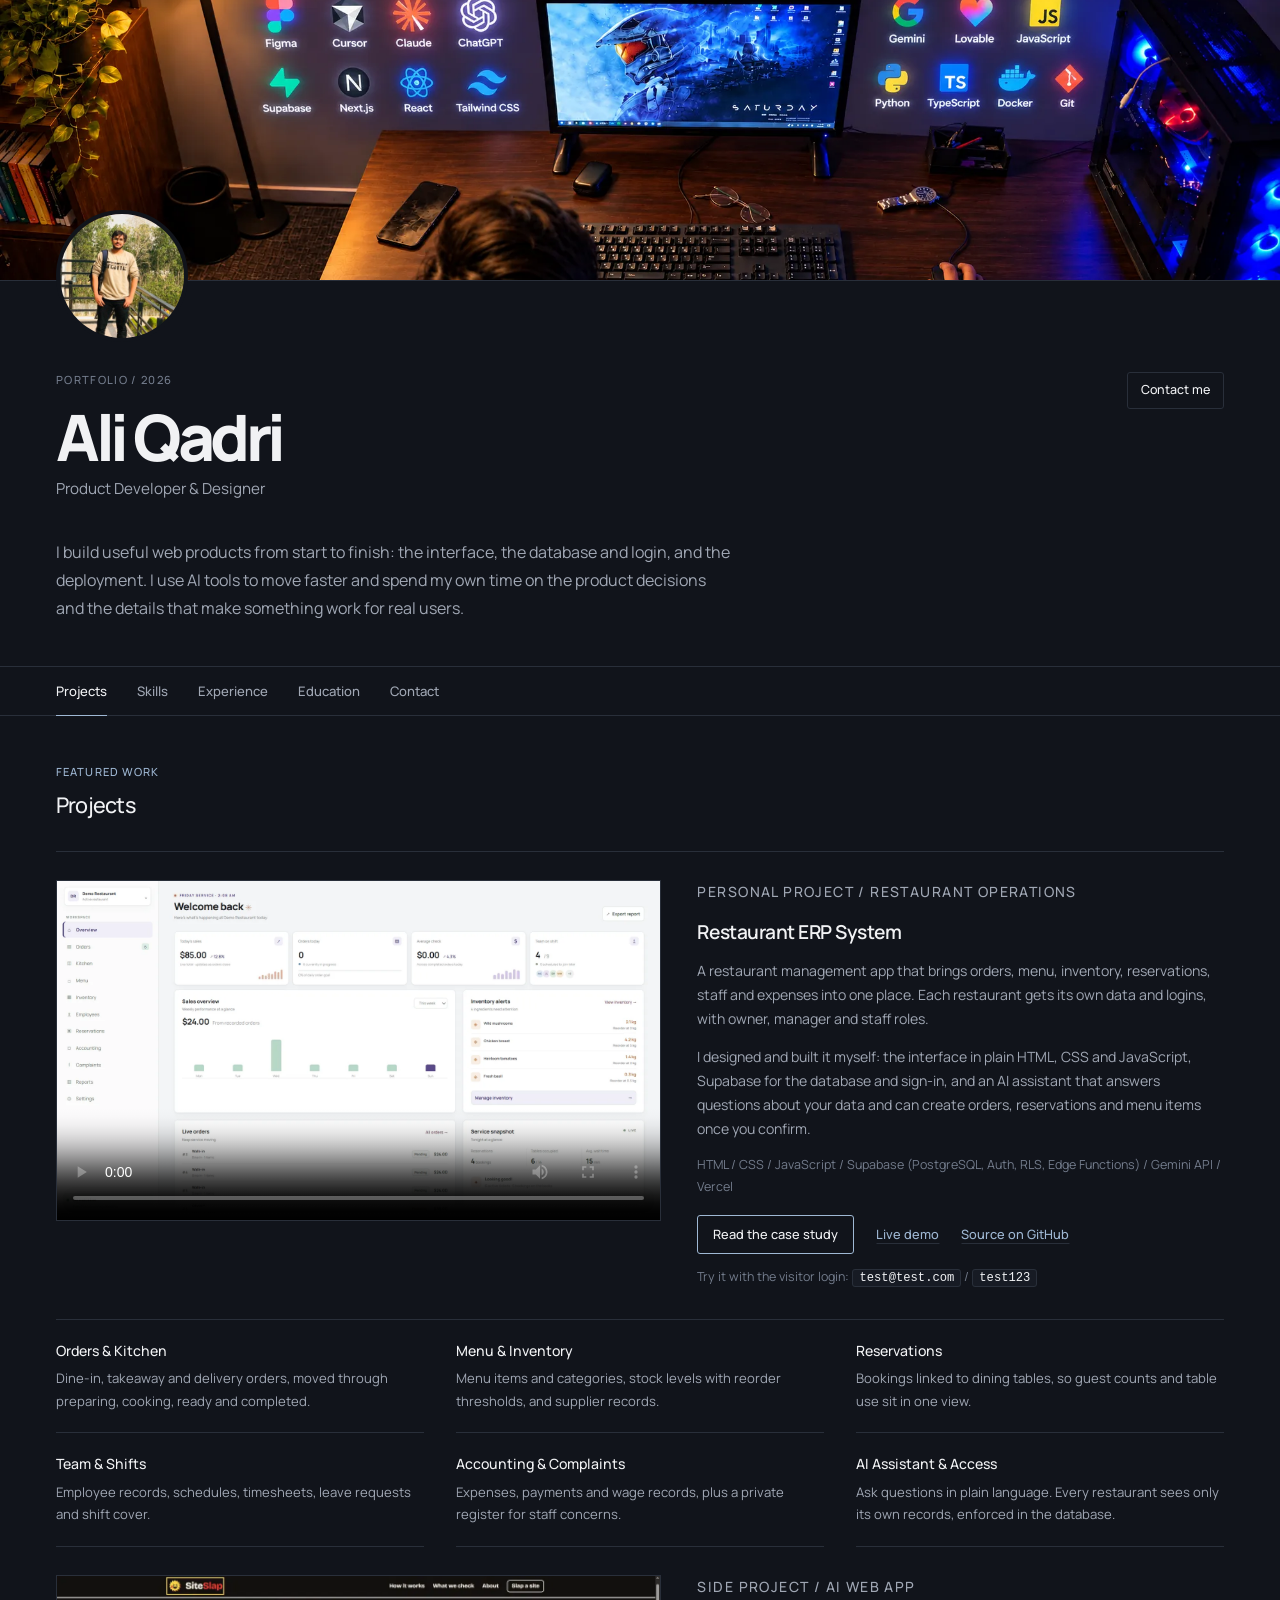
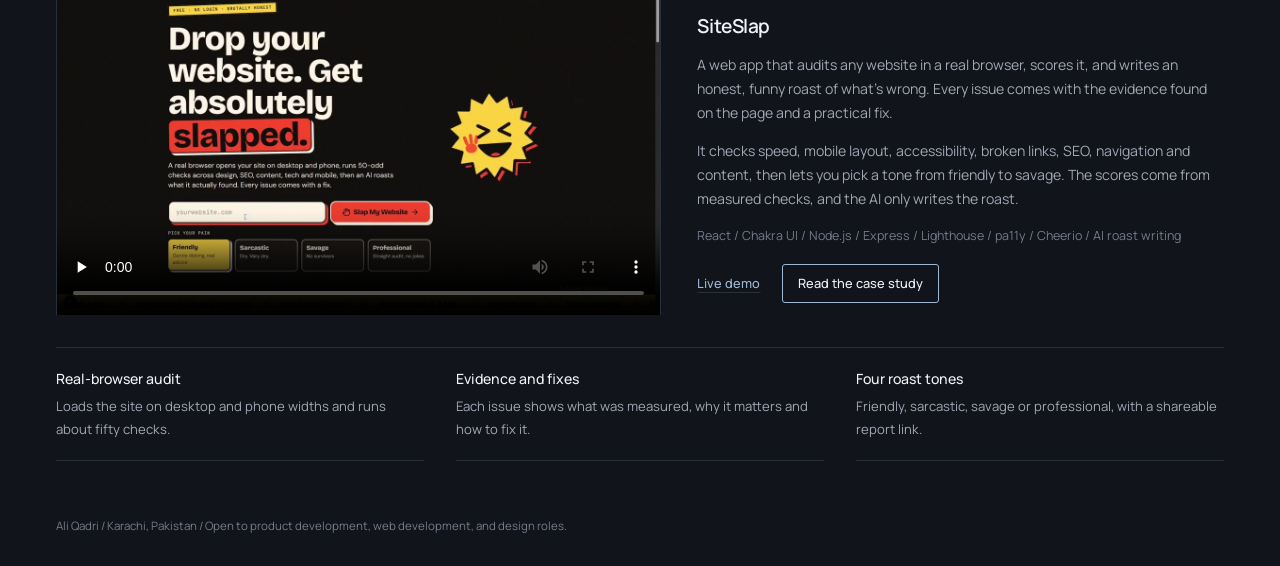
==== index.html @ f0484b2e "File Updated" ====
<!doctype html>
<html lang="en">
<head>
  <meta charset="UTF-8">
  <meta name="viewport" content="width=device-width, initial-scale=1.0">
  <meta name="description" content="Ali Qadri is a product developer and designer who builds useful web products from interface to database to deployment. Portfolio and case studies.">
  <meta property="og:type" content="website">
  <meta property="og:title" content="Ali Qadri - Product Developer &amp; Designer">
  <meta property="og:description" content="I build useful web products end to end. See the Restaurant ERP case study.">
  <meta name="theme-color" content="#0B0D12">
  <link rel="icon" href="data:image/svg+xml,%3Csvg xmlns='http://www.w3.org/2000/svg' viewBox='0 0 64 64'%3E%3Crect width='64' height='64' rx='14' fill='%2311141B'/%3E%3Ctext x='32' y='43' font-family='Arial,sans-serif' font-size='30' font-weight='700' text-anchor='middle' fill='%239FB8D4'%3EAQ%3C/text%3E%3C/svg%3E">
  <title>Ali Qadri - Product Developer &amp; Designer</title>
  <link rel="preconnect" href="https://fonts.googleapis.com">
  <link rel="preconnect" href="https://fonts.gstatic.com" crossorigin>
  <link href="https://fonts.googleapis.com/css2?family=Manrope:wght@400;500;600;700;800&display=swap" rel="stylesheet">
  <style>
    :root {
      color-scheme: dark;
      --ink: #F1F2F4;
      --muted: #A0A7B4;
      --quiet: #737C8C;
      --line: #292F3A;
      --surface: #11141B;
      --surface-2: #171B24;
      --page: #0B0D12;
      --accent: #9FB8D4;
      --warm: #D4C3A3;
    }

    * { box-sizing: border-box; }
    html { min-height: 100%; }
    body {
      min-height: 100vh;
      margin: 0;
      padding: 0;
      background: var(--page);
      color: var(--ink);
      font-family: Manrope, ui-sans-serif, system-ui, -apple-system, BlinkMacSystemFont, "Segoe UI", sans-serif;
      font-size: 15px;
      line-height: 1.5;
      cursor: url("data:image/svg+xml,%3Csvg xmlns='http://www.w3.org/2000/svg' width='24' height='24' viewBox='0 0 24 24'%3E%3Cpath d='M4 2l15 10-7 2-3 7z' fill='%23D4C3A3' stroke='%230B0D12' stroke-width='1.5'/%3E%3C/svg%3E") 2 2, auto;
    }

    .portfolio {
      width: 100%;
      min-height: 100vh;
      margin: 0;
      border: 0;
      background: var(--surface);
    }

    .banner-wrap { position: relative; width: 100%; border-bottom: 1px solid var(--line); }
    .banner { display: block; width: 100%; height: clamp(180px, 25vw, 280px); object-fit: cover; object-position: center 48%; }
    .banner-profile { position: absolute; bottom: -62px; left: 56px; width: 132px; height: 132px; object-fit: cover; border: 4px solid var(--surface); border-radius: 50%; }
    .intro { padding: 88px 56px 44px; }
    .intro-top { display: flex; align-items: flex-start; justify-content: space-between; gap: 36px; }
    .identity { display: flex; align-items: flex-start; gap: 24px; }
    .eyebrow { margin: 3px 0 18px; color: var(--quiet); font-size: .7rem; font-weight: 500; letter-spacing: .12em; text-transform: uppercase; }
    h1, h2, h3, p { margin-top: 0; }
    h1 { margin-bottom: 10px; font-size: clamp(2.5rem, 6vw, 4rem); font-weight: 800; letter-spacing: -.07em; line-height: .95; }
    .role { margin: 0; color: var(--muted); font-size: .95rem; }
    .top-contact { margin-top: 3px; padding: 8px 13px; border: 1px solid var(--line); border-radius: 3px; color: var(--ink); font-size: .78rem; font-weight: 500; text-decoration: none; white-space: nowrap; }
    .top-contact:hover { border-color: var(--accent); color: var(--accent); }
    .bio { max-width: 680px; margin: 38px 0 0; color: var(--muted); font-size: 1rem; line-height: 1.75; }

    .tabs { display: flex; gap: 30px; padding: 0 56px; border-top: 1px solid var(--line); border-bottom: 1px solid var(--line); }
    .tab { position: relative; padding: 15px 0 13px; border: 0; background: transparent; color: var(--muted); cursor: pointer; font: inherit; font-size: .82rem; font-weight: 500; }
    .tab:hover, .tab[aria-selected="true"] { color: var(--ink); }
    .tab[aria-selected="true"]::after { content: ""; position: absolute; right: 0; bottom: -1px; left: 0; height: 1px; background: var(--accent); }

    .content { padding: 48px 56px 56px; }
    .panel[hidden] { display: none; }
    .section-kicker { margin: 0 0 8px; color: var(--accent); font-size: .7rem; font-weight: 500; letter-spacing: .1em; text-transform: uppercase; }
    .section-title { margin-bottom: 30px; font-size: 1.35rem; font-weight: 500; letter-spacing: -.035em; }
    .section-lead { max-width: 570px; margin: -14px 0 28px; color: var(--muted); }

    .skill-grid { border-top: 1px solid var(--line); counter-reset: skill; }
    .skill { display: grid; grid-template-columns: 42px minmax(160px, .7fr) 1fr; gap: 18px; align-items: baseline; padding: 18px 0; border-bottom: 1px solid var(--line); counter-increment: skill; }
    .skill::before { content: "0" counter(skill); color: var(--quiet); font-family: ui-monospace, SFMono-Regular, Menlo, monospace; font-size: .7rem; }
    .skill strong { color: var(--ink); font-size: .94rem; font-weight: 500; }
    .skill span { color: var(--muted); font-size: .84rem; }

    .timeline { border-top: 1px solid var(--line); }
    .experience { display: grid; grid-template-columns: minmax(170px, .65fr) 1fr; gap: 28px; padding: 22px 0; border-bottom: 1px solid var(--line); }
    .experience h3 { margin-bottom: 5px; font-size: .96rem; font-weight: 500; }
    .meta { margin: 0; color: var(--accent); font-size: .75rem; line-height: 1.5; }
    .experience p { margin: 0; color: var(--muted); font-size: .86rem; }
    .projects { border-top: 1px solid var(--line); }
    .project { display: grid; grid-template-columns: minmax(320px, 1.15fr) 1fr; gap: 36px; align-items: start; padding: 28px 0 32px; border-bottom: 1px solid var(--line); }
    .project-video { display: block; width: 100%; aspect-ratio: 16 / 9; object-fit: cover; background: var(--surface-2); border: 1px solid var(--line); }
    .project-tag { margin: 0 0 8px; color: var(--accent); font-size: .7rem; font-weight: 500; letter-spacing: .1em; text-transform: uppercase; }
    .project h3 { margin-bottom: 12px; font-size: 1.2rem; font-weight: 600; letter-spacing: -.025em; }
    .project p { margin: 0 0 14px; color: var(--muted); font-size: .88rem; line-height: 1.7; }
    .project-actions { display: flex; flex-wrap: wrap; align-items: center; gap: 14px 22px; margin-top: 18px; }
    .project-link { color: var(--accent); font-size: .8rem; font-weight: 500; text-decoration: underline; text-decoration-color: var(--line); text-underline-offset: 4px; }
    .project-link:hover { color: var(--warm); }
    .project-link.primary { padding: 9px 15px; border: 1px solid var(--accent); border-radius: 3px; color: var(--ink); text-decoration: none; }
    .project-link.primary:hover { background: var(--accent); color: var(--page); }
    .project-stack { color: var(--quiet) !important; font-size: .78rem !important; }
    .project-access code { padding: 1px 6px; background: var(--surface-2); border: 1px solid var(--line); border-radius: 3px; color: var(--ink); font-size: .76rem; }
    .project-access { margin: 14px 0 0 !important; color: var(--quiet) !important; font-size: .78rem !important; line-height: 1.5 !important; }
    .project-access a { color: var(--accent); text-decoration: underline; text-underline-offset: 3px; }
    .project-highlights { display: grid; grid-template-columns: repeat(3, 1fr); gap: 0 32px; }
    .project-highlight { padding: 20px 0; border-bottom: 1px solid var(--line); }
    .project-highlight-title { display: block; margin-bottom: 6px; color: var(--ink); font-size: .88rem; font-weight: 500; }
    .project-highlight-desc { color: var(--muted); font-size: .82rem; line-height: 1.6; }

    .details { display: grid; grid-template-columns: repeat(2, 1fr); gap: 0 40px; border-top: 1px solid var(--line); }
    .detail { padding: 20px 0; border-bottom: 1px solid var(--line); }
    .detail-label { display: block; margin-bottom: 7px; color: var(--quiet); font-size: .68rem; font-weight: 500; letter-spacing: .1em; text-transform: uppercase; }
    .detail-value { color: var(--ink); font-size: .88rem; }
    .contact-row { display: flex; flex-wrap: wrap; gap: 22px; margin-top: 28px; }
    .contact { color: var(--ink); font-size: .88rem; text-decoration: underline; text-decoration-color: var(--accent); text-underline-offset: 4px; }
    .contact:hover { color: var(--accent); }
    .top-contact, .contact { cursor: pointer; }
    footer { padding: 0 56px 32px; color: var(--quiet); font-size: .72rem; }

    .portfolio { animation: page-in .55s ease both; }
    .intro { animation: content-in .5s .05s ease both; }
    .tabs { animation: content-in .5s .12s ease both; }
    .panel:not([hidden]) { animation: panel-in .38s ease both; }
    .top-contact, .contact { transition: color .2s ease, border-color .2s ease, background-color .2s ease; }
    .tab::after { transform: scaleX(0); transform-origin: left; transition: transform .25s ease; }
    .tab[aria-selected="true"]::after { transform: scaleX(1); }
    .tab:focus-visible, .top-contact:focus-visible, .contact:focus-visible { outline: 2px solid var(--accent); outline-offset: 4px; }
    .skill { transition: background-color .2s ease, transform .2s ease; }
    .skill:hover { background: var(--surface-2); transform: translateX(3px); }
    .skill:hover strong { color: var(--accent); }
    @keyframes page-in { from { opacity: 0; transform: translateY(10px); } to { opacity: 1; transform: translateY(0); } }
    @keyframes content-in { from { opacity: 0; transform: translateY(8px); } to { opacity: 1; transform: translateY(0); } }
    @keyframes panel-in { from { opacity: 0; transform: translateY(6px); } to { opacity: 1; transform: translateY(0); } }
    @media (prefers-reduced-motion: reduce) { *, *::before, *::after { animation-duration: .01ms !important; animation-iteration-count: 1 !important; scroll-behavior: auto !important; transition-duration: .01ms !important; } }

    @media (max-width: 900px) {
      .project { grid-template-columns: 1fr; gap: 22px; }
      .project-highlights { grid-template-columns: repeat(2, 1fr); }
    }

    @media (max-width: 650px) {
      .banner-wrap { margin: 0; }
      .banner { height: 140px; }
      .banner-profile { bottom: -46px; left: 18px; width: 100px; height: 100px; border-width: 3px; }
      .intro, .content { padding-right: 22px; padding-left: 22px; }
      .intro { padding-top: 66px; }
      .intro-top { flex-direction: column; gap: 22px; }
      .identity { gap: 17px; }
      .eyebrow { margin-bottom: 12px; }
      .bio { margin: 28px 0 0; }
      .tabs { gap: 22px; overflow-x: auto; padding: 0 22px; }
      .tab { white-space: nowrap; }
      .skill { grid-template-columns: 34px 1fr; gap: 12px; }
      .skill span { grid-column: 2; }
      .experience { grid-template-columns: 1fr; gap: 7px; }
      .project { grid-template-columns: 1fr; gap: 16px; }
      .project-highlights { grid-template-columns: 1fr; }
      .details { grid-template-columns: 1fr; }
      footer { padding-right: 22px; padding-left: 22px; }
    }
    @media (pointer: coarse) { body { cursor: auto; } }
  </style>
</head>
<body>
  <main class="portfolio">
    <div class="banner-wrap">
      <img class="banner" src="Assets/portfolio-banner.webp" alt="Developer workspace with design and technology tools" fetchpriority="high">
      <img class="banner-profile" src="Assets/profile.jpg" alt="Ali Qadri">
    </div>
    <header class="intro">
      <div class="intro-top">
        <div class="identity">
          <div>
            <p class="eyebrow">Portfolio / 2026</p>
            <h1>Ali Qadri</h1>
            <p class="role">Product Developer &amp; Designer</p>
          </div>
        </div>
        <a class="top-contact" href="mailto:designwithsyed@gmail.com">Contact me</a>
      </div>
      <p class="bio">I build useful web products from start to finish: the interface, the database and login, and the deployment. I use AI tools to move faster and spend my own time on the product decisions and the details that make something work for real users.</p>
    </header>

    <nav class="tabs" role="tablist" aria-label="Portfolio sections">
      <button class="tab" id="projects-tab" role="tab" aria-selected="true" aria-controls="projects-panel">Projects</button>
      <button class="tab" id="skills-tab" role="tab" aria-selected="false" aria-controls="skills-panel" tabindex="-1">Skills</button>
      <button class="tab" id="experience-tab" role="tab" aria-selected="false" aria-controls="experience-panel" tabindex="-1">Experience</button>
      <button class="tab" id="education-tab" role="tab" aria-selected="false" aria-controls="education-panel" tabindex="-1">Education</button>
      <button class="tab" id="contact-tab" role="tab" aria-selected="false" aria-controls="contact-panel" tabindex="-1">Contact</button>
    </nav>

    <section class="content">
      <div class="panel" id="skills-panel" role="tabpanel" aria-labelledby="skills-tab" hidden>
        <p class="section-kicker">Capabilities</p>
        <h2 class="section-title">What I bring</h2>
        <div class="skill-grid">
          <div class="skill"><strong>Digital Operations</strong><span>Project coordination, requirements, documentation, and delivery support.</span></div>
          <div class="skill"><strong>Product Development</strong><span>Full-stack web apps with Supabase and PostgreSQL, authentication, role-based access, and AI features. See the <a href="Projects/Restaurant%20ERP/case-study.html" style="color:var(--accent)">Restaurant ERP</a>.</span></div>
          <div class="skill"><strong>UI/UX Design</strong><span>Figma wireframes, interface systems, and thoughtful user flows.</span></div>
          <div class="skill"><strong>Quality &amp; Testing</strong><span>ERP and website testing, requirement checks, and release readiness.</span></div>
          <div class="skill"><strong>Content &amp; Brand</strong><span>Social content, campaign planning, and consistent digital presence.</span></div>
          <div class="skill"><strong>Tools</strong><span>HTML, CSS, JavaScript, Supabase, Vercel, WordPress, Elementor, Figma, Rive, and AI-assisted development.</span></div>
        </div>
      </div>

      <div class="panel" id="projects-panel" role="tabpanel" aria-labelledby="projects-tab">
        <p class="section-kicker">Featured work</p>
        <h2 class="section-title">Projects</h2>
        <div class="projects">
          <article class="project">
            <video class="project-video" controls playsinline preload="metadata" poster="Projects/Restaurant%20ERP/overview.webp" aria-label="Restaurant ERP project demo">
              <source src="Projects/Restaurant%20ERP/Video.mp4" type="video/mp4">
              Your browser does not support embedded video.
            </video>
            <div>
              <p class="project-tag">Personal project / Restaurant operations</p>
              <h3>Restaurant ERP System</h3>
              <p>A restaurant management app that brings orders, menu, inventory, reservations, staff and expenses into one place. Each restaurant gets its own data and logins, with owner, manager and staff roles.</p>
              <p>I designed and built it myself: the interface in plain HTML, CSS and JavaScript, Supabase for the database and sign-in, and an AI assistant that answers questions about your data and can create orders, reservations and menu items once you confirm.</p>
              <p class="project-stack">HTML / CSS / JavaScript / Supabase (PostgreSQL, Auth, RLS, Edge Functions) / Gemini API / Vercel</p>
              <div class="project-actions">
                <a class="project-link primary" href="Projects/Restaurant%20ERP/case-study.html">Read the case study</a>
                <a class="project-link" href="https://erp-system-for-restaurant-business.vercel.app/" target="_blank" rel="noopener noreferrer">Live demo</a>
                <a class="project-link" href="https://github.com/Ali-Qadri/ERP-System-For-Restaurant-Business" target="_blank" rel="noopener noreferrer">Source on GitHub</a>
              </div>
              <p class="project-access">Try it with the visitor login: <code>test@test.com</code> / <code>test123</code></p>
            </div>
          </article>
          <div class="project-highlights" aria-label="Restaurant ERP key modules">
            <div class="project-highlight"><span class="project-highlight-title">Orders &amp; Kitchen</span><span class="project-highlight-desc">Dine-in, takeaway and delivery orders, moved through preparing, cooking, ready and completed.</span></div>
            <div class="project-highlight"><span class="project-highlight-title">Menu &amp; Inventory</span><span class="project-highlight-desc">Menu items and categories, stock levels with reorder thresholds, and supplier records.</span></div>
            <div class="project-highlight"><span class="project-highlight-title">Reservations</span><span class="project-highlight-desc">Bookings linked to dining tables, so guest counts and table use sit in one view.</span></div>
            <div class="project-highlight"><span class="project-highlight-title">Team &amp; Shifts</span><span class="project-highlight-desc">Employee records, schedules, timesheets, leave requests and shift cover.</span></div>
            <div class="project-highlight"><span class="project-highlight-title">Accounting &amp; Complaints</span><span class="project-highlight-desc">Expenses, payments and wage records, plus a private register for staff concerns.</span></div>
            <div class="project-highlight"><span class="project-highlight-title">AI Assistant &amp; Access</span><span class="project-highlight-desc">Ask questions in plain language. Every restaurant sees only its own records, enforced in the database.</span></div>
          </div>
          <article class="project">
            <video class="project-video" controls playsinline preload="none" poster="Projects/SiteSlap/poster.webp" aria-label="SiteSlap project demo">
              <source src="Projects/SiteSlap/Video%20of%20Project.mp4" type="video/mp4">
              Your browser does not support embedded video.
            </video>
            <div>
              <p class="project-tag">Side project / AI web app</p>
              <h3>SiteSlap</h3>
              <p>A web app that audits any website in a real browser, scores it, and writes an honest, funny roast of what's wrong. Every issue comes with the evidence found on the page and a practical fix.</p>
              <p>It checks speed, mobile layout, accessibility, broken links, SEO, navigation and content, then lets you pick a tone from friendly to savage. The scores come from measured checks, and the AI only writes the roast.</p>
              <p class="project-stack">React / Chakra UI / Node.js / Express / Lighthouse / pa11y / Cheerio / AI roast writing</p>
              <div class="project-actions">
                <a class="project-link" href="https://silver-dango-362883.netlify.app/" target="_blank" rel="noopener noreferrer">Live demo</a>
                <a class="project-link primary" href="Projects/SiteSlap/case-study.html">Read the case study</a>
              </div>
            </div>
          </article>
          <div class="project-highlights" aria-label="SiteSlap key features">
            <div class="project-highlight"><span class="project-highlight-title">Real-browser audit</span><span class="project-highlight-desc">Loads the site on desktop and phone widths and runs about fifty checks.</span></div>
            <div class="project-highlight"><span class="project-highlight-title">Evidence and fixes</span><span class="project-highlight-desc">Each issue shows what was measured, why it matters and how to fix it.</span></div>
            <div class="project-highlight"><span class="project-highlight-title">Four roast tones</span><span class="project-highlight-desc">Friendly, sarcastic, savage or professional, with a shareable report link.</span></div>
          </div>
        </div>
      </div>

      <div class="panel" id="experience-panel" role="tabpanel" aria-labelledby="experience-tab" hidden>
        <p class="section-kicker">Selected history</p>
        <h2 class="section-title">Professional experience</h2>
        <div class="timeline">
          <article class="experience"><div><h3>Operations Coordinator - Digital Projects</h3><p class="meta">Times TX GmbH / Remote / Apr 2026 - Oct 2026</p></div><p>Coordinated software projects, built and deployed websites, contributed to prototypes, prepared technical documentation, and supported testing and SEO.</p></article>
          <article class="experience"><div><h3>Web Designer - UI/UX &amp; Product Collaboration</h3><p class="meta">nocode.lat / Remote / Aug 2025 - Dec 2025</p></div><p>Designed responsive interfaces and interactive wireframes in Figma, explored Rive micro-interactions, and supported the product community.</p></article>
          <article class="experience"><div><h3>Social Media Manager &amp; Content Creator</h3><p class="meta">EZ-AD / Remote / Aug 2022 - Jun 2023</p></div><p>Created written and visual content, scheduled campaigns, and maintained a cohesive brand presence across digital channels.</p></article>
        </div>
      </div>

      <div class="panel" id="education-panel" role="tabpanel" aria-labelledby="education-tab" hidden>
        <p class="section-kicker">Background</p>
        <h2 class="section-title">Education</h2>
        <p class="section-lead">Computer science foundations with a practical, product-minded approach to building and improving digital experiences.</p>
        <div class="details">
          <div class="detail"><span class="detail-label">Degree</span><span class="detail-value">BS Computer Science<br>Iqra University / Expected 2027</span></div>
          <div class="detail"><span class="detail-label">Additional training</span><span class="detail-value">Advanced Diploma in Software Engineering<br>Aptech / 2024</span></div>
          <div class="detail"><span class="detail-label">Location</span><span class="detail-value">Karachi, Pakistan<br>Remote worldwide</span></div>
          <div class="detail"><span class="detail-label">Languages</span><span class="detail-value">English (professional)<br>Urdu (native)</span></div>
        </div>
      </div>

      <div class="panel" id="contact-panel" role="tabpanel" aria-labelledby="contact-tab" hidden>
        <p class="section-kicker">Open line</p>
        <h2 class="section-title">Let's work together</h2>
        <p class="section-lead">Open to product development, web development, design collaboration, and technology opportunities.</p>
        <div class="contact-row"><a class="contact" href="mailto:designwithsyed@gmail.com">Email / designwithsyed@gmail.com</a><a class="contact" href="https://wa.me/923378354539" target="_blank" rel="noopener noreferrer">WhatsApp / +92 337 8354539</a><a class="contact" href="https://github.com/Ali-Qadri" target="_blank" rel="noopener noreferrer">GitHub / Ali-Qadri</a><a class="contact" href="https://linkedin.com/in/itsaliqadri/" target="_blank" rel="noopener noreferrer">LinkedIn / itsaliqadri</a></div>
      </div>
    </section>

    <footer>Ali Qadri / Karachi, Pakistan / Open to product development, web development, and design roles.</footer>
  </main>

  <script>
    const portfolioTabs = [...document.querySelectorAll('.tabs [role="tab"]')];
    const portfolioPanels = [...document.querySelectorAll('.content > [role="tabpanel"]')];
    function activatePortfolioTab(tab) {
      portfolioTabs.forEach((item) => {
        const active = item === tab;
        item.setAttribute('aria-selected', active);
        item.tabIndex = active ? 0 : -1;
      });
      portfolioPanels.forEach((panel) => { panel.hidden = panel.id !== tab.getAttribute('aria-controls'); });
    }
    portfolioTabs.forEach((tab, index) => {
      tab.addEventListener('click', () => activatePortfolioTab(tab));
      tab.addEventListener('keydown', (event) => {
        if (!['ArrowLeft', 'ArrowRight'].includes(event.key)) return;
        event.preventDefault();
        const next = event.key === 'ArrowRight' ? (index + 1) % portfolioTabs.length : (index - 1 + portfolioTabs.length) % portfolioTabs.length;
        portfolioTabs[next].focus();
        activatePortfolioTab(portfolioTabs[next]);
      });
    });
  </script>
</body>
</html>
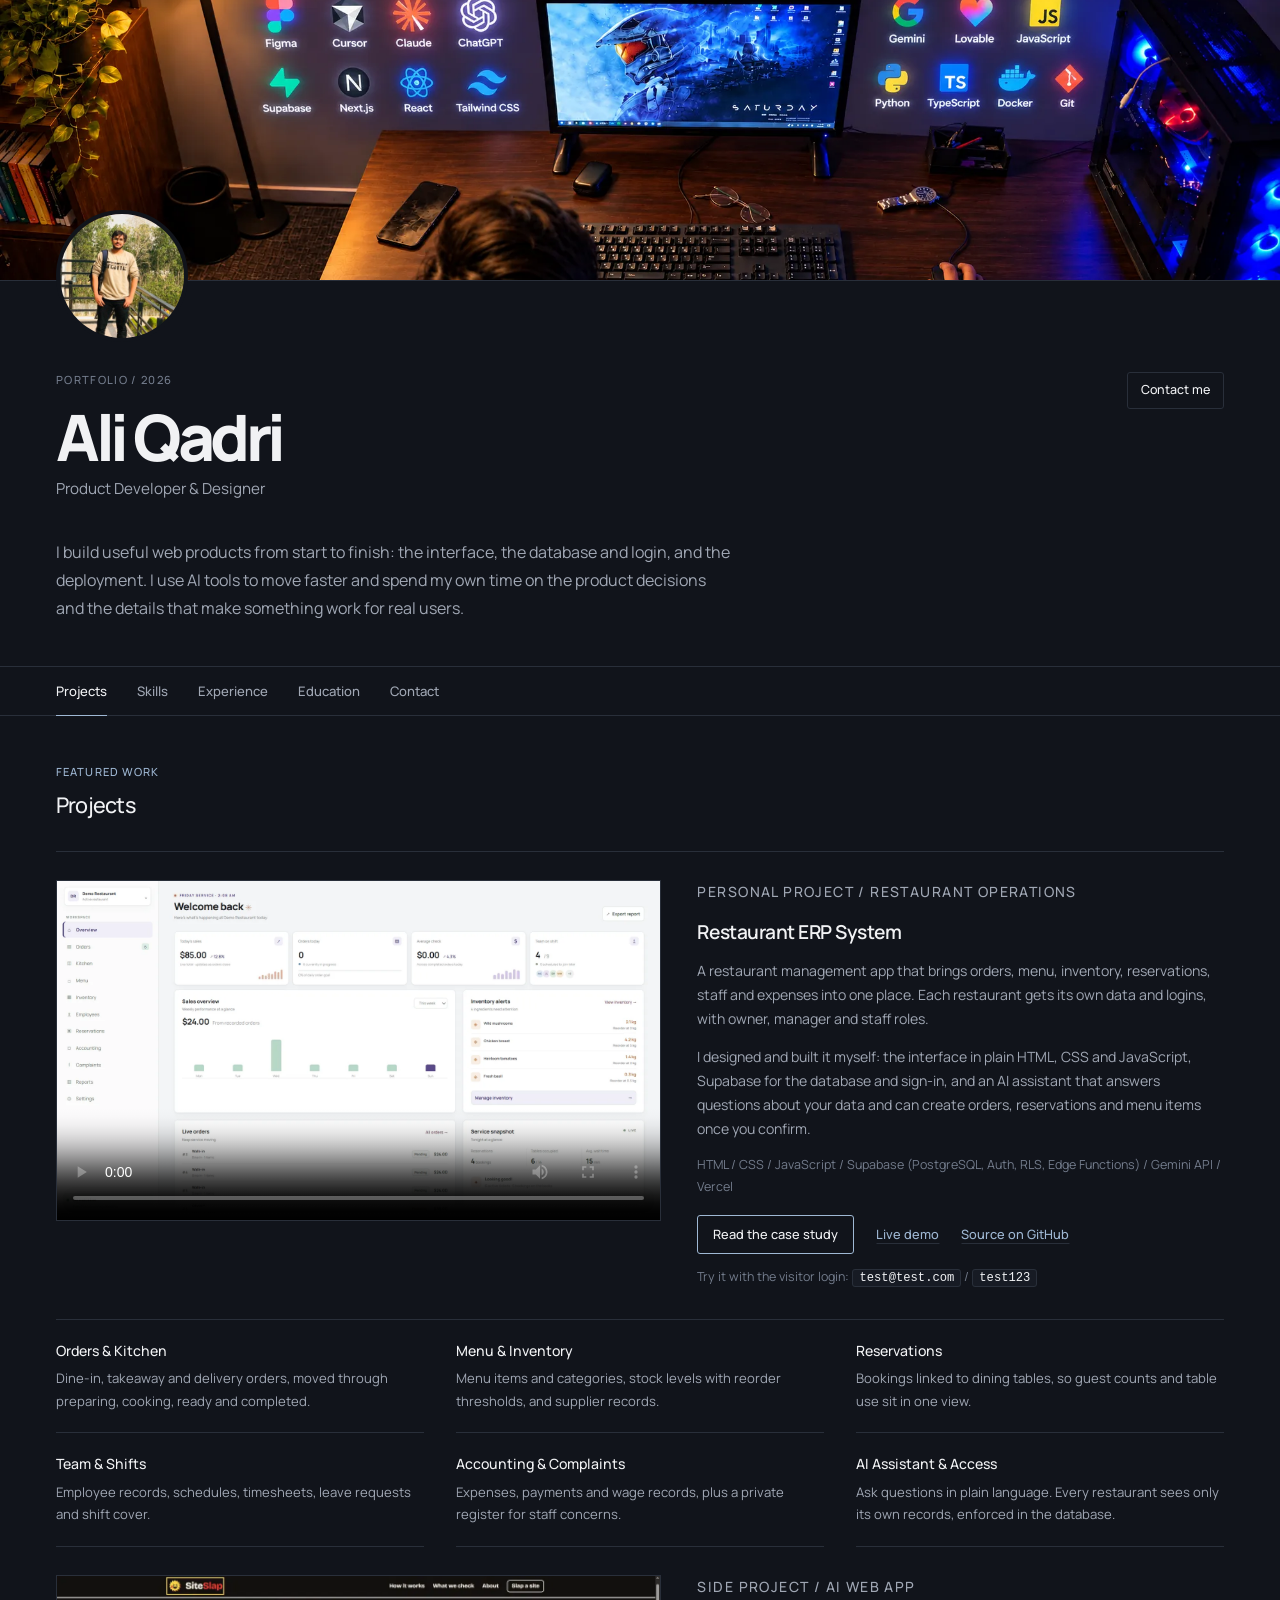
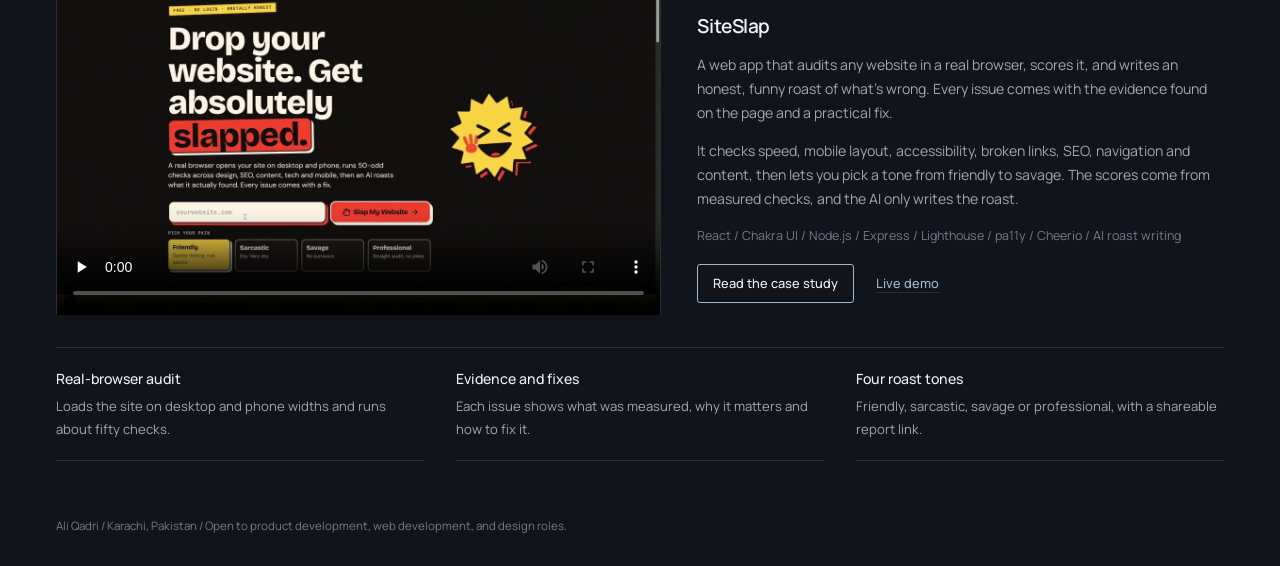
==== commit af10576e: "Little change" ====
--- a/index.html
+++ b/index.html
@@ -244,8 +244,9 @@
               <p>It checks speed, mobile layout, accessibility, broken links, SEO, navigation and content, then lets you pick a tone from friendly to savage. The scores come from measured checks, and the AI only writes the roast.</p>
               <p class="project-stack">React / Chakra UI / Node.js / Express / Lighthouse / pa11y / Cheerio / AI roast writing</p>
               <div class="project-actions">
+                
+                <a class="project-link primary" href="Projects/SiteSlap/case-study.html">Read the case study</a>
                 <a class="project-link" href="https://silver-dango-362883.netlify.app/" target="_blank" rel="noopener noreferrer">Live demo</a>
-                <a class="project-link primary" href="Projects/SiteSlap/case-study.html">Read the case study</a>
               </div>
             </div>
           </article>
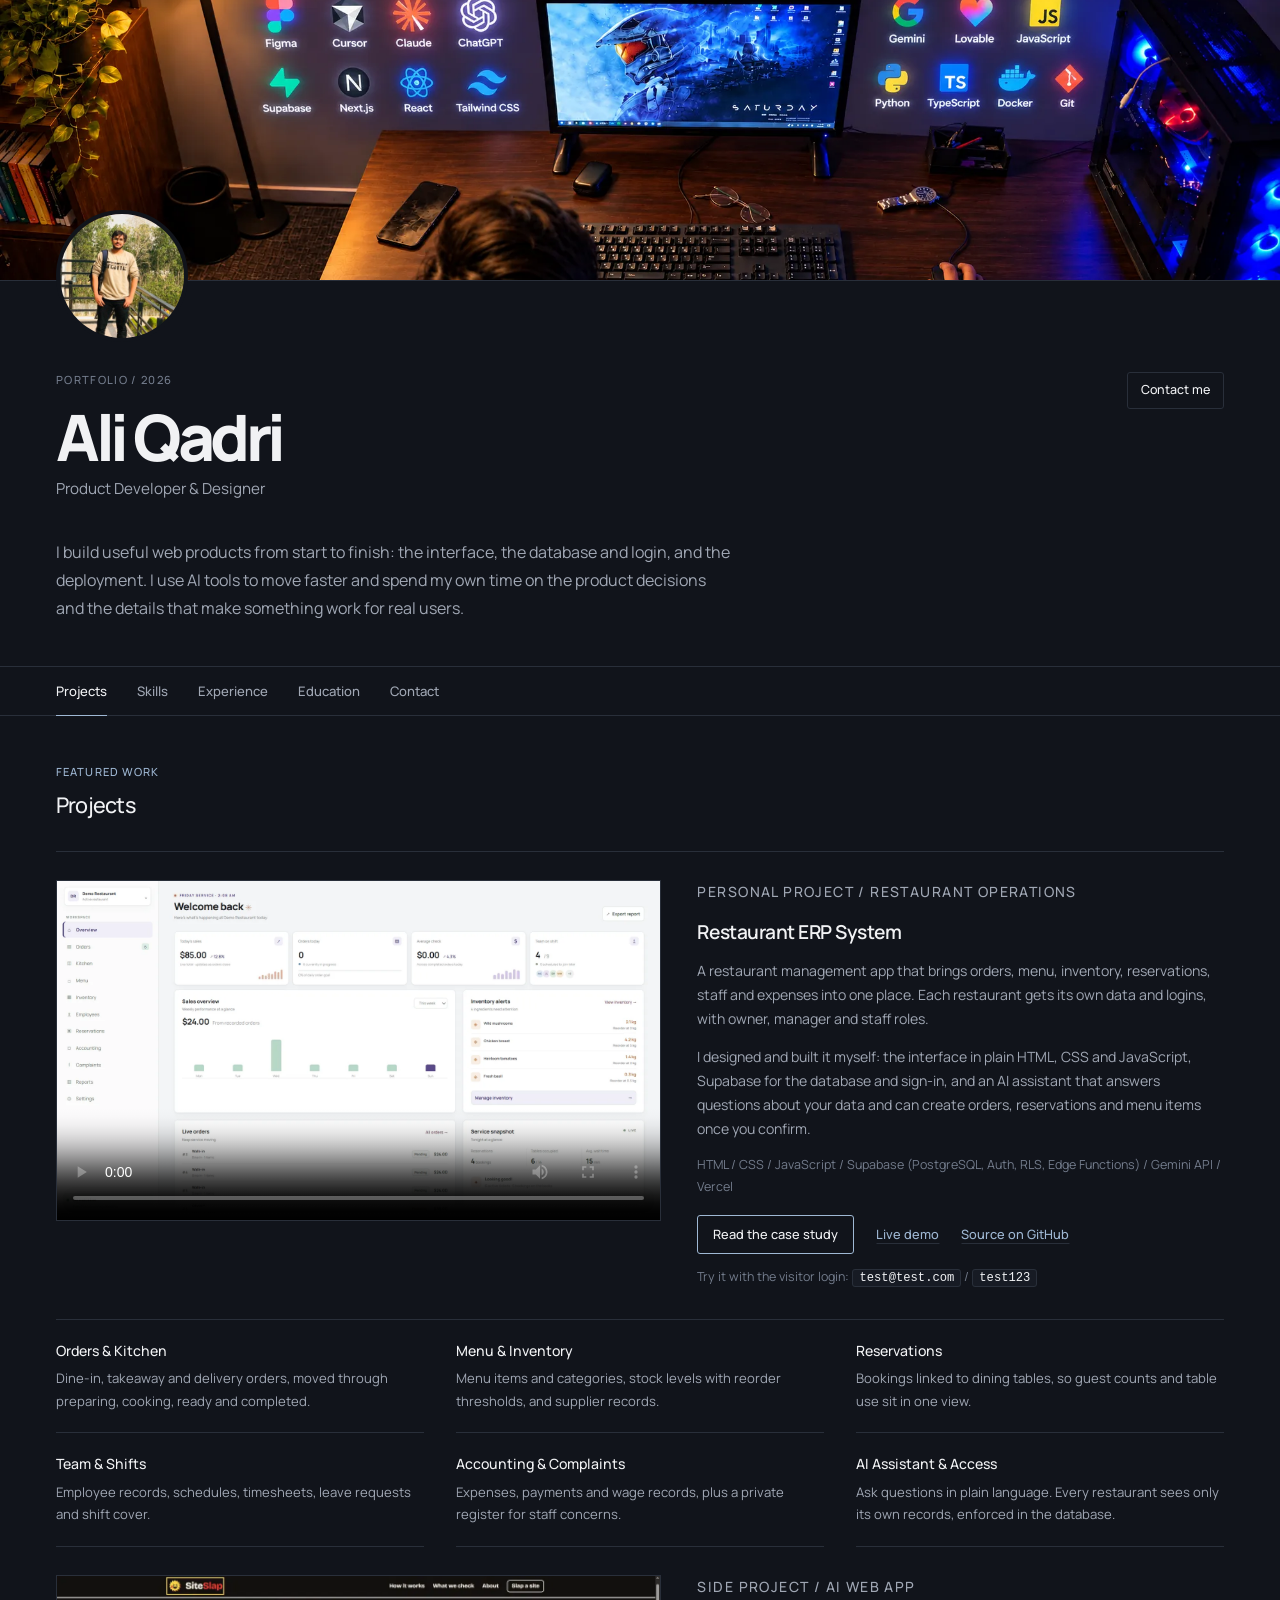
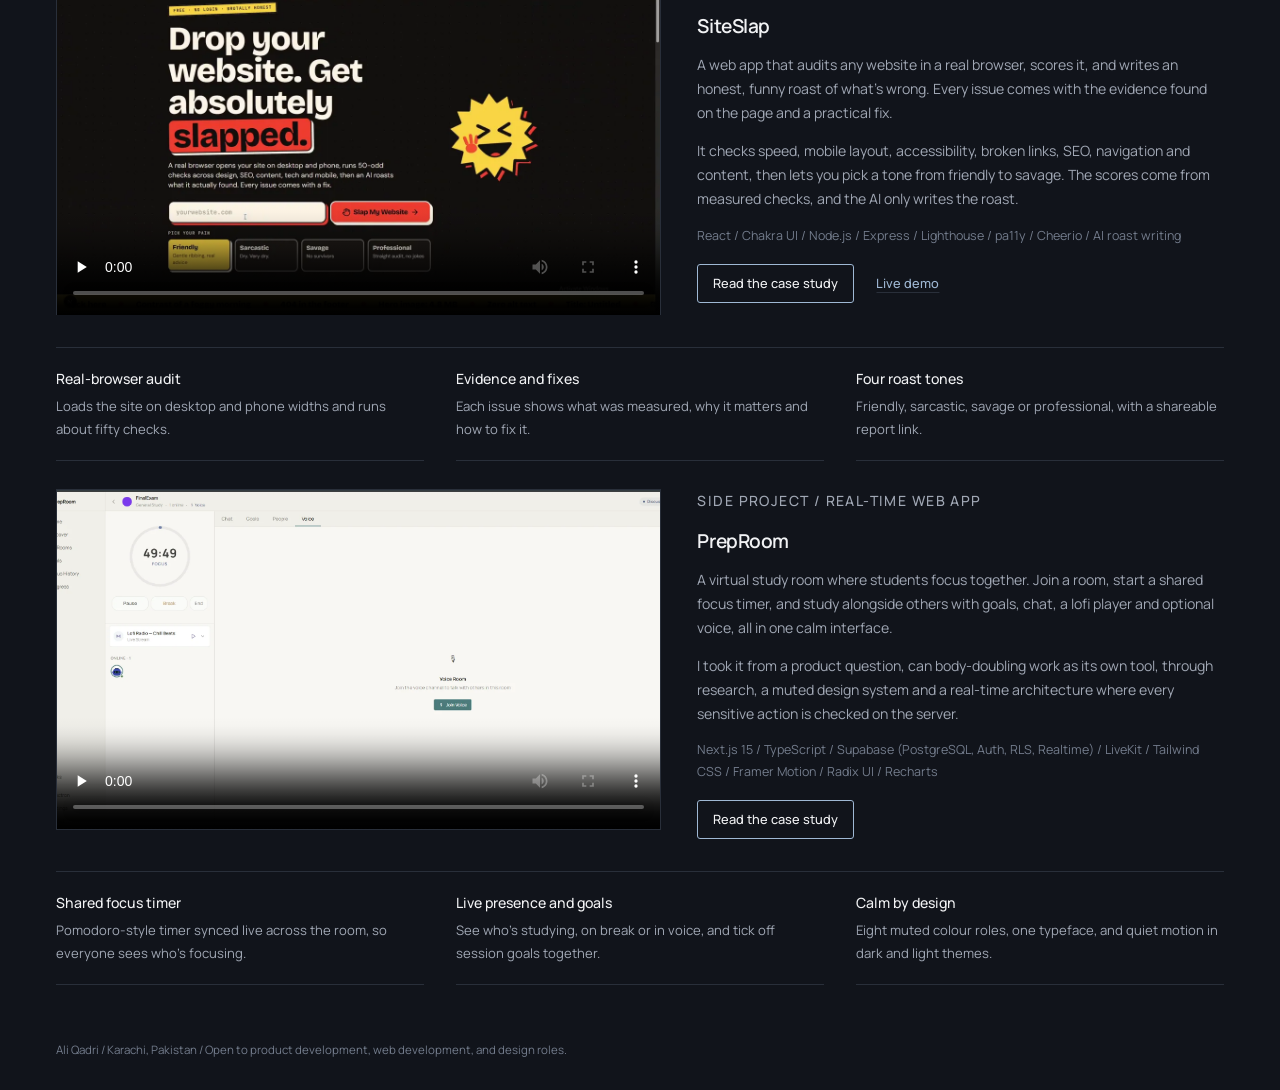
==== commit 4299533b: "Added new case study" ====
--- a/index.html
+++ b/index.html
@@ -255,6 +255,27 @@
             <div class="project-highlight"><span class="project-highlight-title">Evidence and fixes</span><span class="project-highlight-desc">Each issue shows what was measured, why it matters and how to fix it.</span></div>
             <div class="project-highlight"><span class="project-highlight-title">Four roast tones</span><span class="project-highlight-desc">Friendly, sarcastic, savage or professional, with a shareable report link.</span></div>
           </div>
+          <article class="project">
+            <video class="project-video" controls playsinline preload="none" poster="Projects/PrepRoom/room.webp" aria-label="PrepRoom project demo">
+              <source src="Projects/PrepRoom/PrepRoom.mp4" type="video/mp4">
+              Your browser does not support embedded video.
+            </video>
+            <div>
+              <p class="project-tag">Side project / Real-time web app</p>
+              <h3>PrepRoom</h3>
+              <p>A virtual study room where students focus together. Join a room, start a shared focus timer, and study alongside others with goals, chat, a lofi player and optional voice, all in one calm interface.</p>
+              <p>I took it from a product question, can body-doubling work as its own tool, through research, a muted design system and a real-time architecture where every sensitive action is checked on the server.</p>
+              <p class="project-stack">Next.js 15 / TypeScript / Supabase (PostgreSQL, Auth, RLS, Realtime) / LiveKit / Tailwind CSS / Framer Motion / Radix UI / Recharts</p>
+              <div class="project-actions">
+                <a class="project-link primary" href="Projects/PrepRoom/case-study.html">Read the case study</a>
+              </div>
+            </div>
+          </article>
+          <div class="project-highlights" aria-label="PrepRoom key features">
+            <div class="project-highlight"><span class="project-highlight-title">Shared focus timer</span><span class="project-highlight-desc">Pomodoro-style timer synced live across the room, so everyone sees who's focusing.</span></div>
+            <div class="project-highlight"><span class="project-highlight-title">Live presence and goals</span><span class="project-highlight-desc">See who's studying, on break or in voice, and tick off session goals together.</span></div>
+            <div class="project-highlight"><span class="project-highlight-title">Calm by design</span><span class="project-highlight-desc">Eight muted colour roles, one typeface, and quiet motion in dark and light themes.</span></div>
+          </div>
         </div>
       </div>
 
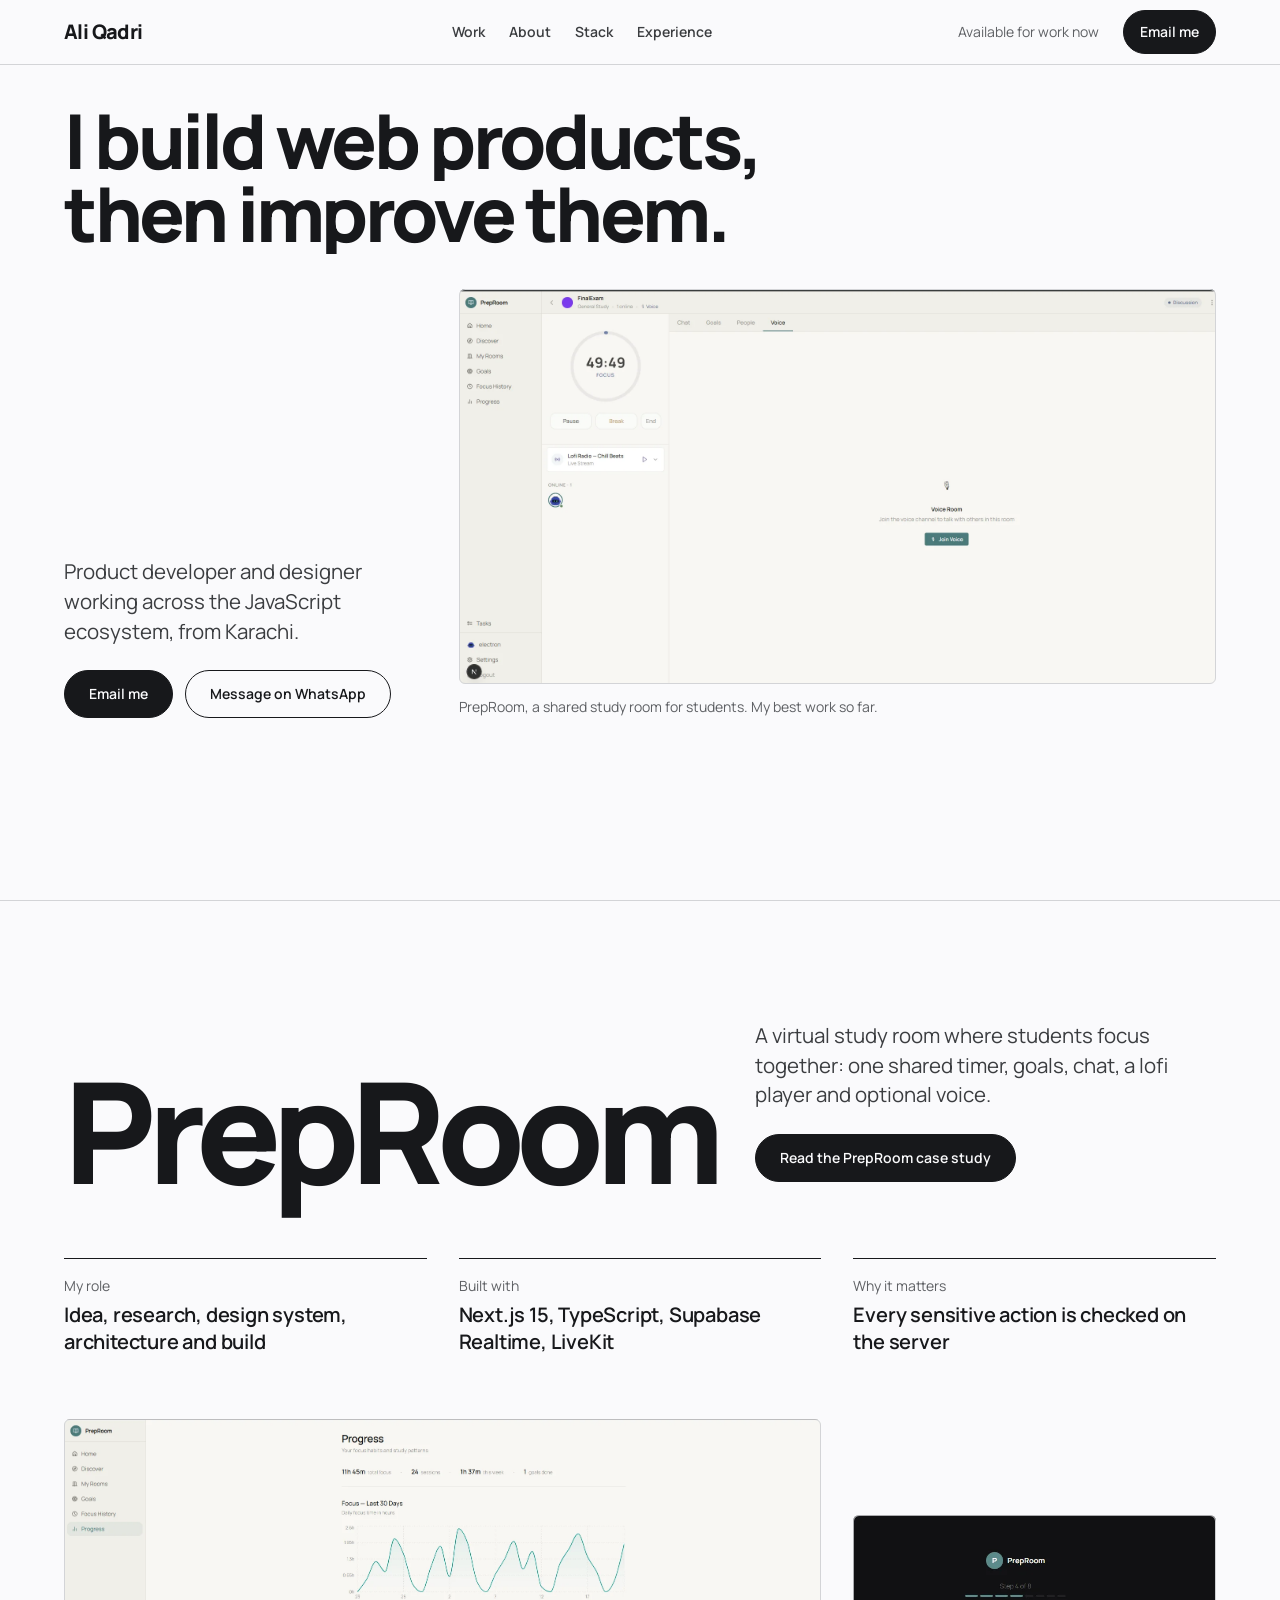
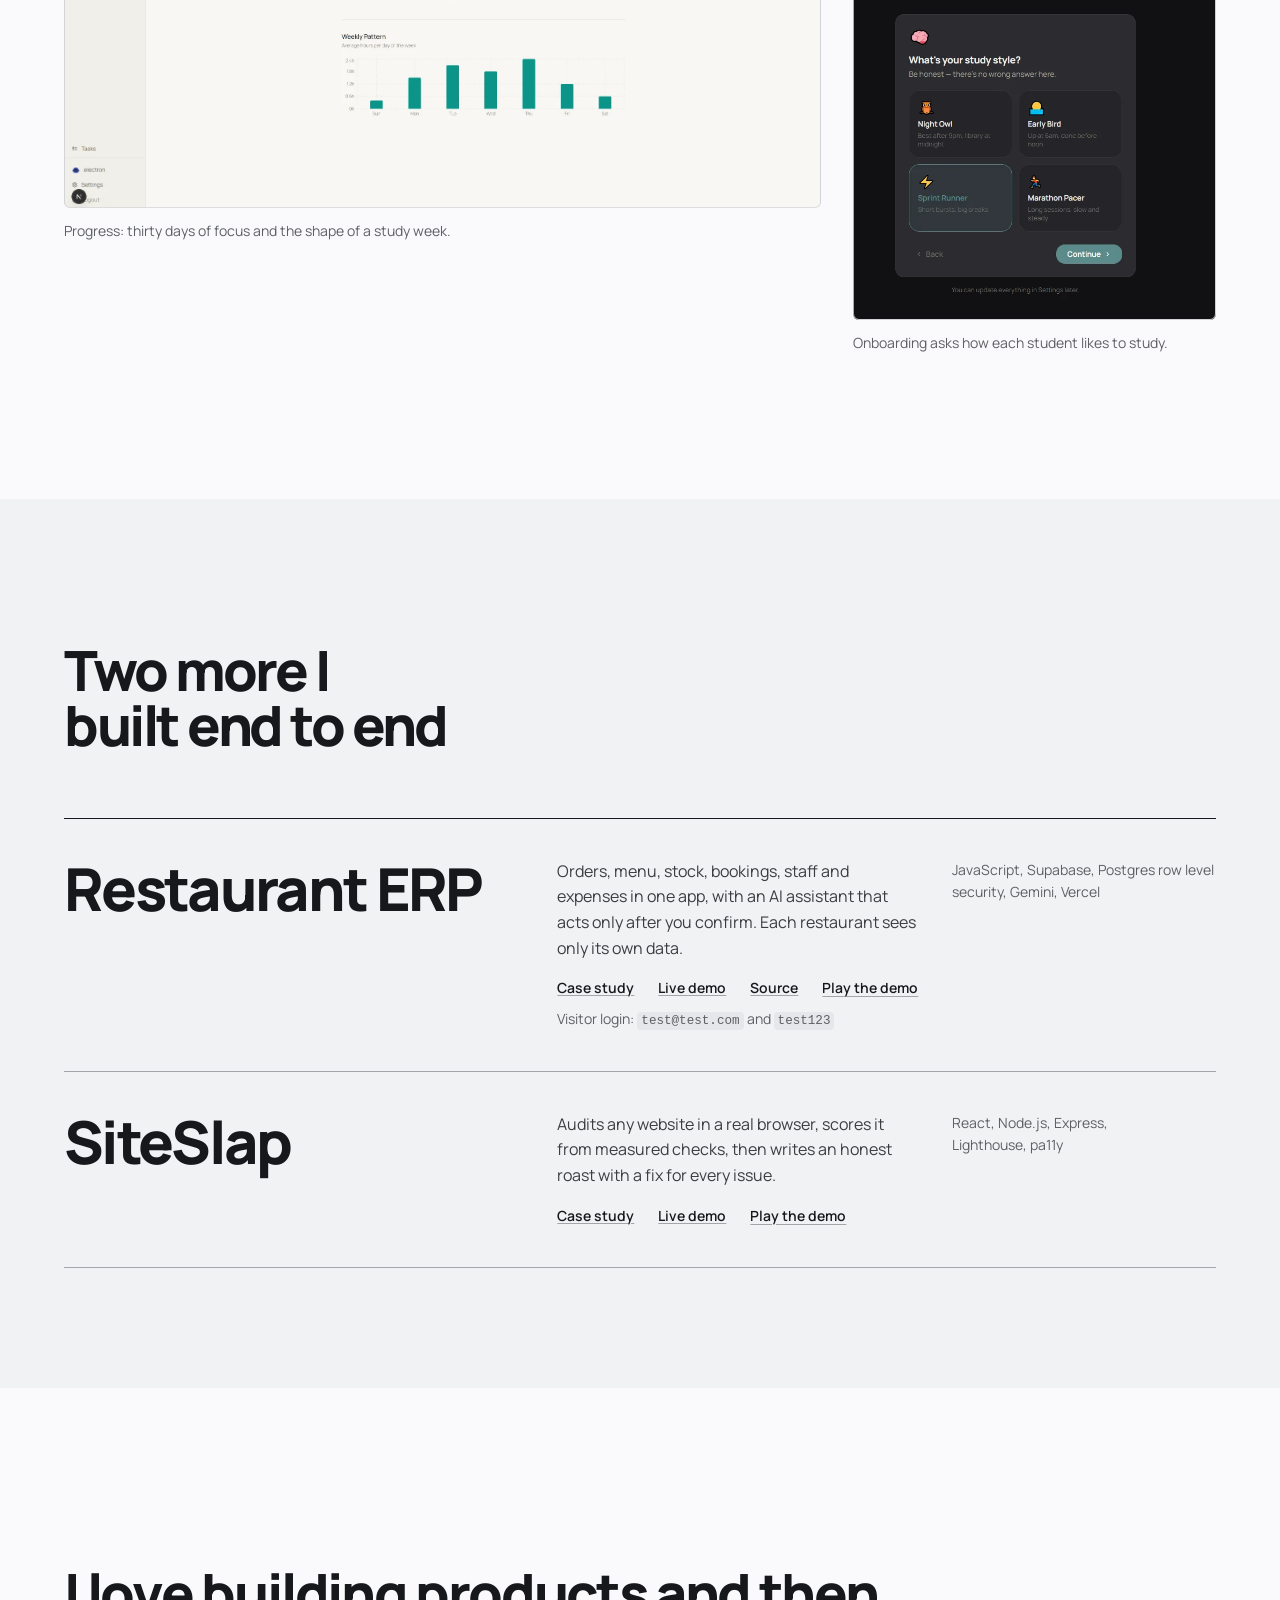
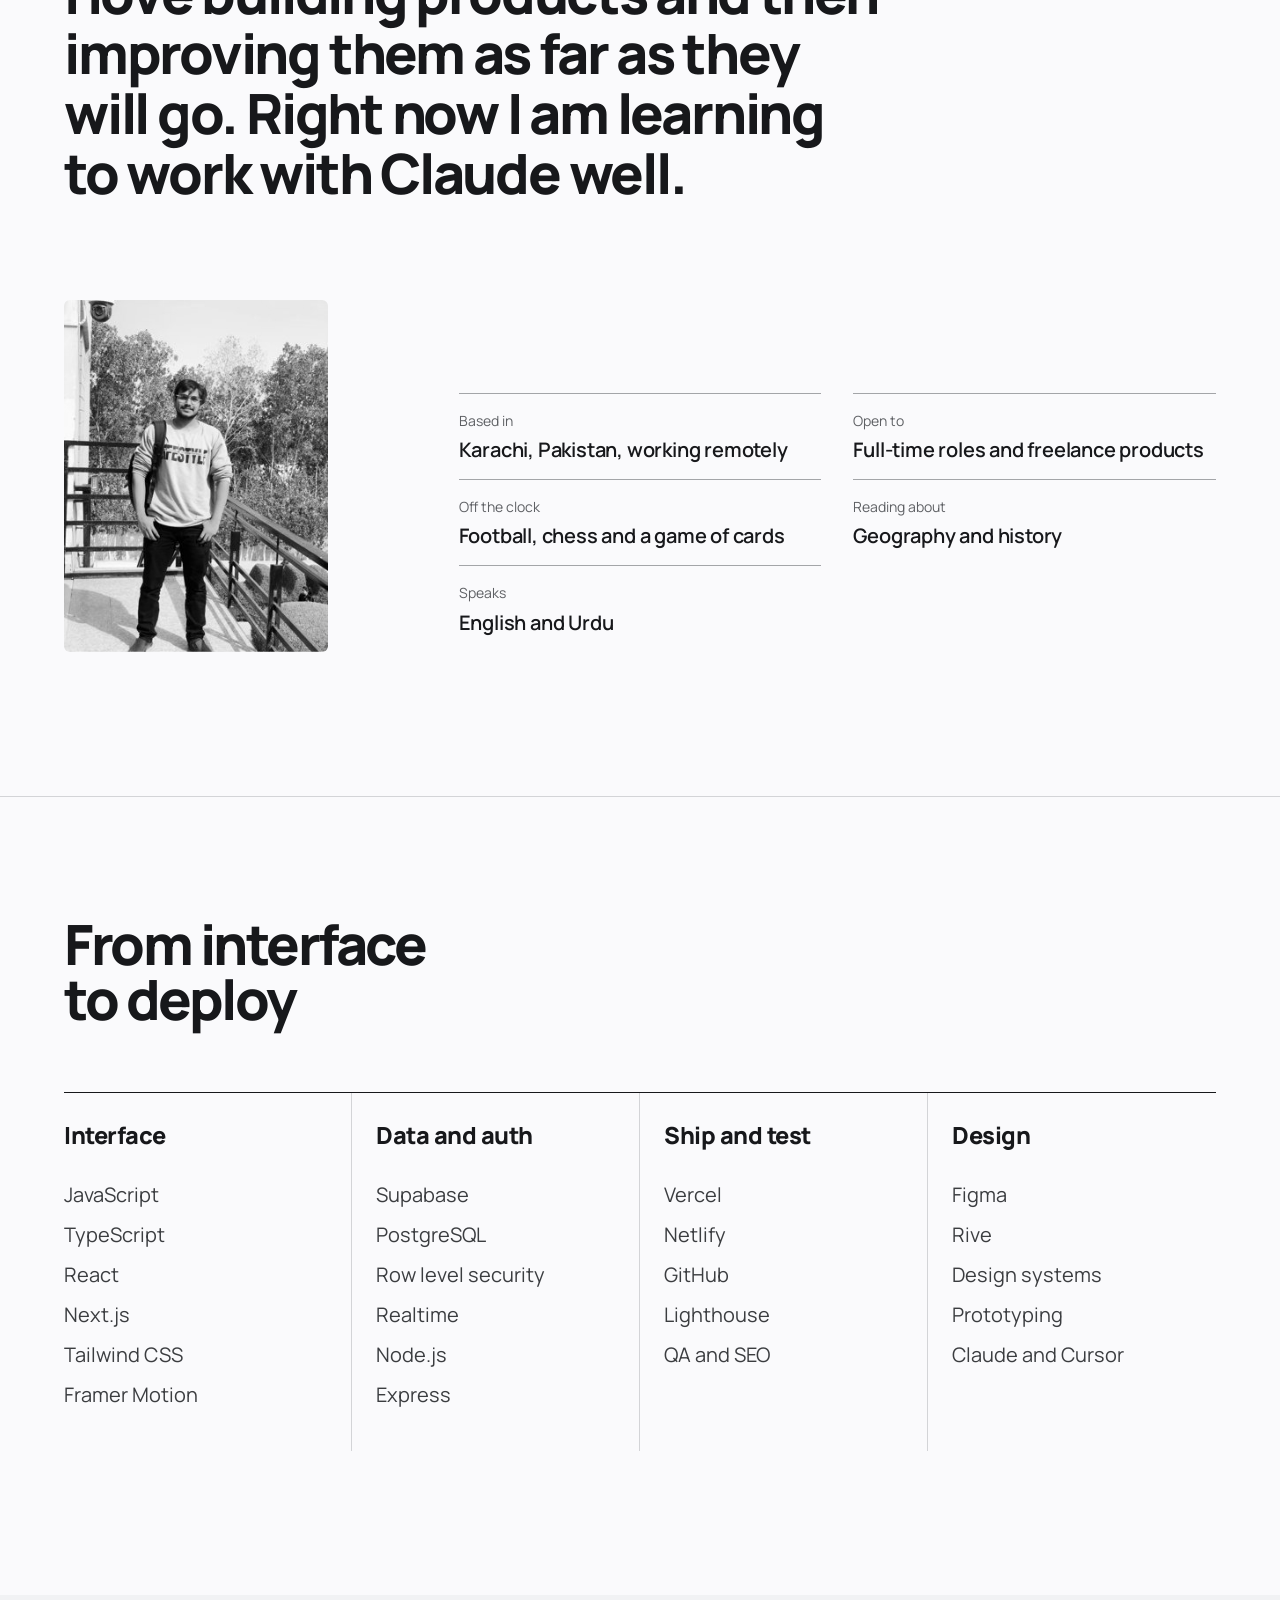
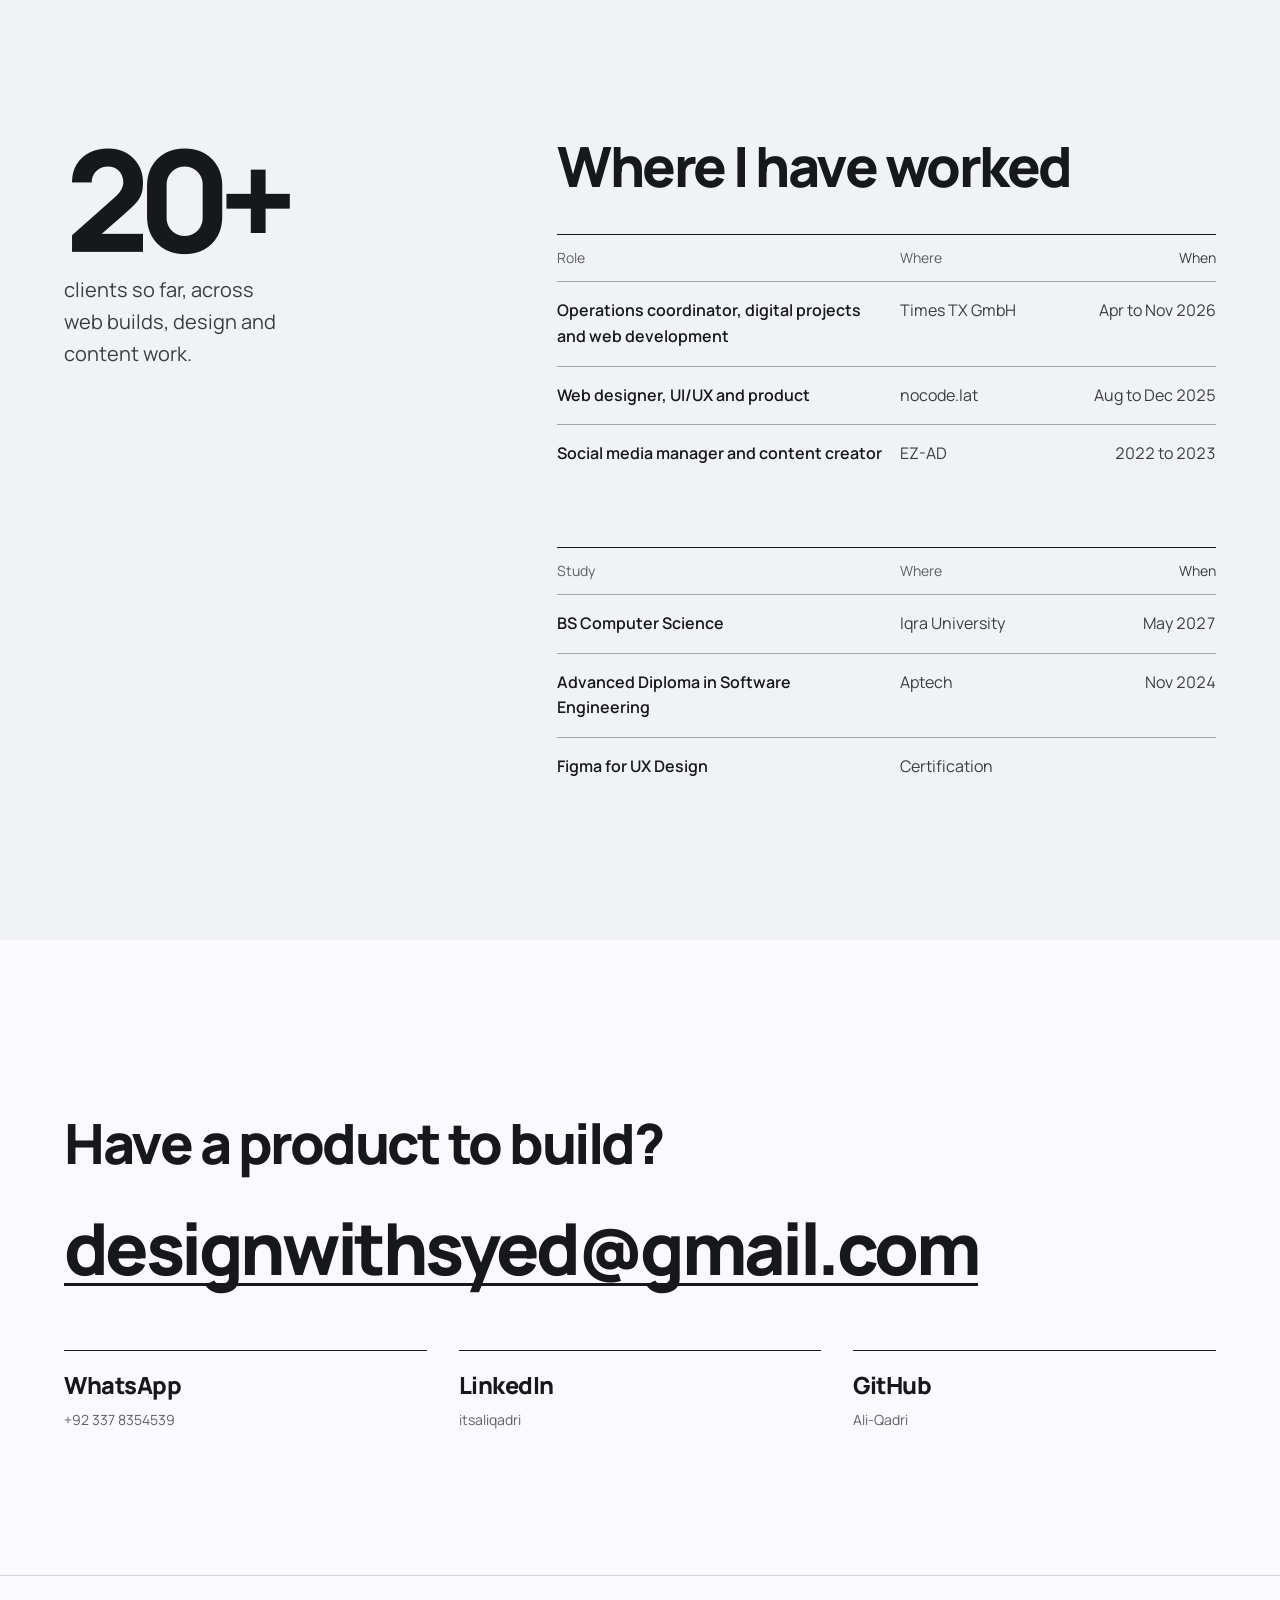
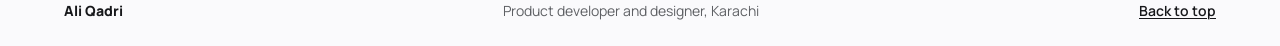
==== commit 324f4b89: "redesigned my website" ====
--- a/index.html
+++ b/index.html
@@ -3,336 +3,241 @@
 <head>
   <meta charset="UTF-8">
   <meta name="viewport" content="width=device-width, initial-scale=1.0">
-  <meta name="description" content="Ali Qadri is a product developer and designer who builds useful web products from interface to database to deployment. Portfolio and case studies.">
+  <meta name="description" content="Ali Qadri is a product developer and designer in the JavaScript ecosystem who builds web products from interface to database to deployment. Portfolio and case studies.">
   <meta property="og:type" content="website">
-  <meta property="og:title" content="Ali Qadri - Product Developer &amp; Designer">
-  <meta property="og:description" content="I build useful web products end to end. See the Restaurant ERP case study.">
-  <meta name="theme-color" content="#0B0D12">
-  <link rel="icon" href="data:image/svg+xml,%3Csvg xmlns='http://www.w3.org/2000/svg' viewBox='0 0 64 64'%3E%3Crect width='64' height='64' rx='14' fill='%2311141B'/%3E%3Ctext x='32' y='43' font-family='Arial,sans-serif' font-size='30' font-weight='700' text-anchor='middle' fill='%239FB8D4'%3EAQ%3C/text%3E%3C/svg%3E">
-  <title>Ali Qadri - Product Developer &amp; Designer</title>
+  <meta property="og:title" content="Ali Qadri, Product Developer and Designer">
+  <meta property="og:description" content="I build web products, then improve them. See the PrepRoom, Restaurant ERP and SiteSlap case studies.">
+  <meta property="og:image" content="Projects/PrepRoom/room.webp">
+  <meta name="theme-color" content="#F8F9FA">
+  <link rel="icon" href="data:image/svg+xml,%3Csvg xmlns='http://www.w3.org/2000/svg' viewBox='0 0 64 64'%3E%3Crect width='64' height='64' rx='14' fill='%23F8F9FA'/%3E%3Ctext x='32' y='43' font-family='Arial,sans-serif' font-size='30' font-weight='800' text-anchor='middle' fill='%232A2C30'%3EAQ%3C/text%3E%3C/svg%3E">
+  <title>Ali Qadri, Product Developer and Designer</title>
   <link rel="preconnect" href="https://fonts.googleapis.com">
   <link rel="preconnect" href="https://fonts.gstatic.com" crossorigin>
-  <link href="https://fonts.googleapis.com/css2?family=Manrope:wght@400;500;600;700;800&display=swap" rel="stylesheet">
-  <style>
-    :root {
-      color-scheme: dark;
-      --ink: #F1F2F4;
-      --muted: #A0A7B4;
-      --quiet: #737C8C;
-      --line: #292F3A;
-      --surface: #11141B;
-      --surface-2: #171B24;
-      --page: #0B0D12;
-      --accent: #9FB8D4;
-      --warm: #D4C3A3;
-    }
-
-    * { box-sizing: border-box; }
-    html { min-height: 100%; }
-    body {
-      min-height: 100vh;
-      margin: 0;
-      padding: 0;
-      background: var(--page);
-      color: var(--ink);
-      font-family: Manrope, ui-sans-serif, system-ui, -apple-system, BlinkMacSystemFont, "Segoe UI", sans-serif;
-      font-size: 15px;
-      line-height: 1.5;
-      cursor: url("data:image/svg+xml,%3Csvg xmlns='http://www.w3.org/2000/svg' width='24' height='24' viewBox='0 0 24 24'%3E%3Cpath d='M4 2l15 10-7 2-3 7z' fill='%23D4C3A3' stroke='%230B0D12' stroke-width='1.5'/%3E%3C/svg%3E") 2 2, auto;
-    }
-
-    .portfolio {
-      width: 100%;
-      min-height: 100vh;
-      margin: 0;
-      border: 0;
-      background: var(--surface);
-    }
-
-    .banner-wrap { position: relative; width: 100%; border-bottom: 1px solid var(--line); }
-    .banner { display: block; width: 100%; height: clamp(180px, 25vw, 280px); object-fit: cover; object-position: center 48%; }
-    .banner-profile { position: absolute; bottom: -62px; left: 56px; width: 132px; height: 132px; object-fit: cover; border: 4px solid var(--surface); border-radius: 50%; }
-    .intro { padding: 88px 56px 44px; }
-    .intro-top { display: flex; align-items: flex-start; justify-content: space-between; gap: 36px; }
-    .identity { display: flex; align-items: flex-start; gap: 24px; }
-    .eyebrow { margin: 3px 0 18px; color: var(--quiet); font-size: .7rem; font-weight: 500; letter-spacing: .12em; text-transform: uppercase; }
-    h1, h2, h3, p { margin-top: 0; }
-    h1 { margin-bottom: 10px; font-size: clamp(2.5rem, 6vw, 4rem); font-weight: 800; letter-spacing: -.07em; line-height: .95; }
-    .role { margin: 0; color: var(--muted); font-size: .95rem; }
-    .top-contact { margin-top: 3px; padding: 8px 13px; border: 1px solid var(--line); border-radius: 3px; color: var(--ink); font-size: .78rem; font-weight: 500; text-decoration: none; white-space: nowrap; }
-    .top-contact:hover { border-color: var(--accent); color: var(--accent); }
-    .bio { max-width: 680px; margin: 38px 0 0; color: var(--muted); font-size: 1rem; line-height: 1.75; }
-
-    .tabs { display: flex; gap: 30px; padding: 0 56px; border-top: 1px solid var(--line); border-bottom: 1px solid var(--line); }
-    .tab { position: relative; padding: 15px 0 13px; border: 0; background: transparent; color: var(--muted); cursor: pointer; font: inherit; font-size: .82rem; font-weight: 500; }
-    .tab:hover, .tab[aria-selected="true"] { color: var(--ink); }
-    .tab[aria-selected="true"]::after { content: ""; position: absolute; right: 0; bottom: -1px; left: 0; height: 1px; background: var(--accent); }
-
-    .content { padding: 48px 56px 56px; }
-    .panel[hidden] { display: none; }
-    .section-kicker { margin: 0 0 8px; color: var(--accent); font-size: .7rem; font-weight: 500; letter-spacing: .1em; text-transform: uppercase; }
-    .section-title { margin-bottom: 30px; font-size: 1.35rem; font-weight: 500; letter-spacing: -.035em; }
-    .section-lead { max-width: 570px; margin: -14px 0 28px; color: var(--muted); }
-
-    .skill-grid { border-top: 1px solid var(--line); counter-reset: skill; }
-    .skill { display: grid; grid-template-columns: 42px minmax(160px, .7fr) 1fr; gap: 18px; align-items: baseline; padding: 18px 0; border-bottom: 1px solid var(--line); counter-increment: skill; }
-    .skill::before { content: "0" counter(skill); color: var(--quiet); font-family: ui-monospace, SFMono-Regular, Menlo, monospace; font-size: .7rem; }
-    .skill strong { color: var(--ink); font-size: .94rem; font-weight: 500; }
-    .skill span { color: var(--muted); font-size: .84rem; }
-
-    .timeline { border-top: 1px solid var(--line); }
-    .experience { display: grid; grid-template-columns: minmax(170px, .65fr) 1fr; gap: 28px; padding: 22px 0; border-bottom: 1px solid var(--line); }
-    .experience h3 { margin-bottom: 5px; font-size: .96rem; font-weight: 500; }
-    .meta { margin: 0; color: var(--accent); font-size: .75rem; line-height: 1.5; }
-    .experience p { margin: 0; color: var(--muted); font-size: .86rem; }
-    .projects { border-top: 1px solid var(--line); }
-    .project { display: grid; grid-template-columns: minmax(320px, 1.15fr) 1fr; gap: 36px; align-items: start; padding: 28px 0 32px; border-bottom: 1px solid var(--line); }
-    .project-video { display: block; width: 100%; aspect-ratio: 16 / 9; object-fit: cover; background: var(--surface-2); border: 1px solid var(--line); }
-    .project-tag { margin: 0 0 8px; color: var(--accent); font-size: .7rem; font-weight: 500; letter-spacing: .1em; text-transform: uppercase; }
-    .project h3 { margin-bottom: 12px; font-size: 1.2rem; font-weight: 600; letter-spacing: -.025em; }
-    .project p { margin: 0 0 14px; color: var(--muted); font-size: .88rem; line-height: 1.7; }
-    .project-actions { display: flex; flex-wrap: wrap; align-items: center; gap: 14px 22px; margin-top: 18px; }
-    .project-link { color: var(--accent); font-size: .8rem; font-weight: 500; text-decoration: underline; text-decoration-color: var(--line); text-underline-offset: 4px; }
-    .project-link:hover { color: var(--warm); }
-    .project-link.primary { padding: 9px 15px; border: 1px solid var(--accent); border-radius: 3px; color: var(--ink); text-decoration: none; }
-    .project-link.primary:hover { background: var(--accent); color: var(--page); }
-    .project-stack { color: var(--quiet) !important; font-size: .78rem !important; }
-    .project-access code { padding: 1px 6px; background: var(--surface-2); border: 1px solid var(--line); border-radius: 3px; color: var(--ink); font-size: .76rem; }
-    .project-access { margin: 14px 0 0 !important; color: var(--quiet) !important; font-size: .78rem !important; line-height: 1.5 !important; }
-    .project-access a { color: var(--accent); text-decoration: underline; text-underline-offset: 3px; }
-    .project-highlights { display: grid; grid-template-columns: repeat(3, 1fr); gap: 0 32px; }
-    .project-highlight { padding: 20px 0; border-bottom: 1px solid var(--line); }
-    .project-highlight-title { display: block; margin-bottom: 6px; color: var(--ink); font-size: .88rem; font-weight: 500; }
-    .project-highlight-desc { color: var(--muted); font-size: .82rem; line-height: 1.6; }
-
-    .details { display: grid; grid-template-columns: repeat(2, 1fr); gap: 0 40px; border-top: 1px solid var(--line); }
-    .detail { padding: 20px 0; border-bottom: 1px solid var(--line); }
-    .detail-label { display: block; margin-bottom: 7px; color: var(--quiet); font-size: .68rem; font-weight: 500; letter-spacing: .1em; text-transform: uppercase; }
-    .detail-value { color: var(--ink); font-size: .88rem; }
-    .contact-row { display: flex; flex-wrap: wrap; gap: 22px; margin-top: 28px; }
-    .contact { color: var(--ink); font-size: .88rem; text-decoration: underline; text-decoration-color: var(--accent); text-underline-offset: 4px; }
-    .contact:hover { color: var(--accent); }
-    .top-contact, .contact { cursor: pointer; }
-    footer { padding: 0 56px 32px; color: var(--quiet); font-size: .72rem; }
-
-    .portfolio { animation: page-in .55s ease both; }
-    .intro { animation: content-in .5s .05s ease both; }
-    .tabs { animation: content-in .5s .12s ease both; }
-    .panel:not([hidden]) { animation: panel-in .38s ease both; }
-    .top-contact, .contact { transition: color .2s ease, border-color .2s ease, background-color .2s ease; }
-    .tab::after { transform: scaleX(0); transform-origin: left; transition: transform .25s ease; }
-    .tab[aria-selected="true"]::after { transform: scaleX(1); }
-    .tab:focus-visible, .top-contact:focus-visible, .contact:focus-visible { outline: 2px solid var(--accent); outline-offset: 4px; }
-    .skill { transition: background-color .2s ease, transform .2s ease; }
-    .skill:hover { background: var(--surface-2); transform: translateX(3px); }
-    .skill:hover strong { color: var(--accent); }
-    @keyframes page-in { from { opacity: 0; transform: translateY(10px); } to { opacity: 1; transform: translateY(0); } }
-    @keyframes content-in { from { opacity: 0; transform: translateY(8px); } to { opacity: 1; transform: translateY(0); } }
-    @keyframes panel-in { from { opacity: 0; transform: translateY(6px); } to { opacity: 1; transform: translateY(0); } }
-    @media (prefers-reduced-motion: reduce) { *, *::before, *::after { animation-duration: .01ms !important; animation-iteration-count: 1 !important; scroll-behavior: auto !important; transition-duration: .01ms !important; } }
-
-    @media (max-width: 900px) {
-      .project { grid-template-columns: 1fr; gap: 22px; }
-      .project-highlights { grid-template-columns: repeat(2, 1fr); }
-    }
-
-    @media (max-width: 650px) {
-      .banner-wrap { margin: 0; }
-      .banner { height: 140px; }
-      .banner-profile { bottom: -46px; left: 18px; width: 100px; height: 100px; border-width: 3px; }
-      .intro, .content { padding-right: 22px; padding-left: 22px; }
-      .intro { padding-top: 66px; }
-      .intro-top { flex-direction: column; gap: 22px; }
-      .identity { gap: 17px; }
-      .eyebrow { margin-bottom: 12px; }
-      .bio { margin: 28px 0 0; }
-      .tabs { gap: 22px; overflow-x: auto; padding: 0 22px; }
-      .tab { white-space: nowrap; }
-      .skill { grid-template-columns: 34px 1fr; gap: 12px; }
-      .skill span { grid-column: 2; }
-      .experience { grid-template-columns: 1fr; gap: 7px; }
-      .project { grid-template-columns: 1fr; gap: 16px; }
-      .project-highlights { grid-template-columns: 1fr; }
-      .details { grid-template-columns: 1fr; }
-      footer { padding-right: 22px; padding-left: 22px; }
-    }
-    @media (pointer: coarse) { body { cursor: auto; } }
-  </style>
+  <link href="https://fonts.googleapis.com/css2?family=Manrope:wght@400;600;800&display=swap" rel="stylesheet">
+  <link rel="preload" as="image" href="Projects/PrepRoom/room.webp" fetchpriority="high">
+  <link rel="stylesheet" href="Assets/css/site.css">
+  <script>document.documentElement.classList.add('js');</script>
 </head>
 <body>
-  <main class="portfolio">
-    <div class="banner-wrap">
-      <img class="banner" src="Assets/portfolio-banner.webp" alt="Developer workspace with design and technology tools" fetchpriority="high">
-      <img class="banner-profile" src="Assets/profile.jpg" alt="Ali Qadri">
+  <a class="skip" href="#work">Skip to the work</a>
+
+  <header class="nav" data-nav>
+    <div class="container nav__row">
+      <a class="nav__mark" href="#top" aria-label="Ali Qadri, back to top">Ali Qadri</a>
+      <nav class="nav__links" aria-label="Sections">
+        <a href="#work">Work</a>
+        <a href="#about">About</a>
+        <a href="#stack">Stack</a>
+        <a href="#experience">Experience</a>
+      </nav>
+      <p class="nav__status">Available for work now</p>
+      <a class="btn btn--small" href="mailto:designwithsyed@gmail.com">Email me</a>
     </div>
-    <header class="intro">
-      <div class="intro-top">
-        <div class="identity">
-          <div>
-            <p class="eyebrow">Portfolio / 2026</p>
-            <h1>Ali Qadri</h1>
-            <p class="role">Product Developer &amp; Designer</p>
-          </div>
-        </div>
-        <a class="top-contact" href="mailto:designwithsyed@gmail.com">Contact me</a>
-      </div>
-      <p class="bio">I build useful web products from start to finish: the interface, the database and login, and the deployment. I use AI tools to move faster and spend my own time on the product decisions and the details that make something work for real users.</p>
-    </header>
-
-    <nav class="tabs" role="tablist" aria-label="Portfolio sections">
-      <button class="tab" id="projects-tab" role="tab" aria-selected="true" aria-controls="projects-panel">Projects</button>
-      <button class="tab" id="skills-tab" role="tab" aria-selected="false" aria-controls="skills-panel" tabindex="-1">Skills</button>
-      <button class="tab" id="experience-tab" role="tab" aria-selected="false" aria-controls="experience-panel" tabindex="-1">Experience</button>
-      <button class="tab" id="education-tab" role="tab" aria-selected="false" aria-controls="education-panel" tabindex="-1">Education</button>
-      <button class="tab" id="contact-tab" role="tab" aria-selected="false" aria-controls="contact-panel" tabindex="-1">Contact</button>
-    </nav>
-
-    <section class="content">
-      <div class="panel" id="skills-panel" role="tabpanel" aria-labelledby="skills-tab" hidden>
-        <p class="section-kicker">Capabilities</p>
-        <h2 class="section-title">What I bring</h2>
-        <div class="skill-grid">
-          <div class="skill"><strong>Digital Operations</strong><span>Project coordination, requirements, documentation, and delivery support.</span></div>
-          <div class="skill"><strong>Product Development</strong><span>Full-stack web apps with Supabase and PostgreSQL, authentication, role-based access, and AI features. See the <a href="Projects/Restaurant%20ERP/case-study.html" style="color:var(--accent)">Restaurant ERP</a>.</span></div>
-          <div class="skill"><strong>UI/UX Design</strong><span>Figma wireframes, interface systems, and thoughtful user flows.</span></div>
-          <div class="skill"><strong>Quality &amp; Testing</strong><span>ERP and website testing, requirement checks, and release readiness.</span></div>
-          <div class="skill"><strong>Content &amp; Brand</strong><span>Social content, campaign planning, and consistent digital presence.</span></div>
-          <div class="skill"><strong>Tools</strong><span>HTML, CSS, JavaScript, Supabase, Vercel, WordPress, Elementor, Figma, Rive, and AI-assisted development.</span></div>
-        </div>
-      </div>
-
-      <div class="panel" id="projects-panel" role="tabpanel" aria-labelledby="projects-tab">
-        <p class="section-kicker">Featured work</p>
-        <h2 class="section-title">Projects</h2>
-        <div class="projects">
-          <article class="project">
-            <video class="project-video" controls playsinline preload="metadata" poster="Projects/Restaurant%20ERP/overview.webp" aria-label="Restaurant ERP project demo">
-              <source src="Projects/Restaurant%20ERP/Video.mp4" type="video/mp4">
-              Your browser does not support embedded video.
+  </header>
+
+  <main id="top">
+    <!-- Hero: the claim on top, PrepRoom playing under it; on scroll the film grows to the full measure -->
+    <section class="hero" data-hero>
+      <div class="container hero__grid">
+        <h1 class="hero__head" data-split>I build web products, then improve&nbsp;them.</h1>
+        <div class="hero__aside" data-hero-fade>
+          <p class="hero__lede">Product developer and designer working across the JavaScript ecosystem, from Karachi.</p>
+          <div class="hero__actions">
+            <a class="btn" href="mailto:designwithsyed@gmail.com">Email me</a>
+            <a class="btn btn--ghost" href="https://wa.me/923378354539" target="_blank" rel="noopener noreferrer">Message on WhatsApp</a>
+          </div>
+        </div>
+        <figure class="hero__media" data-hero-media data-cursor="Watch">
+          <div class="frame">
+            <video class="frame__video" muted loop playsinline preload="none" poster="Projects/PrepRoom/room.webp" width="1900" height="990" data-lazy-video aria-label="PrepRoom demo: a study room with its shared focus timer, chat, goals and voice">
+              <source data-src="Projects/PrepRoom/PrepRoom.mp4" type="video/mp4">
             </video>
-            <div>
-              <p class="project-tag">Personal project / Restaurant operations</p>
-              <h3>Restaurant ERP System</h3>
-              <p>A restaurant management app that brings orders, menu, inventory, reservations, staff and expenses into one place. Each restaurant gets its own data and logins, with owner, manager and staff roles.</p>
-              <p>I designed and built it myself: the interface in plain HTML, CSS and JavaScript, Supabase for the database and sign-in, and an AI assistant that answers questions about your data and can create orders, reservations and menu items once you confirm.</p>
-              <p class="project-stack">HTML / CSS / JavaScript / Supabase (PostgreSQL, Auth, RLS, Edge Functions) / Gemini API / Vercel</p>
-              <div class="project-actions">
-                <a class="project-link primary" href="Projects/Restaurant%20ERP/case-study.html">Read the case study</a>
-                <a class="project-link" href="https://erp-system-for-restaurant-business.vercel.app/" target="_blank" rel="noopener noreferrer">Live demo</a>
-                <a class="project-link" href="https://github.com/Ali-Qadri/ERP-System-For-Restaurant-Business" target="_blank" rel="noopener noreferrer">Source on GitHub</a>
-              </div>
-              <p class="project-access">Try it with the visitor login: <code>test@test.com</code> / <code>test123</code></p>
-            </div>
-          </article>
-          <div class="project-highlights" aria-label="Restaurant ERP key modules">
-            <div class="project-highlight"><span class="project-highlight-title">Orders &amp; Kitchen</span><span class="project-highlight-desc">Dine-in, takeaway and delivery orders, moved through preparing, cooking, ready and completed.</span></div>
-            <div class="project-highlight"><span class="project-highlight-title">Menu &amp; Inventory</span><span class="project-highlight-desc">Menu items and categories, stock levels with reorder thresholds, and supplier records.</span></div>
-            <div class="project-highlight"><span class="project-highlight-title">Reservations</span><span class="project-highlight-desc">Bookings linked to dining tables, so guest counts and table use sit in one view.</span></div>
-            <div class="project-highlight"><span class="project-highlight-title">Team &amp; Shifts</span><span class="project-highlight-desc">Employee records, schedules, timesheets, leave requests and shift cover.</span></div>
-            <div class="project-highlight"><span class="project-highlight-title">Accounting &amp; Complaints</span><span class="project-highlight-desc">Expenses, payments and wage records, plus a private register for staff concerns.</span></div>
-            <div class="project-highlight"><span class="project-highlight-title">AI Assistant &amp; Access</span><span class="project-highlight-desc">Ask questions in plain language. Every restaurant sees only its own records, enforced in the database.</span></div>
-          </div>
-          <article class="project">
-            <video class="project-video" controls playsinline preload="none" poster="Projects/SiteSlap/poster.webp" aria-label="SiteSlap project demo">
-              <source src="Projects/SiteSlap/Video%20of%20Project.mp4" type="video/mp4">
-              Your browser does not support embedded video.
-            </video>
-            <div>
-              <p class="project-tag">Side project / AI web app</p>
-              <h3>SiteSlap</h3>
-              <p>A web app that audits any website in a real browser, scores it, and writes an honest, funny roast of what's wrong. Every issue comes with the evidence found on the page and a practical fix.</p>
-              <p>It checks speed, mobile layout, accessibility, broken links, SEO, navigation and content, then lets you pick a tone from friendly to savage. The scores come from measured checks, and the AI only writes the roast.</p>
-              <p class="project-stack">React / Chakra UI / Node.js / Express / Lighthouse / pa11y / Cheerio / AI roast writing</p>
-              <div class="project-actions">
-                
-                <a class="project-link primary" href="Projects/SiteSlap/case-study.html">Read the case study</a>
-                <a class="project-link" href="https://silver-dango-362883.netlify.app/" target="_blank" rel="noopener noreferrer">Live demo</a>
-              </div>
-            </div>
-          </article>
-          <div class="project-highlights" aria-label="SiteSlap key features">
-            <div class="project-highlight"><span class="project-highlight-title">Real-browser audit</span><span class="project-highlight-desc">Loads the site on desktop and phone widths and runs about fifty checks.</span></div>
-            <div class="project-highlight"><span class="project-highlight-title">Evidence and fixes</span><span class="project-highlight-desc">Each issue shows what was measured, why it matters and how to fix it.</span></div>
-            <div class="project-highlight"><span class="project-highlight-title">Four roast tones</span><span class="project-highlight-desc">Friendly, sarcastic, savage or professional, with a shareable report link.</span></div>
-          </div>
-          <article class="project">
-            <video class="project-video" controls playsinline preload="none" poster="Projects/PrepRoom/room.webp" aria-label="PrepRoom project demo">
-              <source src="Projects/PrepRoom/PrepRoom.mp4" type="video/mp4">
-              Your browser does not support embedded video.
-            </video>
-            <div>
-              <p class="project-tag">Side project / Real-time web app</p>
-              <h3>PrepRoom</h3>
-              <p>A virtual study room where students focus together. Join a room, start a shared focus timer, and study alongside others with goals, chat, a lofi player and optional voice, all in one calm interface.</p>
-              <p>I took it from a product question, can body-doubling work as its own tool, through research, a muted design system and a real-time architecture where every sensitive action is checked on the server.</p>
-              <p class="project-stack">Next.js 15 / TypeScript / Supabase (PostgreSQL, Auth, RLS, Realtime) / LiveKit / Tailwind CSS / Framer Motion / Radix UI / Recharts</p>
-              <div class="project-actions">
-                <a class="project-link primary" href="Projects/PrepRoom/case-study.html">Read the case study</a>
-              </div>
-            </div>
-          </article>
-          <div class="project-highlights" aria-label="PrepRoom key features">
-            <div class="project-highlight"><span class="project-highlight-title">Shared focus timer</span><span class="project-highlight-desc">Pomodoro-style timer synced live across the room, so everyone sees who's focusing.</span></div>
-            <div class="project-highlight"><span class="project-highlight-title">Live presence and goals</span><span class="project-highlight-desc">See who's studying, on break or in voice, and tick off session goals together.</span></div>
-            <div class="project-highlight"><span class="project-highlight-title">Calm by design</span><span class="project-highlight-desc">Eight muted colour roles, one typeface, and quiet motion in dark and light themes.</span></div>
-          </div>
-        </div>
-      </div>
-
-      <div class="panel" id="experience-panel" role="tabpanel" aria-labelledby="experience-tab" hidden>
-        <p class="section-kicker">Selected history</p>
-        <h2 class="section-title">Professional experience</h2>
-        <div class="timeline">
-          <article class="experience"><div><h3>Operations Coordinator - Digital Projects</h3><p class="meta">Times TX GmbH / Remote / Apr 2026 - Oct 2026</p></div><p>Coordinated software projects, built and deployed websites, contributed to prototypes, prepared technical documentation, and supported testing and SEO.</p></article>
-          <article class="experience"><div><h3>Web Designer - UI/UX &amp; Product Collaboration</h3><p class="meta">nocode.lat / Remote / Aug 2025 - Dec 2025</p></div><p>Designed responsive interfaces and interactive wireframes in Figma, explored Rive micro-interactions, and supported the product community.</p></article>
-          <article class="experience"><div><h3>Social Media Manager &amp; Content Creator</h3><p class="meta">EZ-AD / Remote / Aug 2022 - Jun 2023</p></div><p>Created written and visual content, scheduled campaigns, and maintained a cohesive brand presence across digital channels.</p></article>
-        </div>
-      </div>
-
-      <div class="panel" id="education-panel" role="tabpanel" aria-labelledby="education-tab" hidden>
-        <p class="section-kicker">Background</p>
-        <h2 class="section-title">Education</h2>
-        <p class="section-lead">Computer science foundations with a practical, product-minded approach to building and improving digital experiences.</p>
-        <div class="details">
-          <div class="detail"><span class="detail-label">Degree</span><span class="detail-value">BS Computer Science<br>Iqra University / Expected 2027</span></div>
-          <div class="detail"><span class="detail-label">Additional training</span><span class="detail-value">Advanced Diploma in Software Engineering<br>Aptech / 2024</span></div>
-          <div class="detail"><span class="detail-label">Location</span><span class="detail-value">Karachi, Pakistan<br>Remote worldwide</span></div>
-          <div class="detail"><span class="detail-label">Languages</span><span class="detail-value">English (professional)<br>Urdu (native)</span></div>
-        </div>
-      </div>
-
-      <div class="panel" id="contact-panel" role="tabpanel" aria-labelledby="contact-tab" hidden>
-        <p class="section-kicker">Open line</p>
-        <h2 class="section-title">Let's work together</h2>
-        <p class="section-lead">Open to product development, web development, design collaboration, and technology opportunities.</p>
-        <div class="contact-row"><a class="contact" href="mailto:designwithsyed@gmail.com">Email / designwithsyed@gmail.com</a><a class="contact" href="https://wa.me/923378354539" target="_blank" rel="noopener noreferrer">WhatsApp / +92 337 8354539</a><a class="contact" href="https://github.com/Ali-Qadri" target="_blank" rel="noopener noreferrer">GitHub / Ali-Qadri</a><a class="contact" href="https://linkedin.com/in/itsaliqadri/" target="_blank" rel="noopener noreferrer">LinkedIn / itsaliqadri</a></div>
-      </div>
-    </section>
-
-    <footer>Ali Qadri / Karachi, Pakistan / Open to product development, web development, and design roles.</footer>
+          </div>
+          <figcaption class="hero__caption" data-hero-fade>PrepRoom, a shared study room for students. My best work so far.</figcaption>
+        </figure>
+      </div>
+    </section>
+
+    <!-- Featured case: PrepRoom -->
+    <section class="feature" id="work" aria-labelledby="preproom-title">
+      <div class="container">
+        <div class="feature__top">
+          <h2 class="feature__title" id="preproom-title" data-reveal>PrepRoom</h2>
+          <div class="feature__intro" data-reveal>
+            <p class="lead">A virtual study room where students focus together: one shared timer, goals, chat, a lofi player and optional voice.</p>
+            <a class="btn" href="Projects/PrepRoom/case-study.html" data-cursor="Read">Read the PrepRoom case study</a>
+          </div>
+        </div>
+
+        <dl class="facts" data-reveal>
+          <div><dt>My role</dt><dd>Idea, research, design system, architecture and build</dd></div>
+          <div><dt>Built with</dt><dd>Next.js 15, TypeScript, Supabase Realtime, LiveKit</dd></div>
+          <div><dt>Why it matters</dt><dd>Every sensitive action is checked on the server</dd></div>
+        </dl>
+
+        <div class="feature__shots">
+          <figure class="shot shot--wide" data-reveal-img>
+            <img loading="lazy" src="Projects/PrepRoom/progress.webp" width="1919" height="984" alt="PrepRoom progress page with total focus time, a 30-day focus chart and a weekly pattern chart">
+            <figcaption>Progress: thirty days of focus and the shape of a study week.</figcaption>
+          </figure>
+          <figure class="shot shot--tall" data-reveal-img>
+            <img loading="lazy" src="Projects/PrepRoom/onboarding.webp" width="677" height="756" alt="PrepRoom onboarding step asking about study style: Night Owl, Early Bird, Sprint Runner or Marathon Pacer">
+            <figcaption>Onboarding asks how each student likes to study.</figcaption>
+          </figure>
+        </div>
+      </div>
+    </section>
+
+    <!-- More work: an index with a preview that follows the pointer -->
+    <section class="index" aria-labelledby="index-title">
+      <div class="container">
+        <h2 class="section-head" id="index-title" data-reveal>Two more I built end to end</h2>
+        <ol class="index__list" data-index>
+          <li class="index__row" data-preview="Projects/Restaurant%20ERP/overview.webp" data-reveal>
+            <div class="index__name">
+              <h3><a href="Projects/Restaurant%20ERP/case-study.html" data-cursor="Read">Restaurant ERP</a></h3>
+              <img class="index__thumb" loading="lazy" src="Projects/Restaurant%20ERP/overview.webp" width="1600" height="1052" alt="Restaurant ERP overview dashboard">
+            </div>
+            <p class="index__what">Orders, menu, stock, bookings, staff and expenses in one app, with an AI assistant that acts only after you confirm. Each restaurant sees only its own data.</p>
+            <p class="index__stack">JavaScript, Supabase, Postgres row level security, Gemini, Vercel</p>
+            <div class="index__links">
+              <a href="Projects/Restaurant%20ERP/case-study.html">Case study</a>
+              <a href="https://erp-system-for-restaurant-business.vercel.app/" target="_blank" rel="noopener noreferrer">Live demo</a>
+              <a href="https://github.com/Ali-Qadri/ERP-System-For-Restaurant-Business" target="_blank" rel="noopener noreferrer">Source</a>
+              <button class="linkbtn" type="button" data-play="Projects/Restaurant%20ERP/Video.mp4" data-poster="Projects/Restaurant%20ERP/overview.webp" data-title="Restaurant ERP demo">Play the demo</button>
+              <p class="index__note">Visitor login: <code>test@test.com</code> and <code>test123</code></p>
+            </div>
+          </li>
+          <li class="index__row" data-preview="Projects/SiteSlap/poster.webp" data-reveal>
+            <div class="index__name">
+              <h3><a href="Projects/SiteSlap/case-study.html" data-cursor="Read">SiteSlap</a></h3>
+              <img class="index__thumb" loading="lazy" src="Projects/SiteSlap/poster.webp" width="1600" height="900" alt="SiteSlap results page with a site score and a roast">
+            </div>
+            <p class="index__what">Audits any website in a real browser, scores it from measured checks, then writes an honest roast with a fix for every issue.</p>
+            <p class="index__stack">React, Node.js, Express, Lighthouse, pa11y</p>
+            <div class="index__links">
+              <a href="Projects/SiteSlap/case-study.html">Case study</a>
+              <a href="https://silver-dango-362883.netlify.app/" target="_blank" rel="noopener noreferrer">Live demo</a>
+              <button class="linkbtn" type="button" data-play="Projects/SiteSlap/Video%20of%20Project.mp4" data-poster="Projects/SiteSlap/poster.webp" data-title="SiteSlap demo">Play the demo</button>
+            </div>
+          </li>
+        </ol>
+      </div>
+      <div class="preview" data-preview-float aria-hidden="true"><img alt="" src="[data-uri]" width="480" height="300"></div>
+    </section>
+
+    <!-- About: a statement that resolves word by word, then the person -->
+    <section class="about" id="about" aria-labelledby="about-title">
+      <div class="container">
+        <h2 class="visually-hidden" id="about-title">About Ali</h2>
+        <p class="statement" data-scrub>I love building products and then improving them as far as they will go. Right now I am learning to work with Claude well.</p>
+
+        <div class="about__grid">
+          <figure class="about__photo" data-reveal-img>
+            <img loading="lazy" src="Assets/profile.jpg" width="300" height="400" alt="Portrait of Ali Qadri">
+          </figure>
+          <dl class="about__facts" data-reveal>
+            <div><dt>Based in</dt><dd>Karachi, Pakistan, working remotely</dd></div>
+            <div><dt>Open to</dt><dd>Full-time roles and freelance products</dd></div>
+            <div><dt>Off the clock</dt><dd>Football, chess and a game of cards</dd></div>
+            <div><dt>Reading about</dt><dd>Geography and history</dd></div>
+            <div><dt>Speaks</dt><dd>English and Urdu</dd></div>
+          </dl>
+        </div>
+      </div>
+    </section>
+
+    <!-- Stack: the JavaScript ecosystem as four layers -->
+    <section class="stack" id="stack" aria-labelledby="stack-title">
+      <div class="container">
+        <h2 class="section-head" id="stack-title" data-reveal>From interface to&nbsp;deploy</h2>
+        <div class="stack__grid" data-reveal>
+          <div class="stack__col">
+            <h3>Interface</h3>
+            <ul><li>JavaScript</li><li>TypeScript</li><li>React</li><li>Next.js</li><li>Tailwind CSS</li><li>Framer Motion</li></ul>
+          </div>
+          <div class="stack__col">
+            <h3>Data and auth</h3>
+            <ul><li>Supabase</li><li>PostgreSQL</li><li>Row level security</li><li>Realtime</li><li>Node.js</li><li>Express</li></ul>
+          </div>
+          <div class="stack__col">
+            <h3>Ship and test</h3>
+            <ul><li>Vercel</li><li>Netlify</li><li>GitHub</li><li>Lighthouse</li><li>QA and SEO</li></ul>
+          </div>
+          <div class="stack__col">
+            <h3>Design</h3>
+            <ul><li>Figma</li><li>Rive</li><li>Design systems</li><li>Prototyping</li><li>Claude and Cursor</li></ul>
+          </div>
+        </div>
+      </div>
+    </section>
+
+    <!-- Experience: the one number the user gave, beside the record -->
+    <section class="record" id="experience" aria-labelledby="record-title">
+      <div class="container record__grid">
+        <div class="record__figure" data-reveal>
+          <p class="giant num">20+</p>
+          <p class="record__caption">clients so far, across web builds, design and content work.</p>
+        </div>
+        <div class="record__body">
+          <h2 class="section-head" id="record-title" data-reveal>Where I have worked</h2>
+          <table class="ledger" data-reveal>
+            <caption class="visually-hidden">Work history</caption>
+            <thead><tr><th scope="col">Role</th><th scope="col">Where</th><th scope="col" class="num">When</th></tr></thead>
+            <tbody>
+              <tr><td>Operations coordinator, digital projects and web development</td><td>Times TX GmbH</td><td class="num">Apr to Nov 2026</td></tr>
+              <tr><td>Web designer, UI/UX and product</td><td>nocode.lat</td><td class="num">Aug to Dec 2025</td></tr>
+              <tr><td>Social media manager and content creator</td><td>EZ-AD</td><td class="num">2022 to 2023</td></tr>
+            </tbody>
+          </table>
+          <table class="ledger ledger--quiet" data-reveal>
+            <caption class="visually-hidden">Education</caption>
+            <thead><tr><th scope="col">Study</th><th scope="col">Where</th><th scope="col" class="num">When</th></tr></thead>
+            <tbody>
+              <tr><td>BS Computer Science</td><td>Iqra University</td><td class="num">May 2027</td></tr>
+              <tr><td>Advanced Diploma in Software Engineering</td><td>Aptech</td><td class="num">Nov 2024</td></tr>
+              <tr><td>Figma for UX Design</td><td>Certification</td><td class="num"></td></tr>
+            </tbody>
+          </table>
+        </div>
+      </div>
+    </section>
+
+    <!-- Contact: the address itself is the headline -->
+    <section class="contact" id="contact" aria-labelledby="contact-title">
+      <div class="container">
+        <h2 class="contact__head" id="contact-title" data-reveal>Have a product to build?</h2>
+        <a class="contact__mail" href="mailto:designwithsyed@gmail.com" data-cursor="Write" data-reveal>designwithsyed@gmail.com</a>
+        <ul class="contact__links" data-reveal>
+          <li><a href="https://wa.me/923378354539" target="_blank" rel="noopener noreferrer">WhatsApp</a><span>+92 337 8354539</span></li>
+          <li><a href="https://linkedin.com/in/itsaliqadri/" target="_blank" rel="noopener noreferrer">LinkedIn</a><span>itsaliqadri</span></li>
+          <li><a href="https://github.com/Ali-Qadri" target="_blank" rel="noopener noreferrer">GitHub</a><span>Ali-Qadri</span></li>
+        </ul>
+      </div>
+    </section>
   </main>
 
-  <script>
-    const portfolioTabs = [...document.querySelectorAll('.tabs [role="tab"]')];
-    const portfolioPanels = [...document.querySelectorAll('.content > [role="tabpanel"]')];
-    function activatePortfolioTab(tab) {
-      portfolioTabs.forEach((item) => {
-        const active = item === tab;
-        item.setAttribute('aria-selected', active);
-        item.tabIndex = active ? 0 : -1;
-      });
-      portfolioPanels.forEach((panel) => { panel.hidden = panel.id !== tab.getAttribute('aria-controls'); });
-    }
-    portfolioTabs.forEach((tab, index) => {
-      tab.addEventListener('click', () => activatePortfolioTab(tab));
-      tab.addEventListener('keydown', (event) => {
-        if (!['ArrowLeft', 'ArrowRight'].includes(event.key)) return;
-        event.preventDefault();
-        const next = event.key === 'ArrowRight' ? (index + 1) % portfolioTabs.length : (index - 1 + portfolioTabs.length) % portfolioTabs.length;
-        portfolioTabs[next].focus();
-        activatePortfolioTab(portfolioTabs[next]);
-      });
-    });
-  </script>
+  <footer class="foot">
+    <div class="container foot__row">
+      <p class="foot__mark">Ali Qadri</p>
+      <p>Product developer and designer, Karachi</p>
+      <a href="#top">Back to top</a>
+    </div>
+  </footer>
+
+  <dialog class="player" data-player aria-label="Project demo">
+    <div class="player__bar">
+      <p class="player__title" data-player-title>Demo</p>
+      <button class="linkbtn" type="button" data-player-close>Close</button>
+    </div>
+    <video class="player__video" controls muted playsinline preload="none" poster="Projects/PrepRoom/room.webp" data-player-video></video>
+  </dialog>
+
+  <div class="cursor" aria-hidden="true" data-cursor-el><span class="cursor__label" data-cursor-label></span></div>
+
+  <script defer src="https://cdnjs.cloudflare.com/ajax/libs/gsap/3.12.5/gsap.min.js"></script>
+  <script defer src="https://cdnjs.cloudflare.com/ajax/libs/gsap/3.12.5/ScrollTrigger.min.js"></script>
+  <script defer src="https://cdn.jsdelivr.net/npm/lenis@1.1.13/dist/lenis.min.js"></script>
+  <script defer src="Assets/js/site.js"></script>
 </body>
 </html>
--- a/Assets/css/site.css
+++ b/Assets/css/site.css
@@ -0,0 +1,262 @@
+/* Hallmark · shape: claim over film, then index and ledger · genre: modern-minimal · theme: custom · redesign: full · job: hire · idea: "a precise grey-on-white spec sheet where the best product plays first and grows to fill the measure as you scroll" · vibe: "precise, ruled, quiet greys, work in motion"
+ * paper: oklch(98.6% 0.002 260) · accent: oklch(21% 0.006 260), the ink itself · display: Manrope 800 · body: Manrope 400/600 · hero: the claim across twelve columns, the PrepRoom film on columns five to twelve, which scales to the full container on scroll · nav: ruled strip, wordmark, four anchors, availability fact, one action · footer: a single ruled line, wordmark, place, back to top · imagery: the product (real captures and demo films) and the user's portrait · signature: the PrepRoom film growing from the hero to the full measure
+ * axes: light/grotesk-heavy/neutral · posture: monochrome, the user asked for greys only · contrast: pass · fold: pass · v2.0.0 */
+/* Hallmark · pre-emit critique: P4 H5 E4 S4 R4 V4 · weakest: S, a grey portfolio can be anyone's; the page leads with PrepRoom playing and the user's own line about improving things */
+/* Hallmark · waive 42 · ruled strip nav with the availability fact the user gave, named in the stamp · hire pages need the contact in the nav */
+/* Hallmark · answered F8 · two scroll patterns, the hero film growth and the statement word scrub · the user asked for scrolling effects by name */
+@import url("./tokens.css");
+@import url("./base.css");
+
+/* ---------- Base ---------- */
+html { scroll-padding-top: calc(var(--nav-height) + var(--space-lg)); }
+body { font-weight: 400; line-height: 1.6; }
+html.lenis, html.lenis body { height: auto; }
+.lenis.lenis-smooth { scroll-behavior: auto !important; }
+.lenis.lenis-stopped { overflow: clip; }
+
+.container { max-width: var(--container); }
+h1, h2, h3 { font-weight: 800; letter-spacing: var(--tracking-display); color: var(--color-ink); }
+h3 { letter-spacing: -0.02em; }
+code { font-family: ui-monospace, "SFMono-Regular", Menlo, monospace; font-size: 0.9em; padding: var(--space-3xs) var(--space-2xs); background: var(--color-paper-3); border-radius: var(--space-2xs); }
+
+.skip { position: absolute; left: var(--space-md); top: calc(-1 * var(--space-3xl)); z-index: var(--z-tooltip); padding: var(--space-xs) var(--space-md); background: var(--color-ink); color: var(--color-paper); }
+.skip:focus-visible { top: var(--space-md); }
+
+.lead { font-size: var(--text-lead); line-height: 1.45; color: var(--color-ink-2); max-width: 40ch; }
+
+/* ---------- Controls ---------- */
+.btn {
+  display: inline-flex; align-items: center; justify-content: center; min-height: 48px; padding: 0 var(--space-lg);
+  border: 1px solid var(--color-ink); border-radius: var(--radius-pill);
+  background: var(--color-ink); color: var(--color-paper);
+  font-size: var(--text-sm); font-weight: 600; text-decoration: none; white-space: nowrap;
+  transition: background-color var(--dur-short) var(--ease-out), color var(--dur-short) var(--ease-out), transform var(--dur-micro) var(--ease-out);
+}
+.btn:hover { background: var(--color-ink-2); }
+.btn:active { transform: translateY(1px); }
+.btn:focus-visible { outline: 2px solid var(--color-focus); outline-offset: 3px; transition: none; }
+.btn:disabled, .linkbtn:disabled { opacity: 0.5; cursor: not-allowed; }
+.btn--ghost { background: transparent; color: var(--color-ink); }
+.btn--ghost:hover { background: var(--color-paper-3); }
+.btn--small { min-height: 44px; padding: 0 var(--space-md); }
+
+.linkbtn {
+  padding: 0; border: 0; background: none; color: var(--color-ink); cursor: pointer;
+  font-size: inherit; font-weight: 600; text-decoration: underline; text-decoration-thickness: 1px; text-underline-offset: 0.2em; text-decoration-color: var(--color-rule-strong);
+  transition: text-decoration-color var(--dur-short) var(--ease-out);
+}
+.linkbtn:hover { text-decoration-color: var(--color-ink); }
+.linkbtn:active { color: var(--color-ink-2); }
+.linkbtn:focus-visible { outline: 2px solid var(--color-focus); outline-offset: 3px; transition: none; }
+
+a:focus-visible { outline: 2px solid var(--color-focus); outline-offset: 3px; }
+
+/* ---------- Nav: a ruled strip ---------- */
+.nav {
+  position: fixed; inset: 0 0 auto 0; z-index: var(--z-sticky-nav);
+  background: color-mix(in oklab, var(--color-paper) 88%, transparent);
+  backdrop-filter: blur(10px); -webkit-backdrop-filter: blur(10px);
+  border-bottom: 1px solid var(--color-rule);
+  transition: transform var(--dur-long) var(--ease-out);
+}
+.nav.is-hidden { transform: translateY(-100%); }
+.nav__row { display: grid; grid-template-columns: 1fr auto 1fr auto; align-items: center; gap: var(--space-lg); min-height: var(--nav-height); }
+.nav__mark { font-weight: 800; letter-spacing: -0.03em; text-decoration: none; font-size: var(--text-lg); }
+.nav__links { display: flex; gap: var(--space-lg); }
+.nav__links a { color: var(--color-ink-2); text-decoration: none; font-size: var(--text-sm); font-weight: 600; transition: color var(--dur-short) var(--ease-out); }
+.nav__links a:hover { color: var(--color-ink); }
+.nav__status { justify-self: end; font-size: var(--text-sm); color: var(--color-muted); }
+
+/* ---------- Hero ---------- */
+.hero { position: relative; padding-top: calc(var(--nav-height) + var(--space-xl)); padding-bottom: var(--space-2xl); min-height: 100svh; }
+.hero__grid { display: grid; grid-template-columns: repeat(12, minmax(0, 1fr)); column-gap: var(--gap-columns); row-gap: var(--space-xl); }
+.hero__head {
+  grid-column: 1 / -1; max-width: 17ch;
+  font-size: var(--text-display); line-height: 0.96; letter-spacing: var(--tracking-display);
+}
+.hero__head .w { display: inline-block; overflow: clip; vertical-align: top; padding-bottom: 0.06em; margin-bottom: -0.06em; }
+.hero__head .w > span { display: inline-block; }
+.hero__aside { grid-column: 1 / 5; align-self: end; display: grid; gap: var(--space-lg); }
+.hero__lede { font-size: var(--text-lead); line-height: 1.45; color: var(--color-ink-2); max-width: 30ch; }
+.hero__actions { display: flex; flex-wrap: wrap; gap: var(--space-sm); }
+.hero__media { grid-column: 5 / -1; margin: 0; position: relative; z-index: var(--z-raised); transform-origin: 50% 50%; }
+.hero__caption { margin-top: var(--space-sm); font-size: var(--text-sm); color: var(--color-muted); }
+
+.frame { position: relative; overflow: clip; border-radius: var(--radius-card); background: var(--color-paper-3); outline: 1px solid var(--color-rule); outline-offset: -1px; }
+.frame__video { width: 100%; height: auto; aspect-ratio: 1900 / 990; object-fit: cover; }
+
+/* ---------- Featured case ---------- */
+.feature { padding-block: var(--section-gap-s) var(--section-gap); border-top: 1px solid var(--color-rule); }
+.feature__top { display: grid; grid-template-columns: repeat(12, minmax(0, 1fr)); column-gap: var(--gap-columns); align-items: end; }
+.feature__title { grid-column: 1 / 8; font-size: var(--text-giant); line-height: 0.9; letter-spacing: -0.06em; }
+.feature__intro { grid-column: 8 / -1; display: grid; gap: var(--space-lg); justify-items: start; padding-bottom: var(--space-sm); }
+
+.facts { display: grid; grid-template-columns: repeat(3, minmax(0, 1fr)); column-gap: var(--gap-columns); margin: var(--space-2xl) 0 0; }
+.facts > div { padding-top: var(--space-md); border-top: 1px solid var(--color-ink); }
+.facts dt, .about__facts dt { font-size: var(--text-sm); color: var(--color-muted); }
+.facts dd, .about__facts dd { margin: var(--space-2xs) 0 0; font-size: var(--text-lg); font-weight: 600; letter-spacing: -0.01em; line-height: 1.35; }
+
+.feature__shots { display: grid; grid-template-columns: repeat(12, minmax(0, 1fr)); column-gap: var(--gap-columns); margin-top: var(--space-2xl); align-items: start; }
+.shot { margin: 0; }
+.shot img { width: 100%; border-radius: var(--radius-card); outline: 1px solid var(--color-rule); outline-offset: -1px; background: var(--color-paper-3); }
+.shot figcaption { margin-top: var(--space-sm); font-size: var(--text-sm); color: var(--color-muted); }
+.shot--wide { grid-column: 1 / 9; }
+.shot--tall { grid-column: 9 / -1; margin-top: var(--space-3xl); }
+
+/* ---------- Index of more work ---------- */
+.index { position: relative; padding-block: var(--section-gap) var(--section-gap-s); background: var(--color-paper-2); }
+.section-head { font-size: var(--text-section); line-height: 1; max-width: 16ch; }
+.index__list { list-style: none; margin: var(--space-2xl) 0 0; padding: 0; border-top: 1px solid var(--color-ink); }
+.index__row {
+  display: grid; grid-template-columns: repeat(12, minmax(0, 1fr)); column-gap: var(--gap-columns); row-gap: var(--space-md);
+  padding-block: var(--space-xl); border-bottom: 1px solid var(--color-rule-strong);
+}
+.index__name { grid-column: 1 / 6; }
+.index__name h3 { font-size: var(--text-display-s); line-height: 1; letter-spacing: -0.045em; }
+.index__name a { text-decoration: none; background-image: linear-gradient(var(--color-ink), var(--color-ink)); background-size: 0% 2px; background-position: 0 100%; background-repeat: no-repeat; transition: background-size var(--dur-long) var(--ease-out); }
+.index__name a:hover { background-size: 100% 2px; }
+.index__thumb { display: none; margin-top: var(--space-md); border-radius: var(--radius-card); outline: 1px solid var(--color-rule); outline-offset: -1px; }
+.index__what { grid-column: 6 / 10; color: var(--color-ink-2); max-width: 46ch; }
+.index__stack { grid-column: 10 / -1; font-size: var(--text-sm); color: var(--color-muted); }
+.index__links { grid-column: 6 / -1; display: flex; flex-wrap: wrap; align-items: baseline; gap: var(--space-xs) var(--space-lg); font-size: var(--text-sm); }
+.index__links a { font-weight: 600; text-decoration-color: var(--color-rule-strong); transition: text-decoration-color var(--dur-short) var(--ease-out); }
+.index__links a:hover { text-decoration-color: var(--color-ink); }
+.index__note { flex-basis: 100%; color: var(--color-muted); }
+
+.preview {
+  display: none; position: absolute; left: 0; top: 0; z-index: var(--z-dropdown); width: min(30vw, 440px); pointer-events: none;
+  transform: translate(0, -50%) scale(0.92);
+  transition: opacity var(--dur-short) var(--ease-out), scale var(--dur-short) var(--ease-out);
+}
+.preview img { width: 100%; height: auto; aspect-ratio: 16 / 10; object-fit: cover; object-position: top left; border-radius: var(--radius-card); outline: 1px solid var(--color-rule-strong); outline-offset: -1px; background: var(--color-paper-3); }
+.has-cursor .preview { display: block; opacity: 0; }
+.has-cursor .preview.is-on { opacity: 1; scale: 1.087; }
+
+/* ---------- About ---------- */
+.about { padding-block: var(--section-gap-l) var(--section-gap); }
+.statement { font-size: var(--text-section); font-weight: 800; letter-spacing: -0.04em; line-height: 1.08; max-width: 22ch; text-wrap: balance; }
+.about__grid { display: grid; grid-template-columns: repeat(12, minmax(0, 1fr)); column-gap: var(--gap-columns); margin-top: var(--space-3xl); align-items: end; }
+.about__photo { grid-column: 1 / 4; margin: 0; }
+.about__photo img { width: 100%; aspect-ratio: 3 / 4; object-fit: cover; border-radius: var(--radius-card); filter: grayscale(1) contrast(1.05); }
+.about__facts { grid-column: 5 / -1; display: grid; grid-template-columns: repeat(2, minmax(0, 1fr)); column-gap: var(--gap-columns); margin: 0; }
+.about__facts > div { padding-block: var(--space-md); border-top: 1px solid var(--color-rule-strong); }
+
+/* ---------- Stack ---------- */
+.stack { padding-block: var(--section-gap-s) var(--section-gap); border-top: 1px solid var(--color-rule); }
+.stack__grid { display: grid; grid-template-columns: repeat(4, minmax(0, 1fr)); margin-top: var(--space-2xl); border-top: 1px solid var(--color-ink); }
+.stack__col { padding: var(--space-lg) var(--space-lg) var(--space-xl); border-right: 1px solid var(--color-rule); transition: background-color var(--dur-short) var(--ease-out); }
+.stack__col:first-child { padding-left: 0; }
+.stack__col:last-child { border-right: 0; }
+.stack__col h3 { font-size: var(--text-title); }
+.stack__col ul { list-style: none; margin: var(--space-lg) 0 0; padding: 0; display: grid; gap: var(--space-xs); color: var(--color-ink-2); font-size: var(--text-lg); }
+
+/* ---------- Record ---------- */
+.record { padding-block: var(--section-gap) var(--section-gap); background: var(--color-paper-2); }
+.record__grid { display: grid; grid-template-columns: repeat(12, minmax(0, 1fr)); column-gap: var(--gap-columns); align-items: start; }
+.record__figure { grid-column: 1 / 5; position: sticky; top: calc(var(--nav-height) + var(--space-xl)); }
+.giant { font-size: var(--text-giant); font-weight: 800; letter-spacing: -0.07em; line-height: 0.85; }
+.record__caption { margin-top: var(--space-md); font-size: var(--text-lg); color: var(--color-ink-2); max-width: 22ch; }
+.record__body { grid-column: 6 / -1; }
+.ledger { width: 100%; margin-top: var(--space-xl); border-collapse: collapse; border-top: 1px solid var(--color-ink); }
+.ledger + .ledger { margin-top: var(--space-2xl); }
+.ledger th { padding: var(--space-sm) var(--space-md) var(--space-sm) 0; font-size: var(--text-sm); font-weight: 400; color: var(--color-muted); text-align: left; }
+.ledger td { padding: var(--space-md) var(--space-md) var(--space-md) 0; border-top: 1px solid var(--color-rule-strong); vertical-align: top; }
+.ledger td:first-child { font-weight: 600; width: 52%; }
+.ledger td:nth-child(2) { color: var(--color-ink-2); }
+.ledger .num { text-align: right; padding-right: 0; white-space: nowrap; color: var(--color-ink-2); }
+
+/* ---------- Contact ---------- */
+.contact { padding-block: var(--section-gap-l) var(--section-gap); }
+.contact__head { font-size: var(--text-section); line-height: 1; }
+.contact__mail {
+  display: inline-block; margin-top: var(--space-xl); max-width: 100%;
+  font-size: clamp(1.75rem, 5.6vw, 6rem); font-weight: 800; letter-spacing: -0.05em; line-height: 1.05; overflow-wrap: anywhere;
+  text-decoration: none; background-image: linear-gradient(var(--color-ink), var(--color-ink)); background-size: 100% 3px; background-position: 0 100%; background-repeat: no-repeat;
+  transition: background-size var(--dur-long) var(--ease-out);
+}
+.contact__mail:hover { background-size: 0% 3px; background-position: 100% 100%; }
+.contact__links { list-style: none; margin: var(--space-2xl) 0 0; padding: 0; display: grid; grid-template-columns: repeat(3, minmax(0, 1fr)); column-gap: var(--gap-columns); }
+.contact__links li { display: grid; gap: var(--space-2xs); padding-top: var(--space-md); border-top: 1px solid var(--color-ink); }
+.contact__links a { font-size: var(--text-title); font-weight: 800; letter-spacing: -0.02em; text-decoration: none; justify-self: start; }
+.contact__links a:hover { text-decoration: underline; text-decoration-thickness: 2px; }
+.contact__links span { color: var(--color-muted); font-size: var(--text-sm); }
+
+/* ---------- Footer ---------- */
+.foot { border-top: 1px solid var(--color-rule); }
+.foot__row { display: flex; flex-wrap: wrap; justify-content: space-between; align-items: center; gap: var(--space-sm) var(--space-lg); padding-block: var(--space-lg); font-size: var(--text-sm); color: var(--color-muted); }
+.foot__mark { font-weight: 800; color: var(--color-ink); }
+.foot a { color: var(--color-ink); font-weight: 600; }
+
+/* ---------- Demo player ---------- */
+.player { width: min(1100px, calc(100% - 2 * var(--gutter))); max-width: none; padding: 0; border: 0; border-radius: var(--radius-card); background: var(--color-paper); color: var(--color-ink); }
+.player::backdrop { background: var(--color-scrim); }
+.player__bar { display: flex; justify-content: space-between; align-items: center; padding: var(--space-sm) var(--space-md); border-bottom: 1px solid var(--color-rule); }
+.player__title { font-weight: 600; }
+.player__video { width: 100%; aspect-ratio: 16 / 9; background: var(--color-paper-3); }
+.player[open] { animation: player-in var(--dur-long) var(--ease-out); }
+@keyframes player-in { from { opacity: 0; transform: translateY(12px); } }
+
+/* ---------- Cursor (fine pointers only, made by JS) ---------- */
+.cursor { display: none; }
+.has-cursor .cursor {
+  display: grid; place-items: center; position: fixed; left: 0; top: 0; z-index: var(--z-tooltip);
+  width: var(--space-md); height: var(--space-md); margin: calc(-1 * var(--space-xs)) 0 0 calc(-1 * var(--space-xs));
+  pointer-events: none; transition: opacity var(--dur-short) var(--ease-out);
+}
+.has-cursor .cursor::before { content: ""; position: absolute; inset: 0; border-radius: 50%; background: var(--color-ink); transition: scale var(--dur-long) var(--ease-out); }
+.has-cursor .cursor.is-big::before { scale: 5.6; }
+.has-cursor .cursor.is-hidden { opacity: 0; }
+.cursor__label { position: relative; color: var(--color-paper); font-size: var(--text-xs); font-weight: 800; white-space: nowrap; opacity: 0; transition: opacity var(--dur-short) var(--ease-out); }
+.cursor.is-big .cursor__label { opacity: 1; }
+
+/* ---------- Motion: everything visible by default, hidden only under .js ---------- */
+@media (prefers-reduced-motion: no-preference) {
+  .js [data-reveal] { opacity: 0; transform: translateY(24px); }
+  .js [data-reveal].is-in { opacity: 1; transform: none; transition: opacity 700ms var(--ease-out), transform 700ms var(--ease-out); transition-delay: calc(var(--i, 0) * 60ms); }
+  .js [data-reveal-img] img { clip-path: inset(12% 0 0 0); transform: translateY(32px); }
+  .js [data-reveal-img].is-in img { clip-path: inset(0 0 0 0); transform: none; transition: clip-path 900ms var(--ease-out), transform 900ms var(--ease-out); }
+  .js.is-loaded .hero__head .w > span { animation: rise 800ms var(--ease-out) backwards; animation-delay: calc(var(--i, 0) * 45ms); }
+  .js .hero__aside, .js .hero__media { animation: fade-up 800ms 300ms var(--ease-out) backwards; }
+}
+@keyframes rise { from { transform: translateY(105%); } }
+@keyframes fade-up { from { opacity: 0; transform: translateY(16px); } }
+
+@media (prefers-reduced-motion: reduce) {
+  .preview { display: none; }
+  .has-cursor .cursor { display: none; }
+}
+
+/* ---------- Responsive ---------- */
+@media (max-width: 64rem) {
+  .nav__links { display: none; }
+  .nav__row { grid-template-columns: 1fr auto auto; }
+  .hero__aside { grid-column: 1 / -1; order: 2; }
+  .hero__media { grid-column: 1 / -1; order: 3; }
+  .feature__title, .feature__intro { grid-column: 1 / -1; }
+  .feature__intro { margin-top: var(--space-lg); }
+  .index__name, .index__what, .index__stack, .index__links { grid-column: 1 / -1; }
+  .index__thumb { display: block; }
+  .preview { display: none; }
+  .stack__grid { grid-template-columns: repeat(2, minmax(0, 1fr)); }
+  .stack__col:nth-child(2) { border-right: 0; }
+  .stack__col:nth-child(3) { padding-left: 0; }
+  .stack__col:nth-child(-n+2) { border-bottom: 1px solid var(--color-rule); }
+  .record__figure, .record__body { grid-column: 1 / -1; position: static; }
+  .record__body { margin-top: var(--space-2xl); }
+  .about__photo { grid-column: 1 / 5; }
+  .about__facts { grid-column: 6 / -1; grid-template-columns: minmax(0, 1fr); }
+}
+@media (max-width: 40rem) {
+  .nav__status { display: none; }
+  .nav__row { grid-template-columns: 1fr auto; }
+  .facts { grid-template-columns: minmax(0, 1fr); row-gap: var(--space-lg); }
+  .shot--wide, .shot--tall { grid-column: 1 / -1; margin-top: var(--space-xl); }
+  .shot--tall { max-width: 320px; }
+  .about__photo { grid-column: 1 / 8; }
+  .about__facts { grid-column: 1 / -1; margin-top: var(--space-xl); }
+  .stack__grid { grid-template-columns: minmax(0, 1fr); }
+  .stack__col { padding-left: 0; border-right: 0; border-bottom: 1px solid var(--color-rule); }
+  .contact__links { grid-template-columns: minmax(0, 1fr); row-gap: var(--space-lg); }
+  .ledger td:first-child { width: auto; }
+  .ledger th:nth-child(2), .ledger td:nth-child(2) { display: none; }
+}
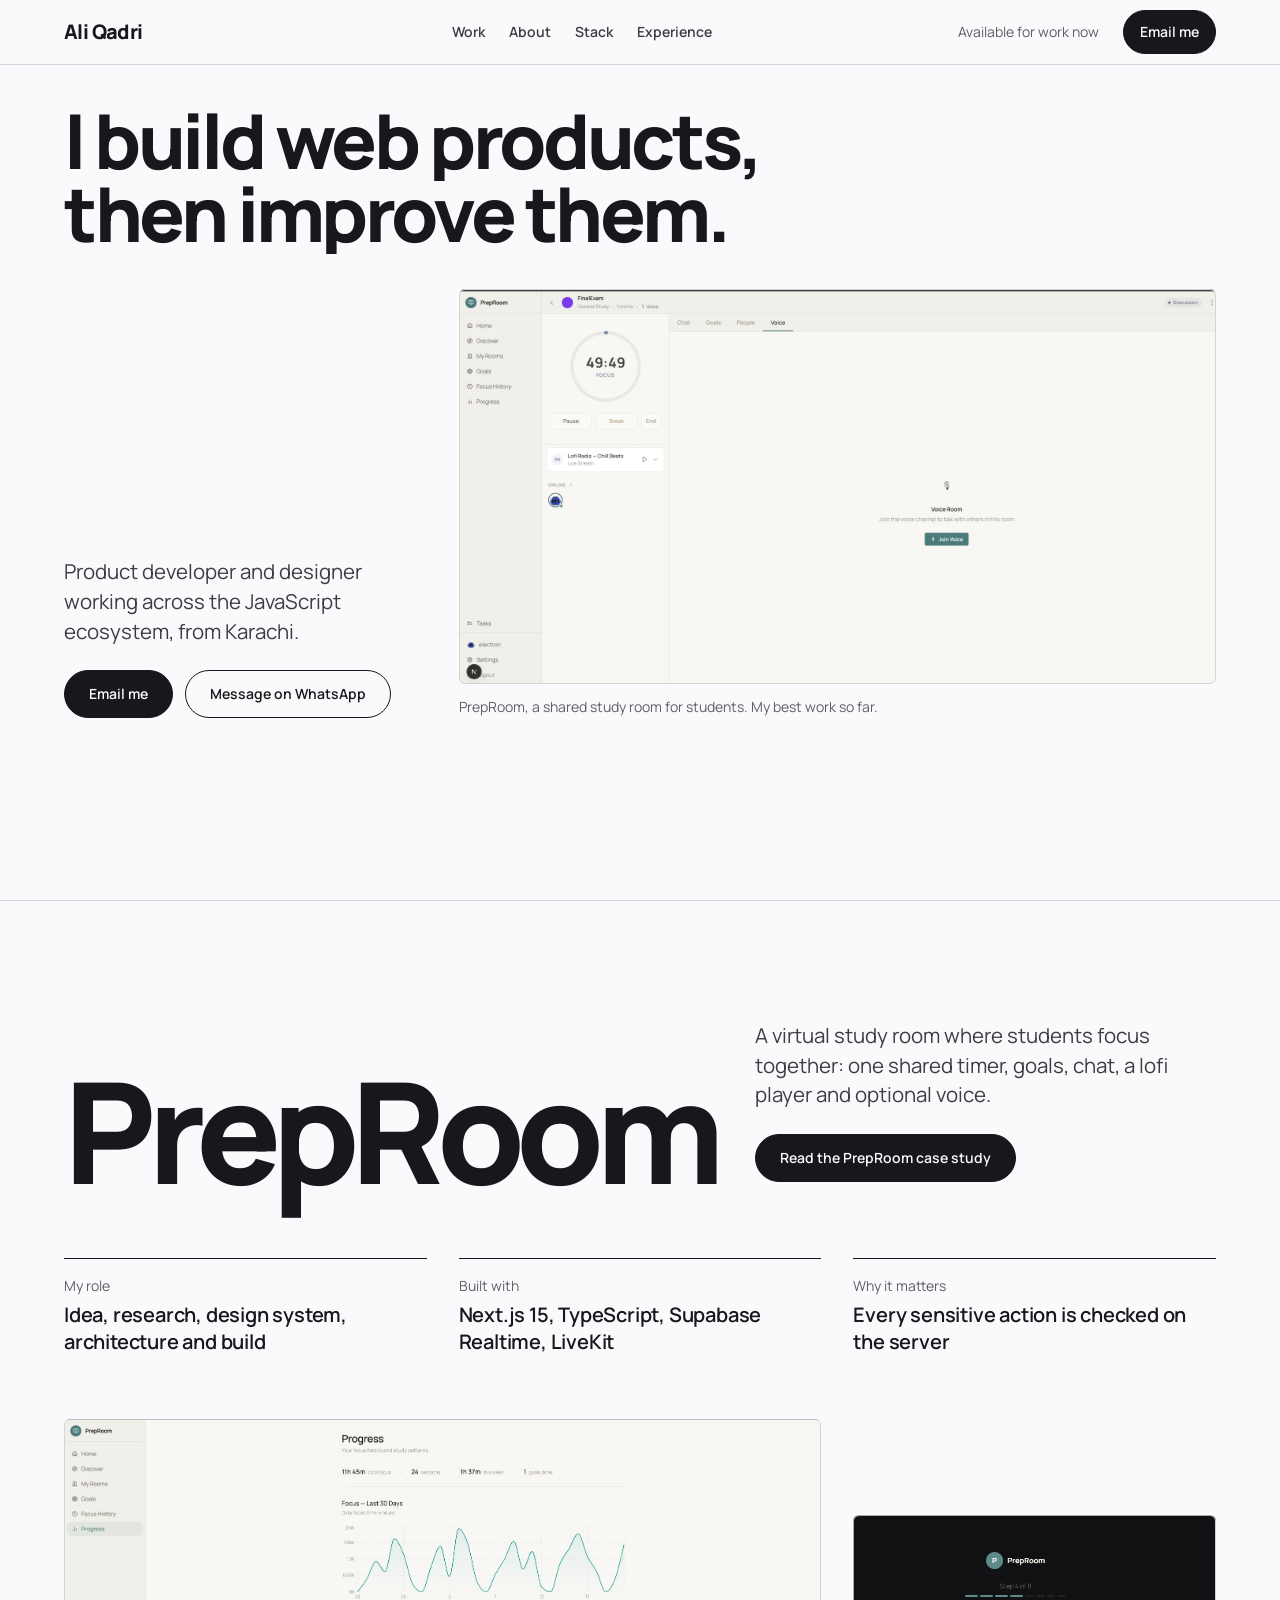
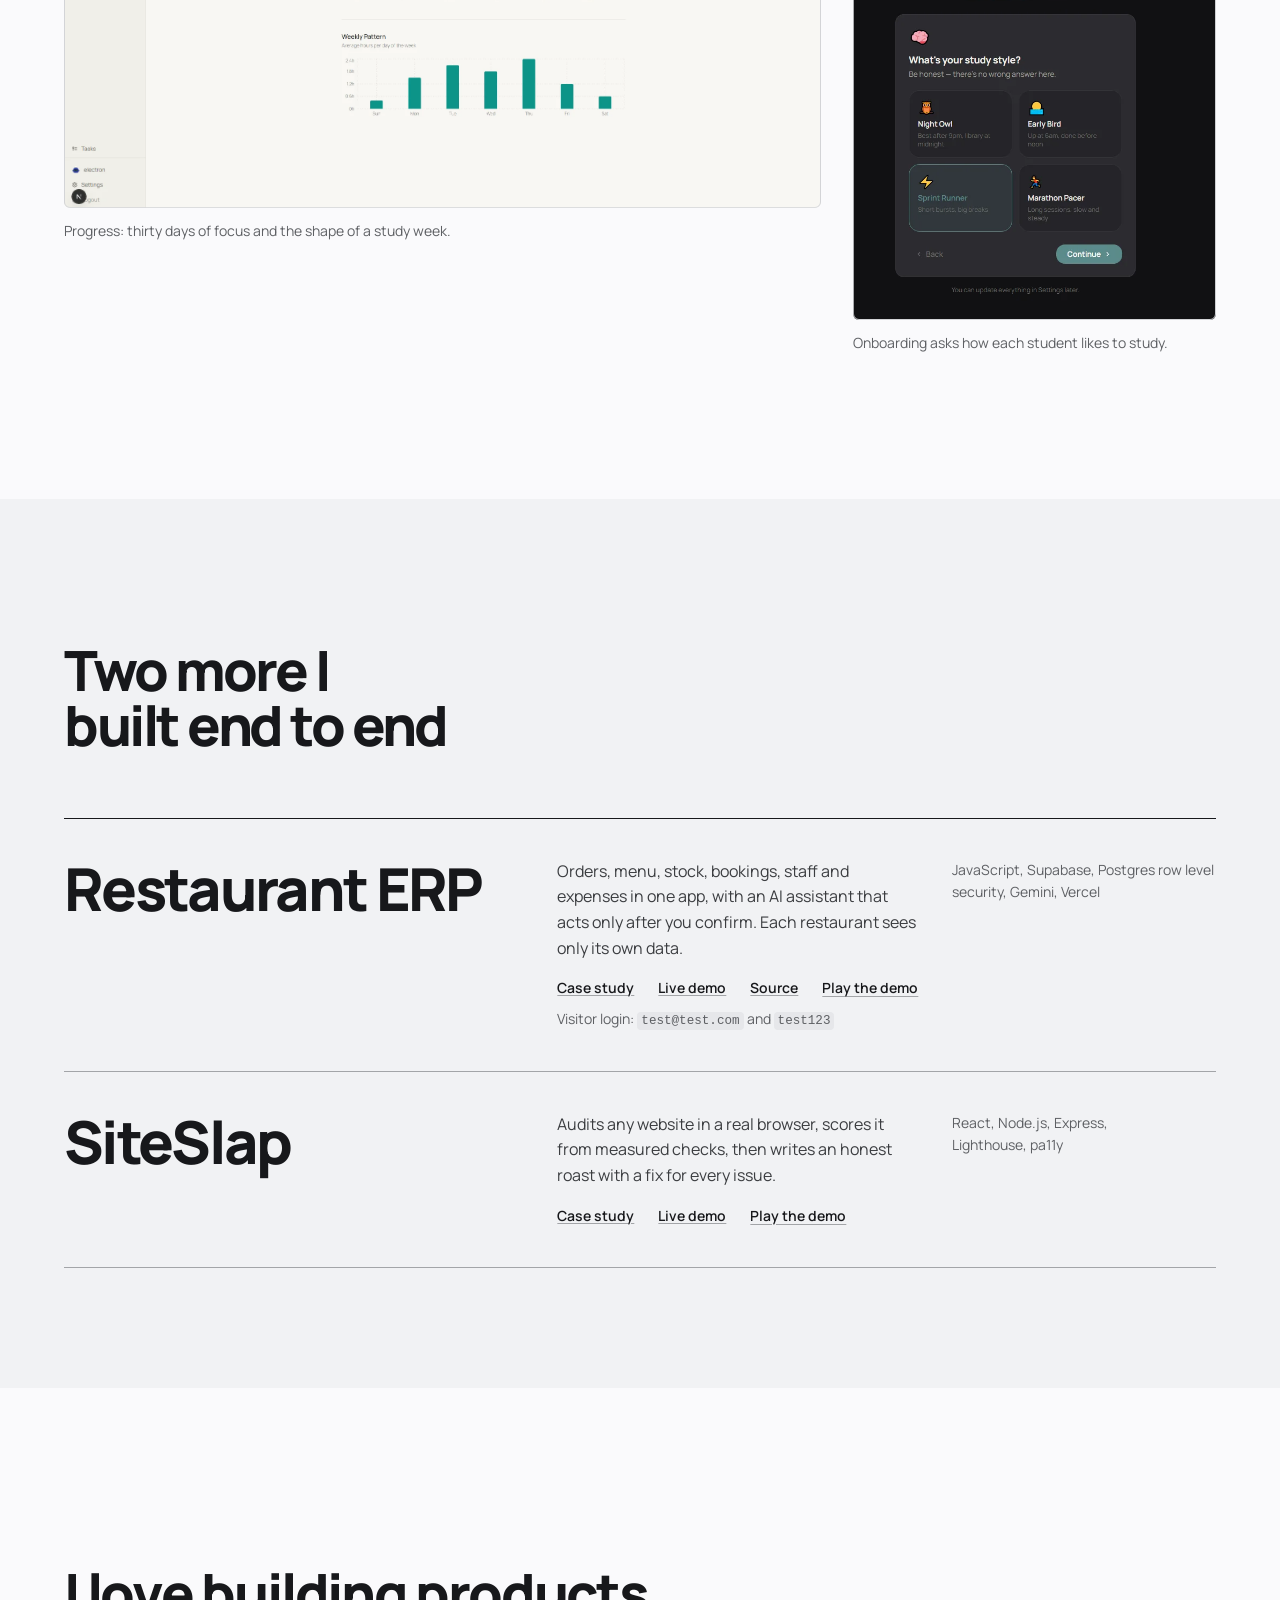
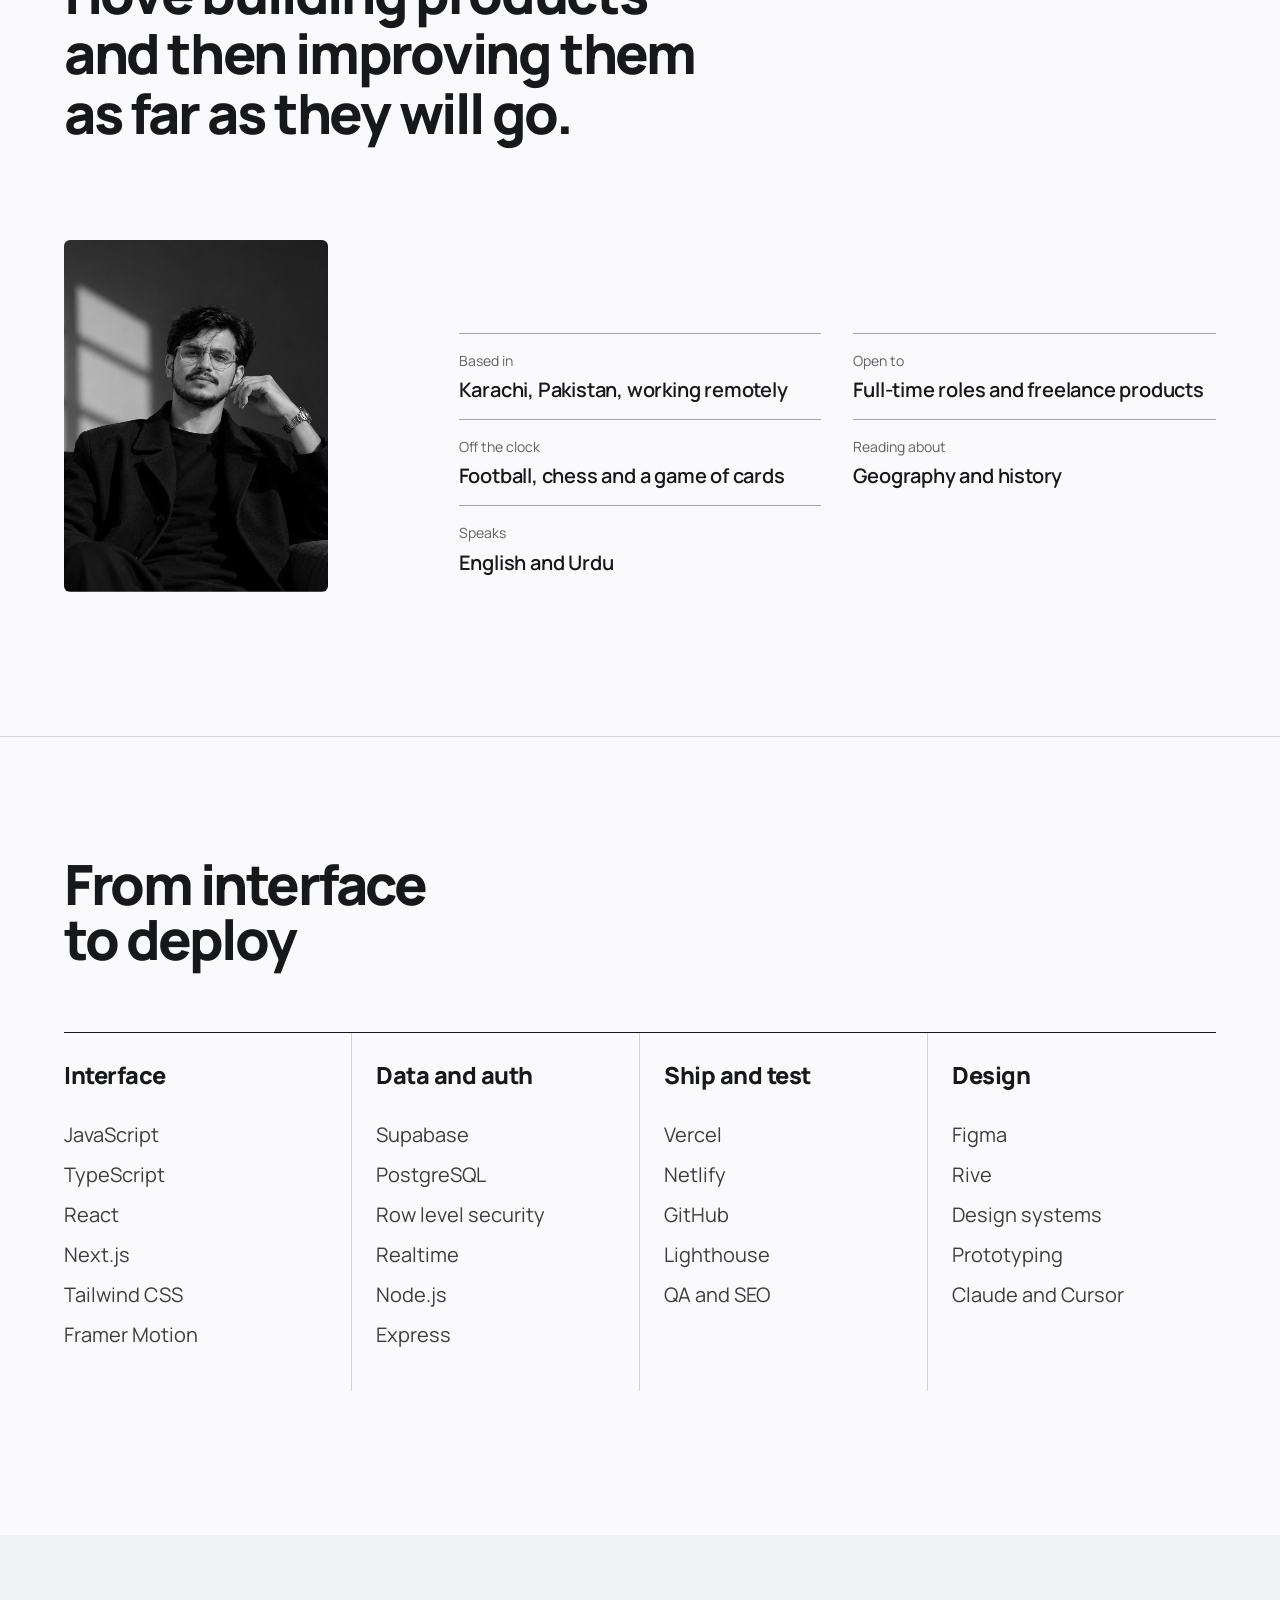
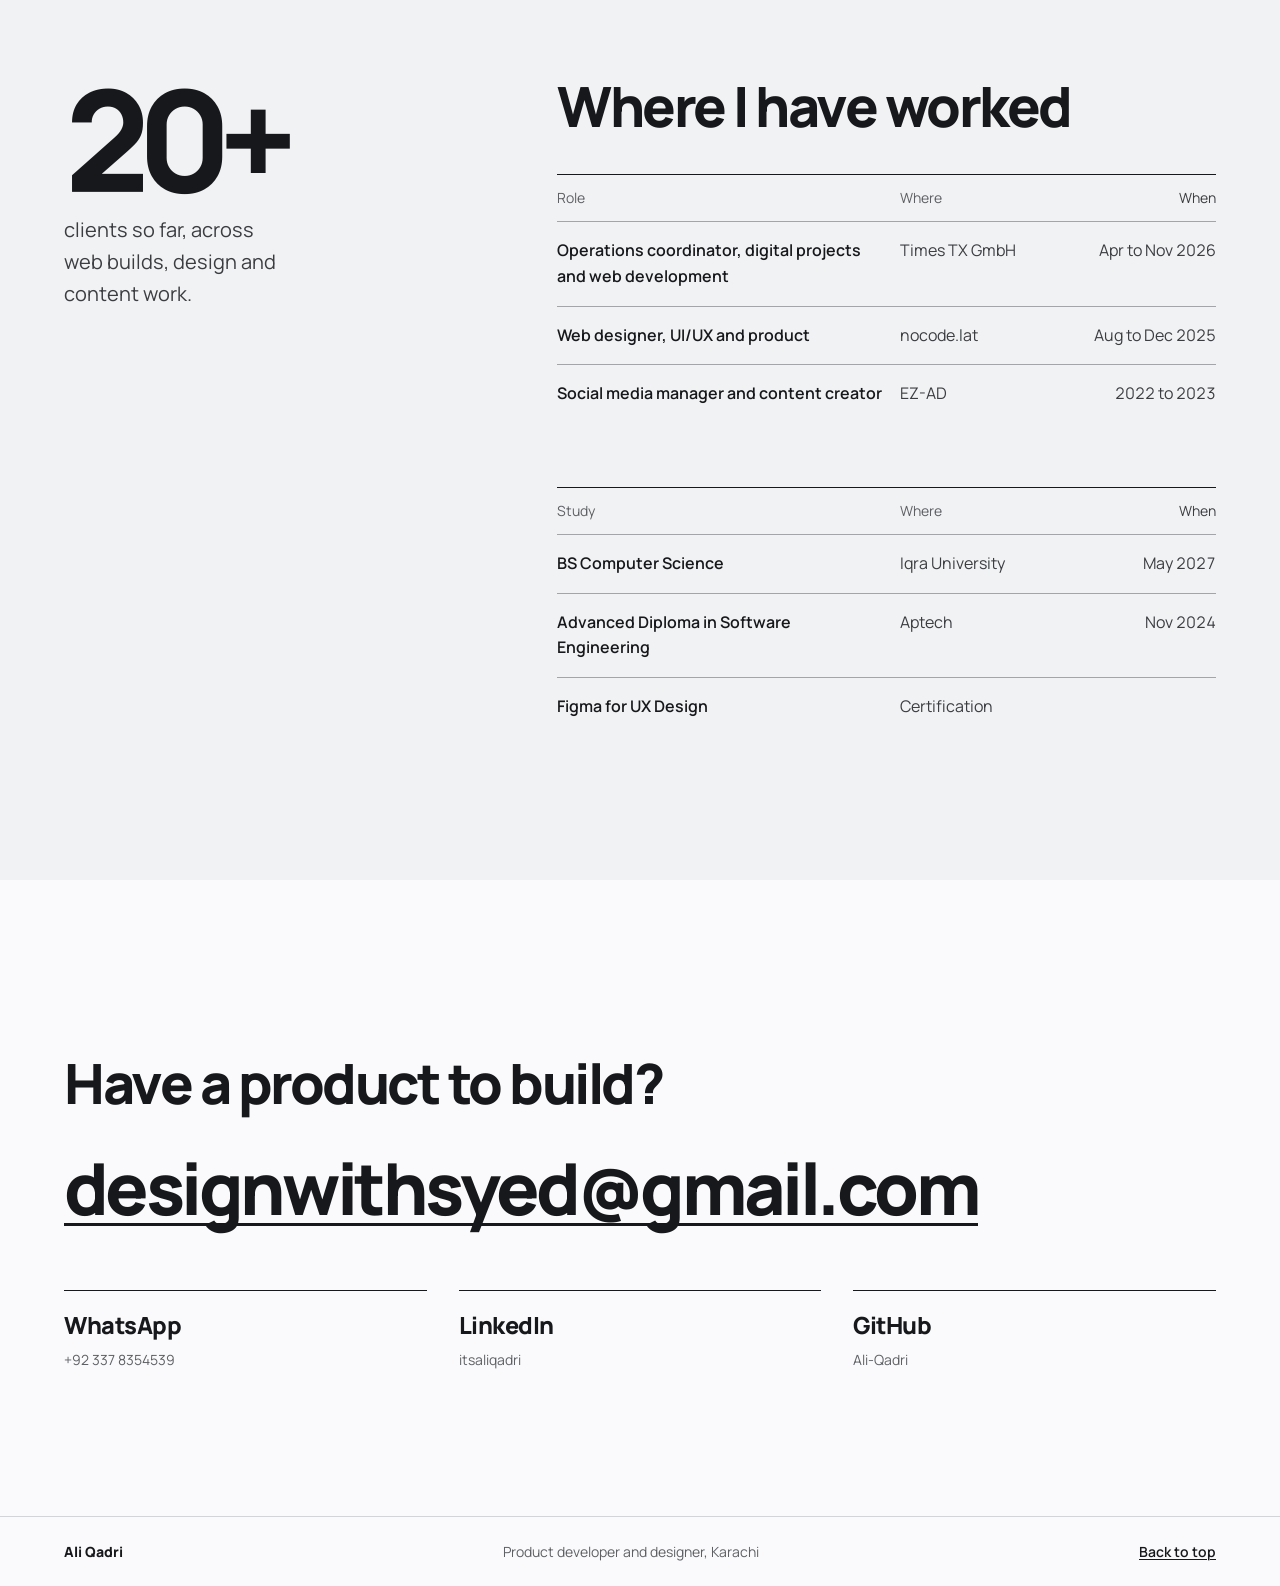
==== commit 98095e27: "changed the image" ====
--- a/index.html
+++ b/index.html
@@ -130,11 +130,11 @@
     <section class="about" id="about" aria-labelledby="about-title">
       <div class="container">
         <h2 class="visually-hidden" id="about-title">About Ali</h2>
-        <p class="statement" data-scrub>I love building products and then improving them as far as they will go. Right now I am learning to work with Claude well.</p>
+        <p class="statement" data-scrub>I love building products and then improving them as far as they will go. </p>
 
         <div class="about__grid">
           <figure class="about__photo" data-reveal-img>
-            <img loading="lazy" src="Assets/profile.jpg" width="300" height="400" alt="Portrait of Ali Qadri">
+            <img loading="lazy" src="Assets/myimage.png" width="300" height="400" alt="Portrait of Ali Qadri">
           </figure>
           <dl class="about__facts" data-reveal>
             <div><dt>Based in</dt><dd>Karachi, Pakistan, working remotely</dd></div>
--- a/Assets/css/site.css
+++ b/Assets/css/site.css
@@ -195,6 +195,31 @@
 .player__video { width: 100%; aspect-ratio: 16 / 9; background: var(--color-paper-3); }
 .player[open] { animation: player-in var(--dur-long) var(--ease-out); }
 @keyframes player-in { from { opacity: 0; transform: translateY(12px); } }
+
+
+/* ---------- Email menu ---------- */
+.mailmenu {
+  position: fixed; z-index: var(--z-modal); min-width: 260px; padding: var(--space-xs);
+  background: var(--color-paper); border: 1px solid var(--color-rule-strong); border-radius: var(--radius-card);
+  box-shadow: var(--shadow-menu);
+  display: grid; gap: var(--space-3xs);
+}
+.mailmenu[hidden] { display: none; }
+.mailmenu__addr { padding: var(--space-xs) var(--space-sm); font-size: var(--text-sm); color: var(--color-muted); border-bottom: 1px solid var(--color-rule); margin-bottom: var(--space-2xs); user-select: all; }
+.mailmenu__item {
+  display: flex; align-items: center; min-height: 44px; padding: 0 var(--space-sm); border: 0; border-radius: var(--space-2xs);
+  background: transparent; color: var(--color-ink); font-size: var(--text-sm); font-weight: 600; text-align: left; text-decoration: none; cursor: pointer;
+  transition: background-color var(--dur-micro) var(--ease-out);
+}
+.mailmenu__item:hover { background: var(--color-paper-3); }
+.mailmenu__item:active { background: var(--color-rule); }
+.mailmenu__item:focus-visible { outline: 2px solid var(--color-focus); outline-offset: -2px; transition: none; }
+.mailmenu__item:disabled { opacity: 0.5; cursor: not-allowed; }
+.mailmenu__status { padding: 0 var(--space-sm); font-size: var(--text-sm); color: var(--color-ink-2); }
+.mailmenu__status:empty { display: none; }
+@media (prefers-reduced-motion: no-preference) {
+  .mailmenu:not([hidden]) { animation: fade-up var(--dur-short) var(--ease-out); }
+}
 
 /* ---------- Cursor (fine pointers only, made by JS) ---------- */
 .cursor { display: none; }
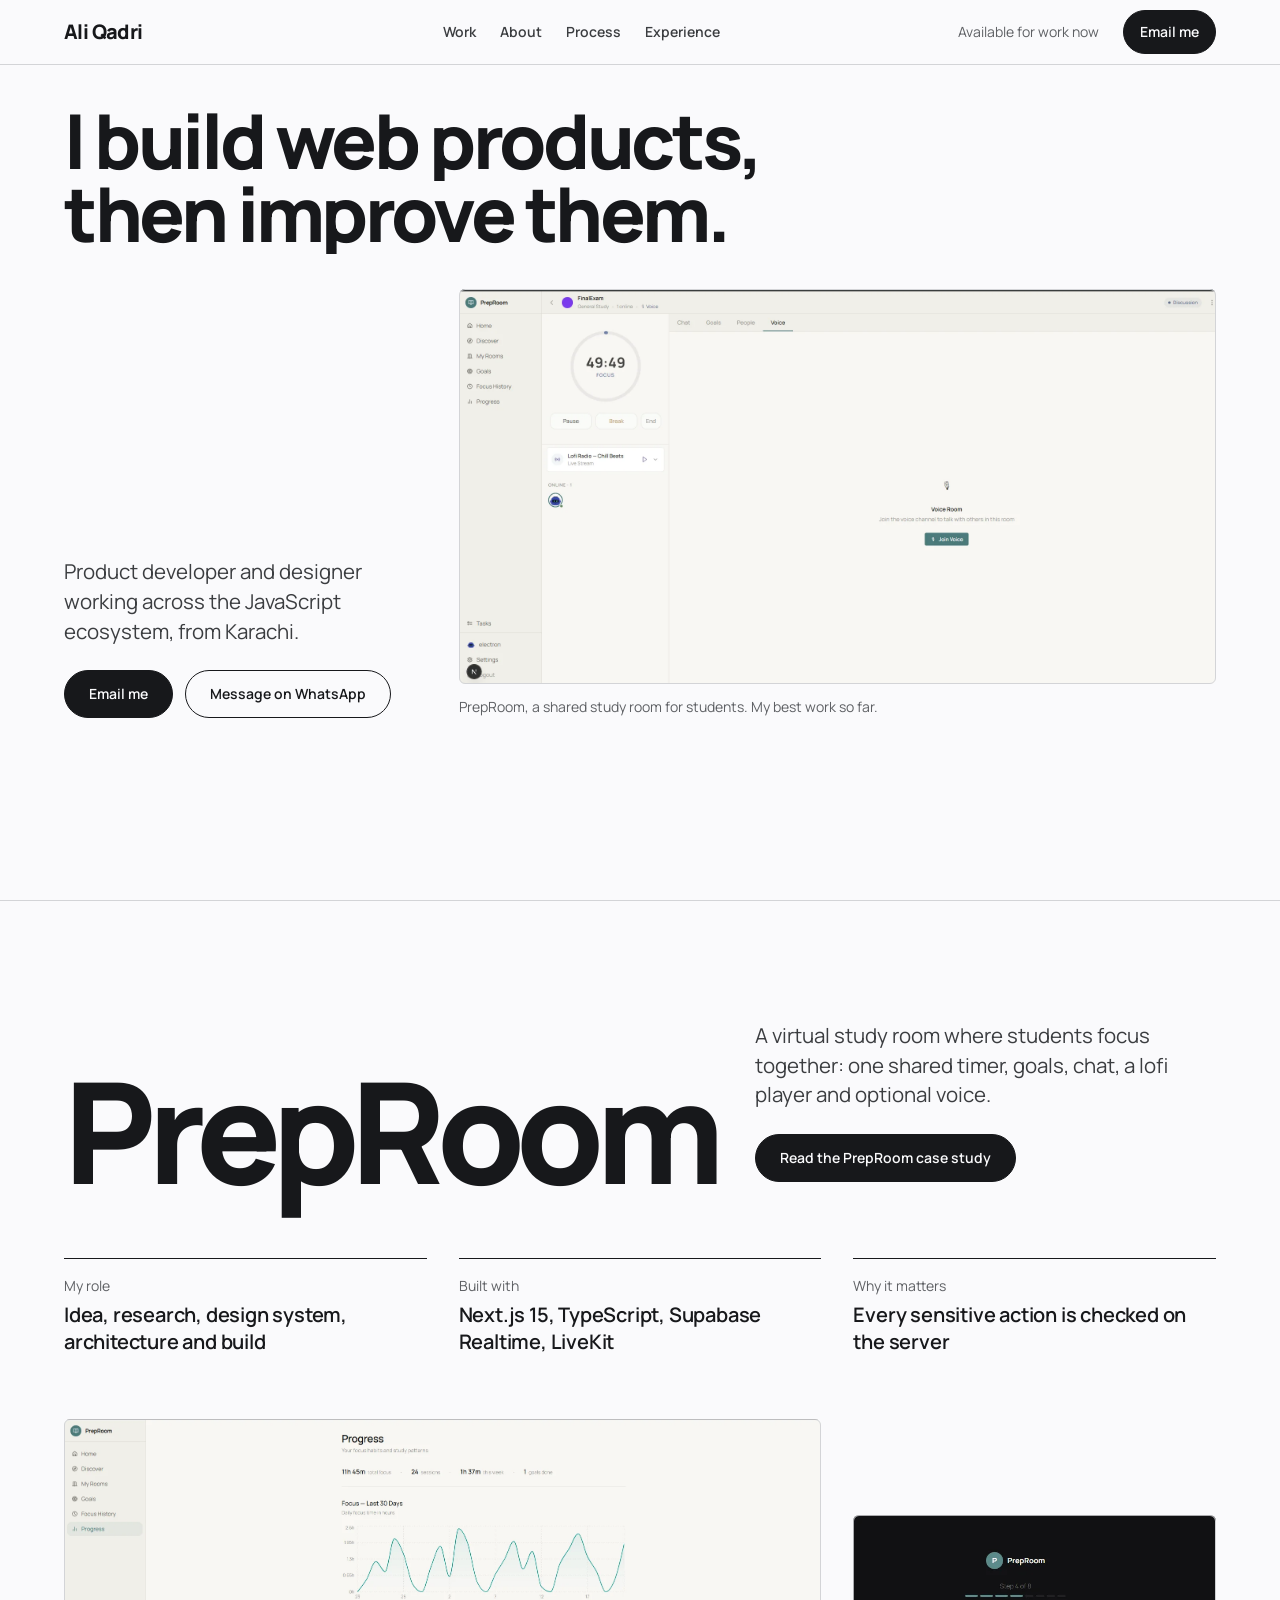
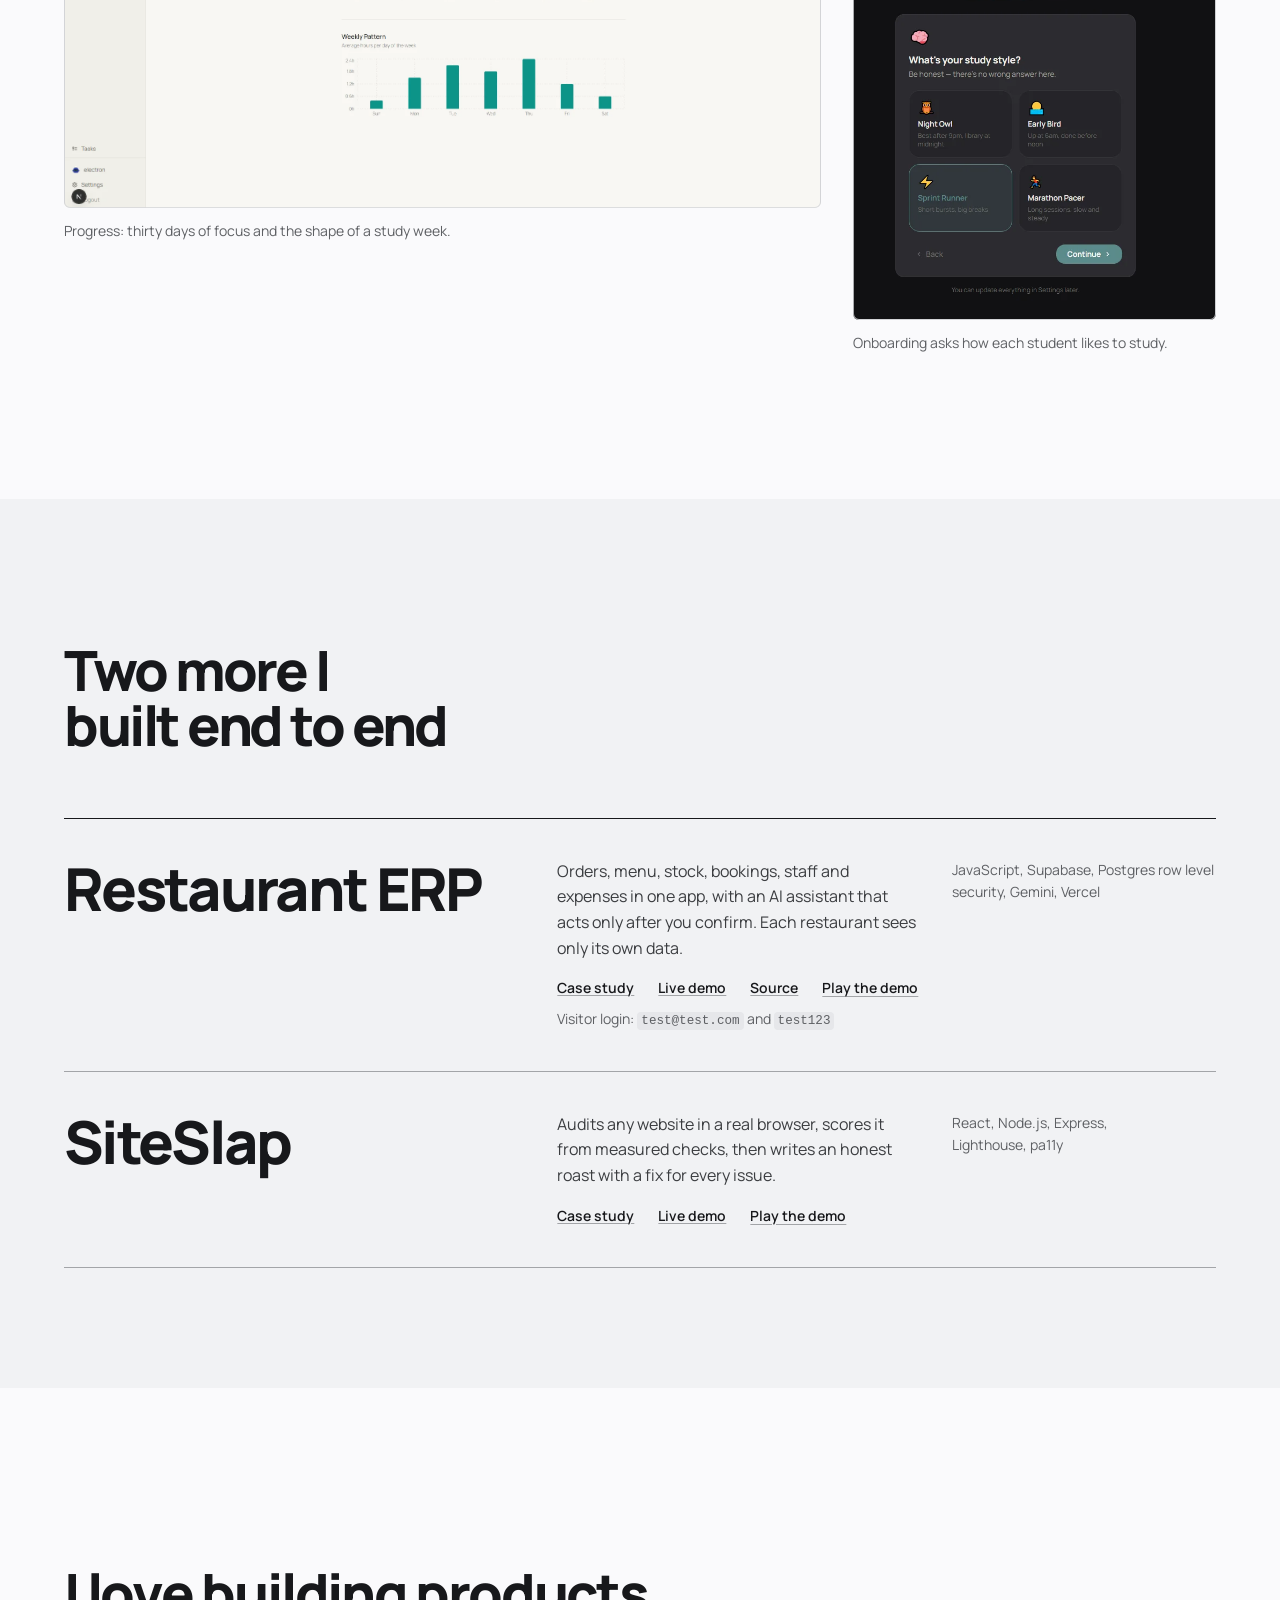
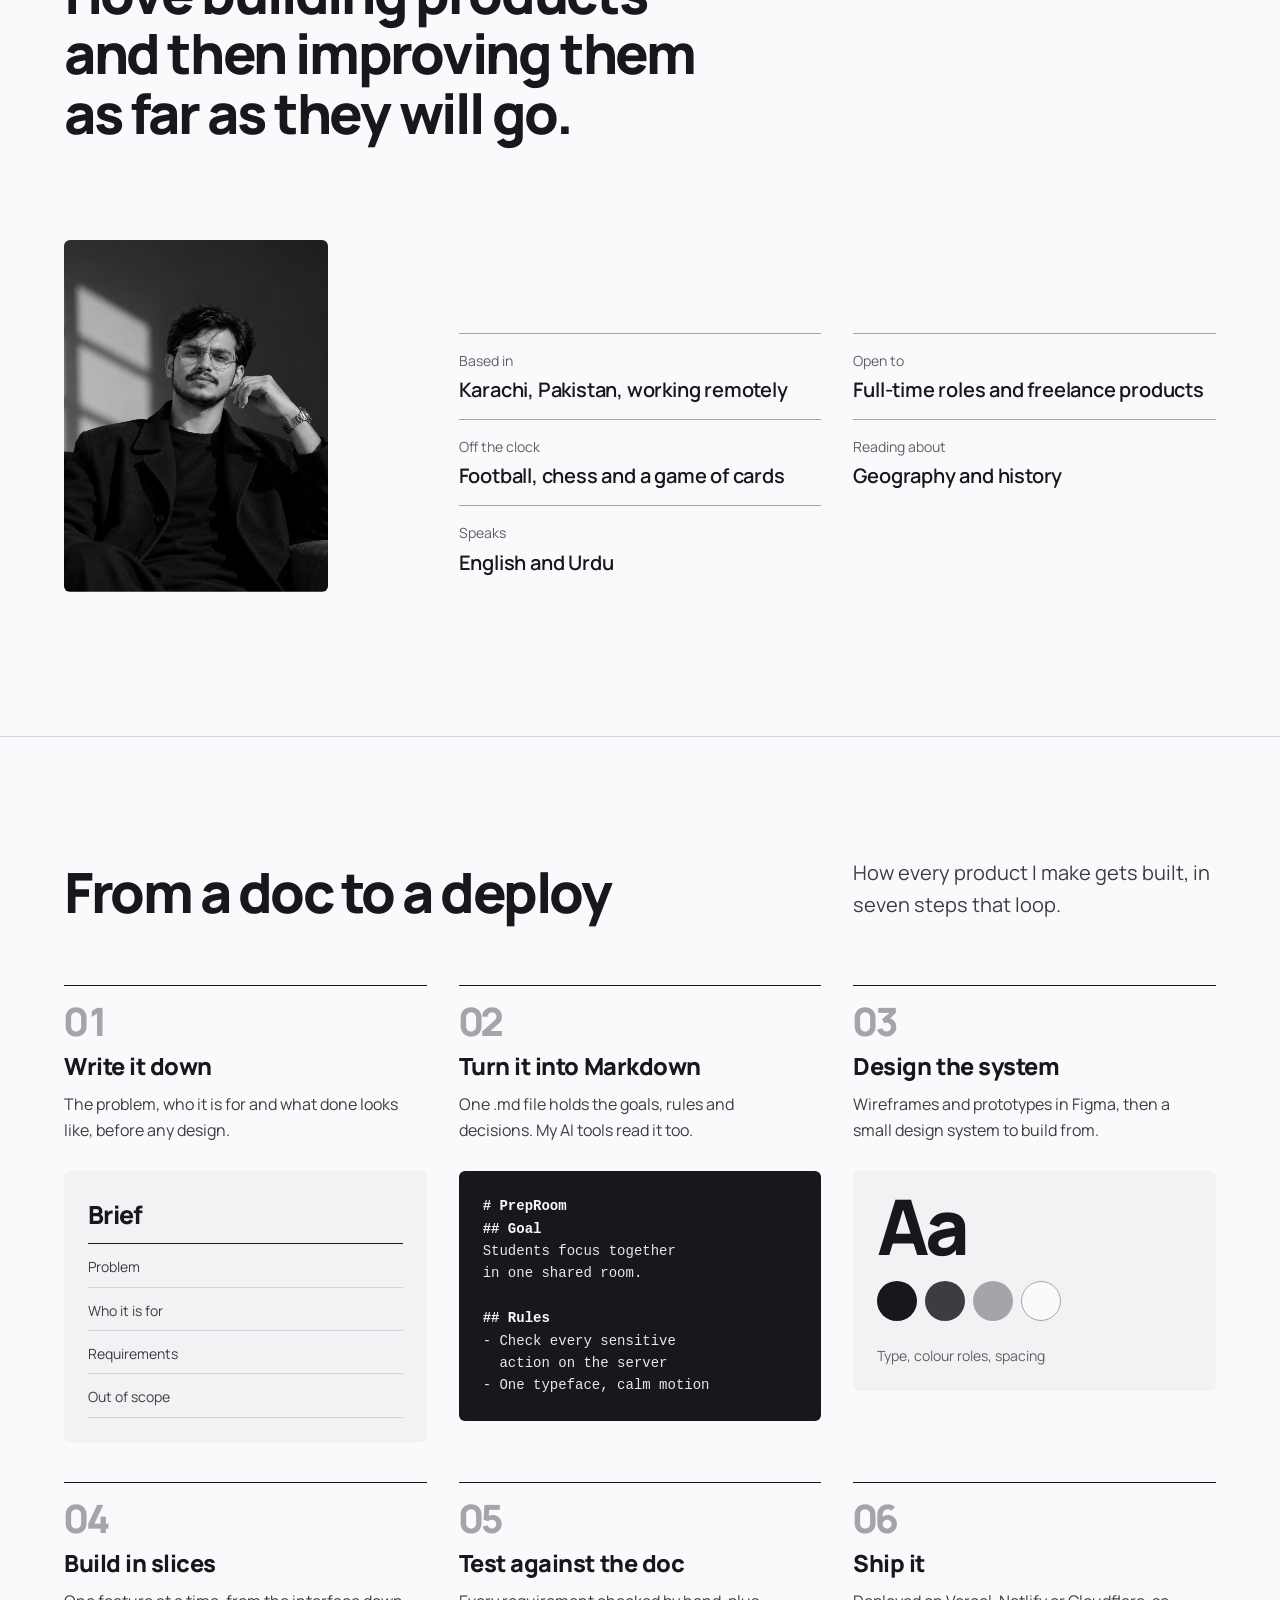
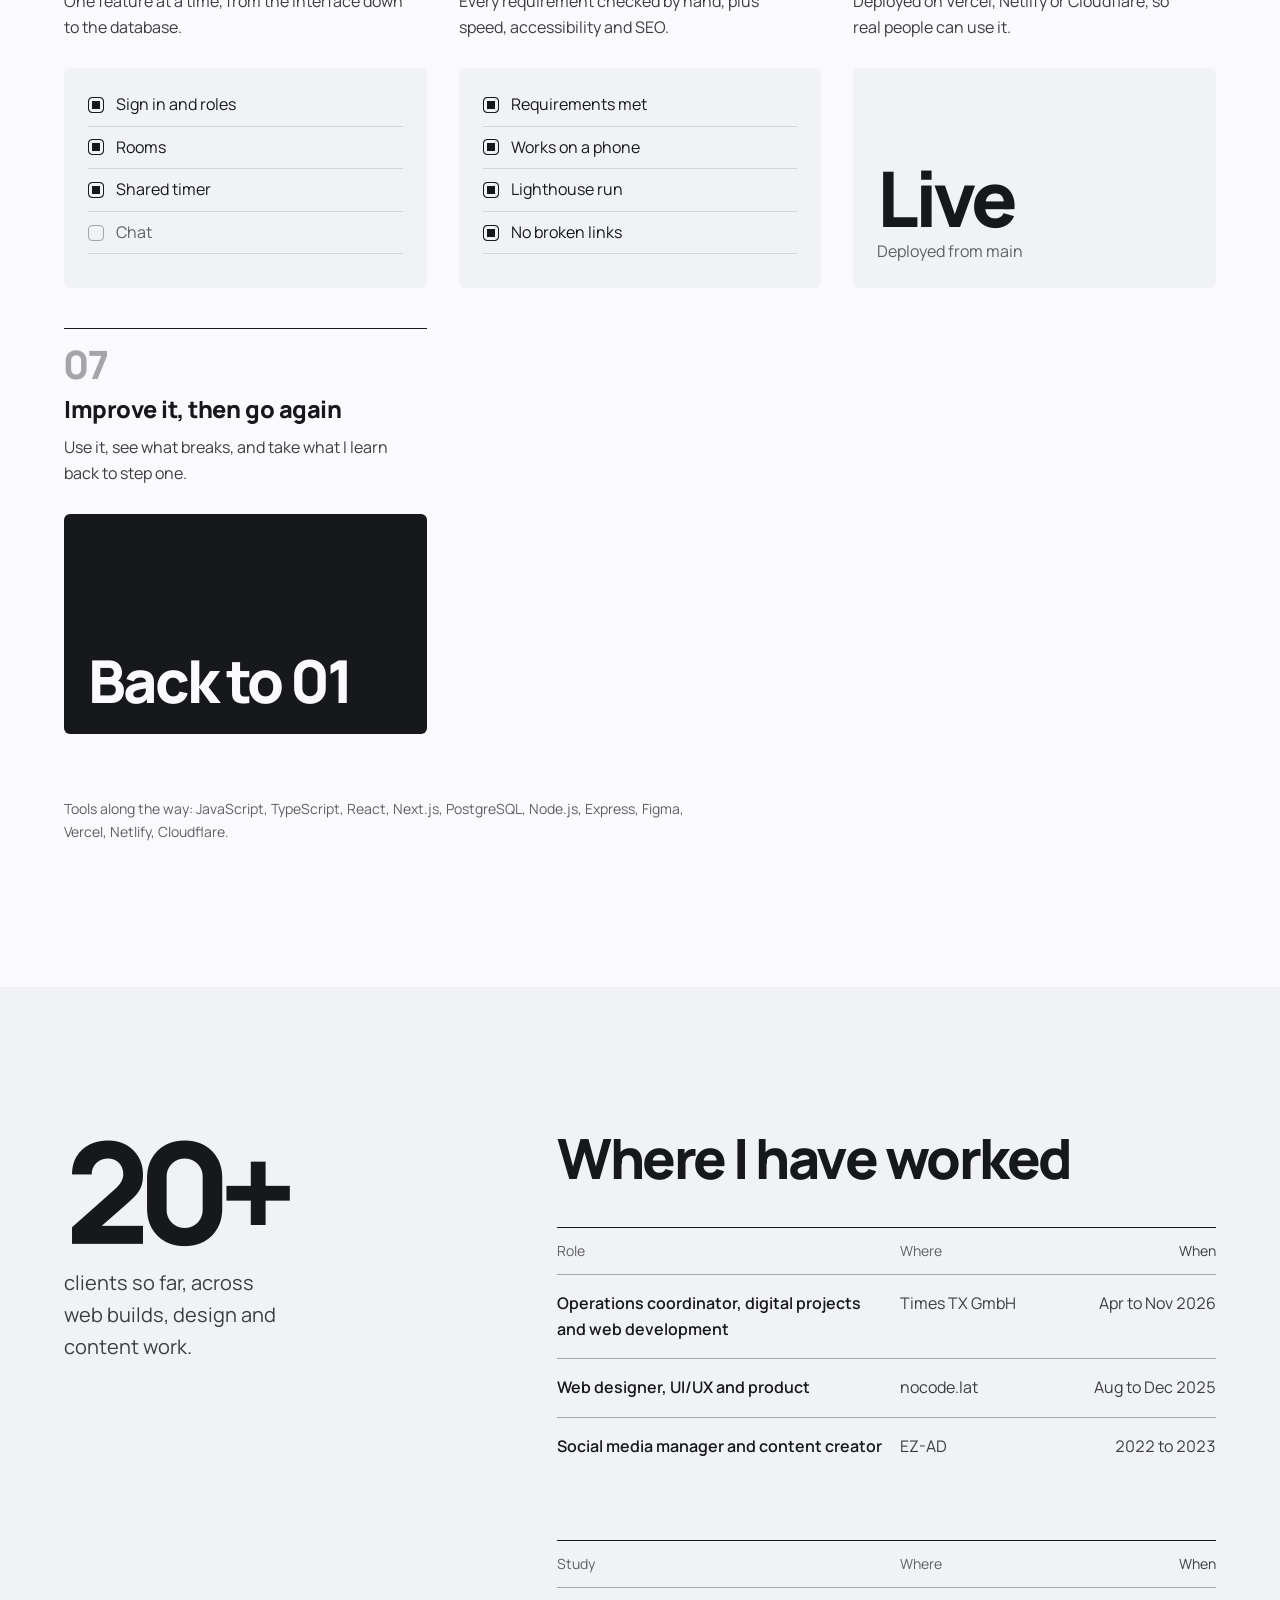
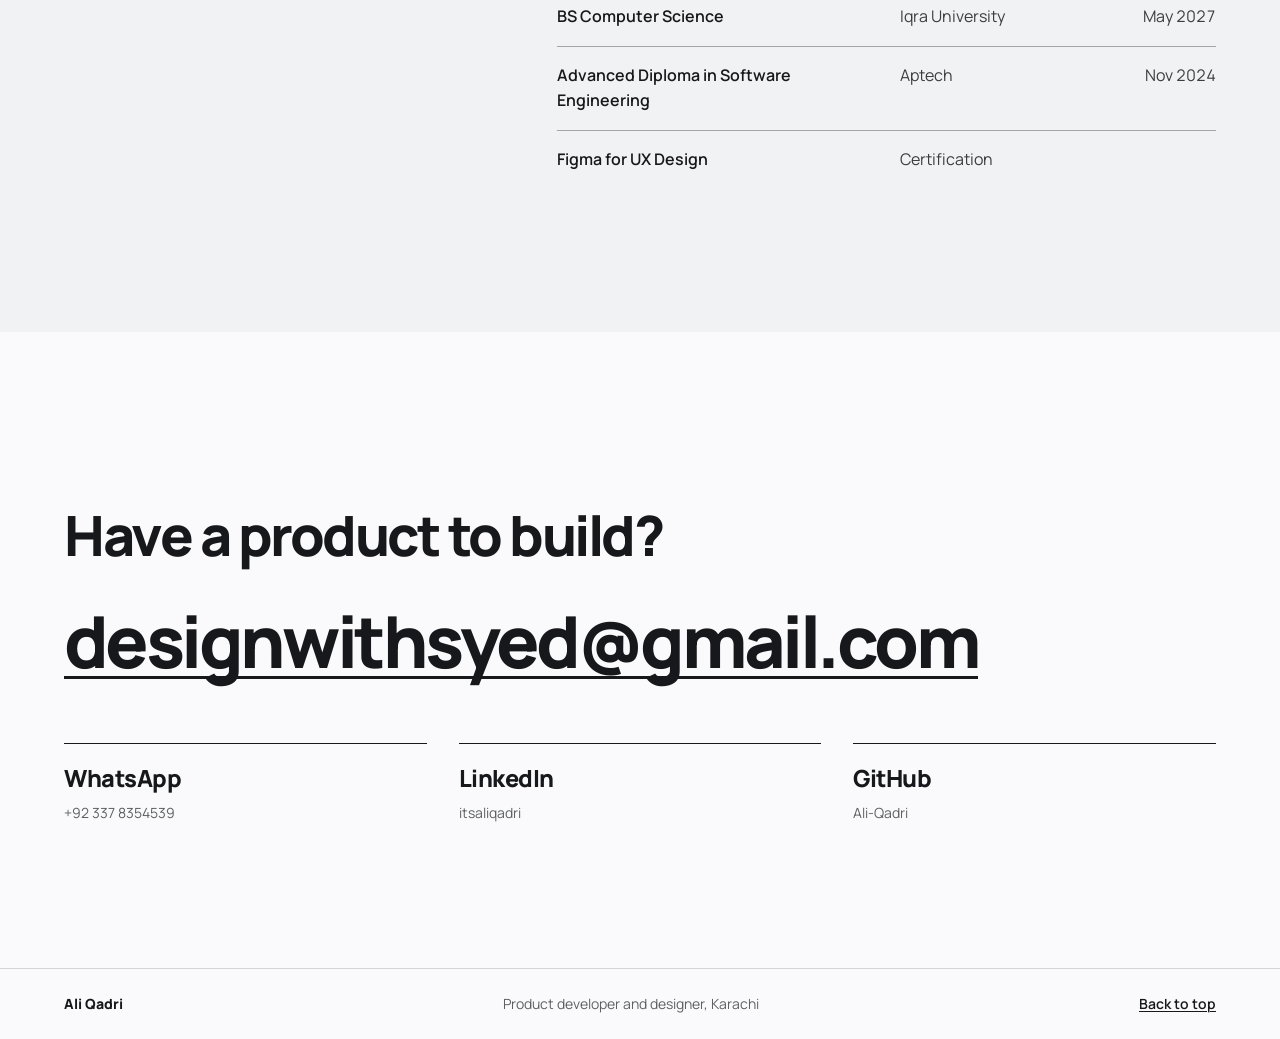
==== commit 123d7b2d: "added something" ====
--- a/index.html
+++ b/index.html
@@ -27,7 +27,7 @@
       <nav class="nav__links" aria-label="Sections">
         <a href="#work">Work</a>
         <a href="#about">About</a>
-        <a href="#stack">Stack</a>
+        <a href="#process">Process</a>
         <a href="#experience">Experience</a>
       </nav>
       <p class="nav__status">Available for work now</p>
@@ -147,28 +147,83 @@
       </div>
     </section>
 
-    <!-- Stack: the JavaScript ecosystem as four layers -->
-    <section class="stack" id="stack" aria-labelledby="stack-title">
-      <div class="container">
-        <h2 class="section-head" id="stack-title" data-reveal>From interface to&nbsp;deploy</h2>
-        <div class="stack__grid" data-reveal>
-          <div class="stack__col">
-            <h3>Interface</h3>
-            <ul><li>JavaScript</li><li>TypeScript</li><li>React</li><li>Next.js</li><li>Tailwind CSS</li><li>Framer Motion</li></ul>
-          </div>
-          <div class="stack__col">
-            <h3>Data and auth</h3>
-            <ul><li>Supabase</li><li>PostgreSQL</li><li>Row level security</li><li>Realtime</li><li>Node.js</li><li>Express</li></ul>
-          </div>
-          <div class="stack__col">
-            <h3>Ship and test</h3>
-            <ul><li>Vercel</li><li>Netlify</li><li>GitHub</li><li>Lighthouse</li><li>QA and SEO</li></ul>
-          </div>
-          <div class="stack__col">
-            <h3>Design</h3>
-            <ul><li>Figma</li><li>Rive</li><li>Design systems</li><li>Prototyping</li><li>Claude and Cursor</li></ul>
-          </div>
-        </div>
+    <!-- Process: seven steps, scrolled sideways on wide screens -->
+    <section class="flow" id="process" aria-labelledby="flow-title" data-flow>
+      <div class="container">
+        <div class="flow__head">
+          <h2 class="section-head" id="flow-title" data-reveal>From a doc to a deploy</h2>
+          <p class="flow__intro" data-reveal>How every product I make gets built, in seven steps that loop.</p>
+        </div>
+        <div class="flow__progress" aria-hidden="true"><span data-flow-bar></span></div>
+        <div class="flow__viewport">
+          <ol class="flow__track" data-flow-track>
+            <li class="flow__step">
+              <p class="flow__num" aria-hidden="true">01</p>
+              <h3>Write it down</h3>
+              <p class="flow__line">The problem, who it is for and what done looks like, before any design.</p>
+              <div class="flow__artifact flow__doc" aria-hidden="true">
+                <span class="doc__title">Brief</span>
+                <span>Problem</span><span>Who it is for</span><span>Requirements</span><span>Out of scope</span>
+              </div>
+            </li>
+            <li class="flow__step">
+              <p class="flow__num" aria-hidden="true">02</p>
+              <h3>Turn it into Markdown</h3>
+              <p class="flow__line">One .md file holds the goals, rules and decisions. My AI tools read it too.</p>
+              <pre class="flow__artifact flow__code" aria-label="Example project Markdown file"><code><span class="md-h"># PrepRoom</span>
+<span class="md-h">## Goal</span>
+Students focus together
+in one shared room.
+
+<span class="md-h">## Rules</span>
+- Check every sensitive
+  action on the server
+- One typeface, calm motion</code></pre>
+            </li>
+            <li class="flow__step">
+              <p class="flow__num" aria-hidden="true">03</p>
+              <h3>Design the system</h3>
+              <p class="flow__line">Wireframes and prototypes in Figma, then a small design system to build from.</p>
+              <div class="flow__artifact flow__design" aria-hidden="true">
+                <span class="spec__aa">Aa</span>
+                <span class="spec__swatches"><i></i><i></i><i></i><i></i></span>
+                <span class="spec__note">Type, colour roles, spacing</span>
+              </div>
+            </li>
+            <li class="flow__step">
+              <p class="flow__num" aria-hidden="true">04</p>
+              <h3>Build in slices</h3>
+              <p class="flow__line">One feature at a time, from the interface down to the database.</p>
+              <ul class="flow__artifact flow__list" aria-label="Example build slices">
+                <li class="is-done">Sign in and roles</li><li class="is-done">Rooms</li><li class="is-done">Shared timer</li><li>Chat</li>
+              </ul>
+            </li>
+            <li class="flow__step">
+              <p class="flow__num" aria-hidden="true">05</p>
+              <h3>Test against the doc</h3>
+              <p class="flow__line">Every requirement checked by hand, plus speed, accessibility and SEO.</p>
+              <ul class="flow__artifact flow__list" aria-label="Example test checklist">
+                <li class="is-done">Requirements met</li><li class="is-done">Works on a phone</li><li class="is-done">Lighthouse run</li><li class="is-done">No broken links</li>
+              </ul>
+            </li>
+            <li class="flow__step">
+              <p class="flow__num" aria-hidden="true">06</p>
+              <h3>Ship it</h3>
+              <p class="flow__line">Deployed on Vercel, Netlify or Cloudflare, so real people can use it.</p>
+              <div class="flow__artifact flow__ship" aria-hidden="true">
+                <span class="ship__state">Live</span>
+                <span>Deployed from main</span>
+              </div>
+            </li>
+            <li class="flow__step">
+              <p class="flow__num" aria-hidden="true">07</p>
+              <h3>Improve it, then go again</h3>
+              <p class="flow__line">Use it, see what breaks, and take what I learn back to step one.</p>
+              <a class="flow__artifact flow__back" href="#process">Back to 01</a>
+            </li>
+          </ol>
+        </div>
+        <p class="flow__tools" data-reveal>Tools along the way: JavaScript, TypeScript, React, Next.js, PostgreSQL, Node.js, Express, Figma, Vercel, Netlify, Cloudflare.</p>
       </div>
     </section>
 
--- a/Assets/css/site.css
+++ b/Assets/css/site.css
@@ -141,14 +141,58 @@
 .about__facts { grid-column: 5 / -1; display: grid; grid-template-columns: repeat(2, minmax(0, 1fr)); column-gap: var(--gap-columns); margin: 0; }
 .about__facts > div { padding-block: var(--space-md); border-top: 1px solid var(--color-rule-strong); }
 
-/* ---------- Stack ---------- */
-.stack { padding-block: var(--section-gap-s) var(--section-gap); border-top: 1px solid var(--color-rule); }
-.stack__grid { display: grid; grid-template-columns: repeat(4, minmax(0, 1fr)); margin-top: var(--space-2xl); border-top: 1px solid var(--color-ink); }
-.stack__col { padding: var(--space-lg) var(--space-lg) var(--space-xl); border-right: 1px solid var(--color-rule); transition: background-color var(--dur-short) var(--ease-out); }
-.stack__col:first-child { padding-left: 0; }
-.stack__col:last-child { border-right: 0; }
-.stack__col h3 { font-size: var(--text-title); }
-.stack__col ul { list-style: none; margin: var(--space-lg) 0 0; padding: 0; display: grid; gap: var(--space-xs); color: var(--color-ink-2); font-size: var(--text-lg); }
+/* ---------- Process ---------- */
+.flow { padding-block: var(--section-gap-s) var(--section-gap); border-top: 1px solid var(--color-rule); overflow-x: clip; }
+.flow__head { display: grid; grid-template-columns: repeat(12, minmax(0, 1fr)); column-gap: var(--gap-columns); align-items: end; }
+.flow__head .section-head { grid-column: 1 / 8; }
+.flow__intro { grid-column: 9 / -1; font-size: var(--text-lg); color: var(--color-ink-2); max-width: 32ch; }
+.flow__progress { display: none; }
+.flow__track { list-style: none; margin: var(--space-2xl) 0 0; padding: 0; display: grid; grid-template-columns: repeat(auto-fill, minmax(min(100%, 300px), 1fr)); gap: var(--space-xl) var(--gap-columns); }
+.flow__step { display: flex; flex-direction: column; gap: var(--space-sm); padding-top: var(--space-md); border-top: 1px solid var(--color-ink); min-width: 0; }
+.flow__num { font-size: var(--text-3xl); font-weight: 800; letter-spacing: -0.06em; line-height: 1; color: var(--color-rule-strong); font-variant-numeric: tabular-nums; }
+.flow__step h3 { font-size: var(--text-title); line-height: 1.15; }
+.flow__line { color: var(--color-ink-2); max-width: 34ch; }
+.flow__artifact { margin: var(--space-md) 0 0; padding: var(--space-lg); min-height: 220px; background: var(--color-paper-2); border-radius: var(--radius-card); }
+.flow__tools { margin-top: var(--space-2xl); color: var(--color-muted); font-size: var(--text-sm); max-width: 70ch; }
+
+.flow__doc { display: grid; align-content: start; gap: var(--space-sm); color: var(--color-ink-2); font-size: var(--text-sm); }
+.flow__doc span { padding-bottom: var(--space-xs); border-bottom: 1px solid var(--color-rule); }
+.flow__doc .doc__title { font-size: var(--text-xl); font-weight: 800; color: var(--color-ink); letter-spacing: -0.03em; border-color: var(--color-ink); }
+.flow__code { overflow: auto; font-family: ui-monospace, "SFMono-Regular", Menlo, monospace; font-size: var(--text-sm); line-height: 1.6; background: var(--color-ink); color: var(--color-paper-3); }
+.flow__code code { padding: 0; background: none; font-size: inherit; color: inherit; }
+.flow__code .md-h { color: var(--color-paper); font-weight: 600; }
+.flow__design { display: grid; align-content: space-between; gap: var(--space-md); }
+.spec__aa { font-size: clamp(4rem, 6vw, 6rem); font-weight: 800; letter-spacing: -0.06em; line-height: 0.8; }
+.spec__swatches { display: flex; gap: var(--space-xs); }
+.spec__swatches i { width: var(--space-xl); height: var(--space-xl); border-radius: 50%; background: var(--color-ink); }
+.spec__swatches i:nth-child(2) { background: var(--color-ink-2); }
+.spec__swatches i:nth-child(3) { background: var(--color-rule-strong); }
+.spec__swatches i:nth-child(4) { background: var(--color-paper); outline: 1px solid var(--color-rule-strong); outline-offset: -1px; }
+.spec__note { font-size: var(--text-sm); color: var(--color-muted); }
+.flow__list { list-style: none; display: grid; align-content: start; gap: var(--space-xs); }
+.flow__list li { display: flex; align-items: center; gap: var(--space-sm); padding-bottom: var(--space-xs); border-bottom: 1px solid var(--color-rule); color: var(--color-muted); }
+.flow__list li::before { content: ""; flex-shrink: 0; width: var(--space-md); height: var(--space-md); border: 1.5px solid var(--color-rule-strong); border-radius: var(--space-2xs); }
+.flow__list li.is-done { color: var(--color-ink); }
+.flow__list li.is-done::before { border-color: var(--color-ink); background: var(--color-ink); box-shadow: inset 0 0 0 3px var(--color-paper-2); }
+.flow__ship { display: grid; align-content: end; gap: var(--space-xs); color: var(--color-muted); }
+.ship__state { font-size: clamp(4rem, 6vw, 6rem); font-weight: 800; letter-spacing: -0.06em; line-height: 0.85; color: var(--color-ink); }
+.flow__back {
+  display: grid; align-content: end; text-decoration: none;
+  font-size: var(--text-display-s); font-weight: 800; letter-spacing: -0.05em; line-height: 1;
+  background: var(--color-ink); color: var(--color-paper);
+  transition: background-color var(--dur-short) var(--ease-out);
+}
+.flow__back:hover { background: var(--color-ink-2); }
+.flow__back:active { background: var(--color-ink); }
+
+/* Wide screens with motion: the steps run sideways while the section holds still */
+.flow.is-horizontal { min-height: 100svh; display: flex; align-items: center; }
+.flow.is-horizontal > .container { width: 100%; }
+.flow.is-horizontal .flow__track { display: flex; gap: var(--gap-columns); margin-top: var(--space-xl); width: max-content; }
+.flow.is-horizontal .flow__step { width: clamp(300px, 25vw, 360px); }
+.flow.is-horizontal .flow__progress { display: block; height: 2px; margin-top: var(--space-xl); background: var(--color-rule); }
+.flow.is-horizontal .flow__progress span { display: block; height: 100%; background: var(--color-ink); transform-origin: left; transform: scaleX(0); }
+.flow.is-horizontal .flow__tools { margin-top: var(--space-xl); }
 
 /* ---------- Record ---------- */
 .record { padding-block: var(--section-gap) var(--section-gap); background: var(--color-paper-2); }
@@ -201,7 +245,6 @@
 .mailmenu {
   position: fixed; z-index: var(--z-modal); min-width: 260px; padding: var(--space-xs);
   background: var(--color-paper); border: 1px solid var(--color-rule-strong); border-radius: var(--radius-card);
-  box-shadow: var(--shadow-menu);
   display: grid; gap: var(--space-3xs);
 }
 .mailmenu[hidden] { display: none; }
@@ -262,10 +305,8 @@
   .index__name, .index__what, .index__stack, .index__links { grid-column: 1 / -1; }
   .index__thumb { display: block; }
   .preview { display: none; }
-  .stack__grid { grid-template-columns: repeat(2, minmax(0, 1fr)); }
-  .stack__col:nth-child(2) { border-right: 0; }
-  .stack__col:nth-child(3) { padding-left: 0; }
-  .stack__col:nth-child(-n+2) { border-bottom: 1px solid var(--color-rule); }
+  .flow__head .section-head, .flow__intro { grid-column: 1 / -1; }
+  .flow__intro { margin-top: var(--space-md); }
   .record__figure, .record__body { grid-column: 1 / -1; position: static; }
   .record__body { margin-top: var(--space-2xl); }
   .about__photo { grid-column: 1 / 5; }
@@ -279,8 +320,6 @@
   .shot--tall { max-width: 320px; }
   .about__photo { grid-column: 1 / 8; }
   .about__facts { grid-column: 1 / -1; margin-top: var(--space-xl); }
-  .stack__grid { grid-template-columns: minmax(0, 1fr); }
-  .stack__col { padding-left: 0; border-right: 0; border-bottom: 1px solid var(--color-rule); }
   .contact__links { grid-template-columns: minmax(0, 1fr); row-gap: var(--space-lg); }
   .ledger td:first-child { width: auto; }
   .ledger th:nth-child(2), .ledger td:nth-child(2) { display: none; }
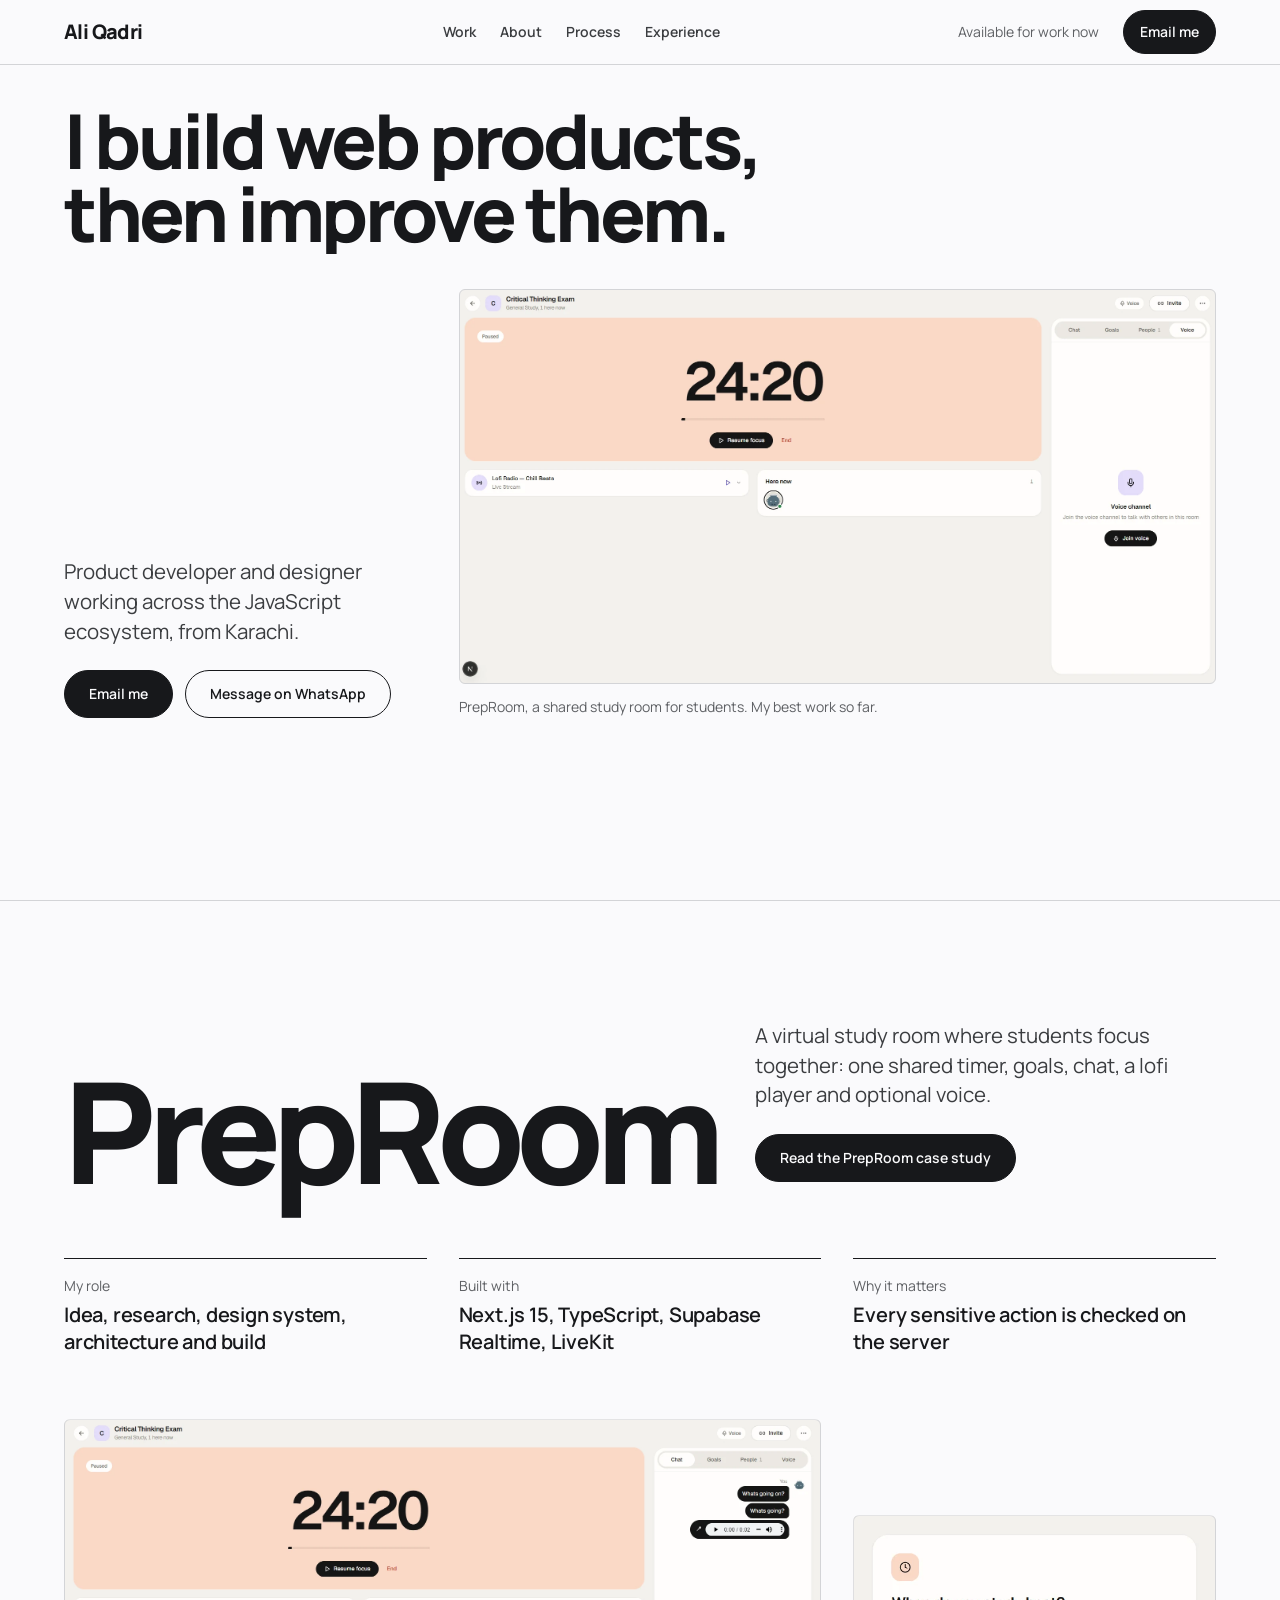
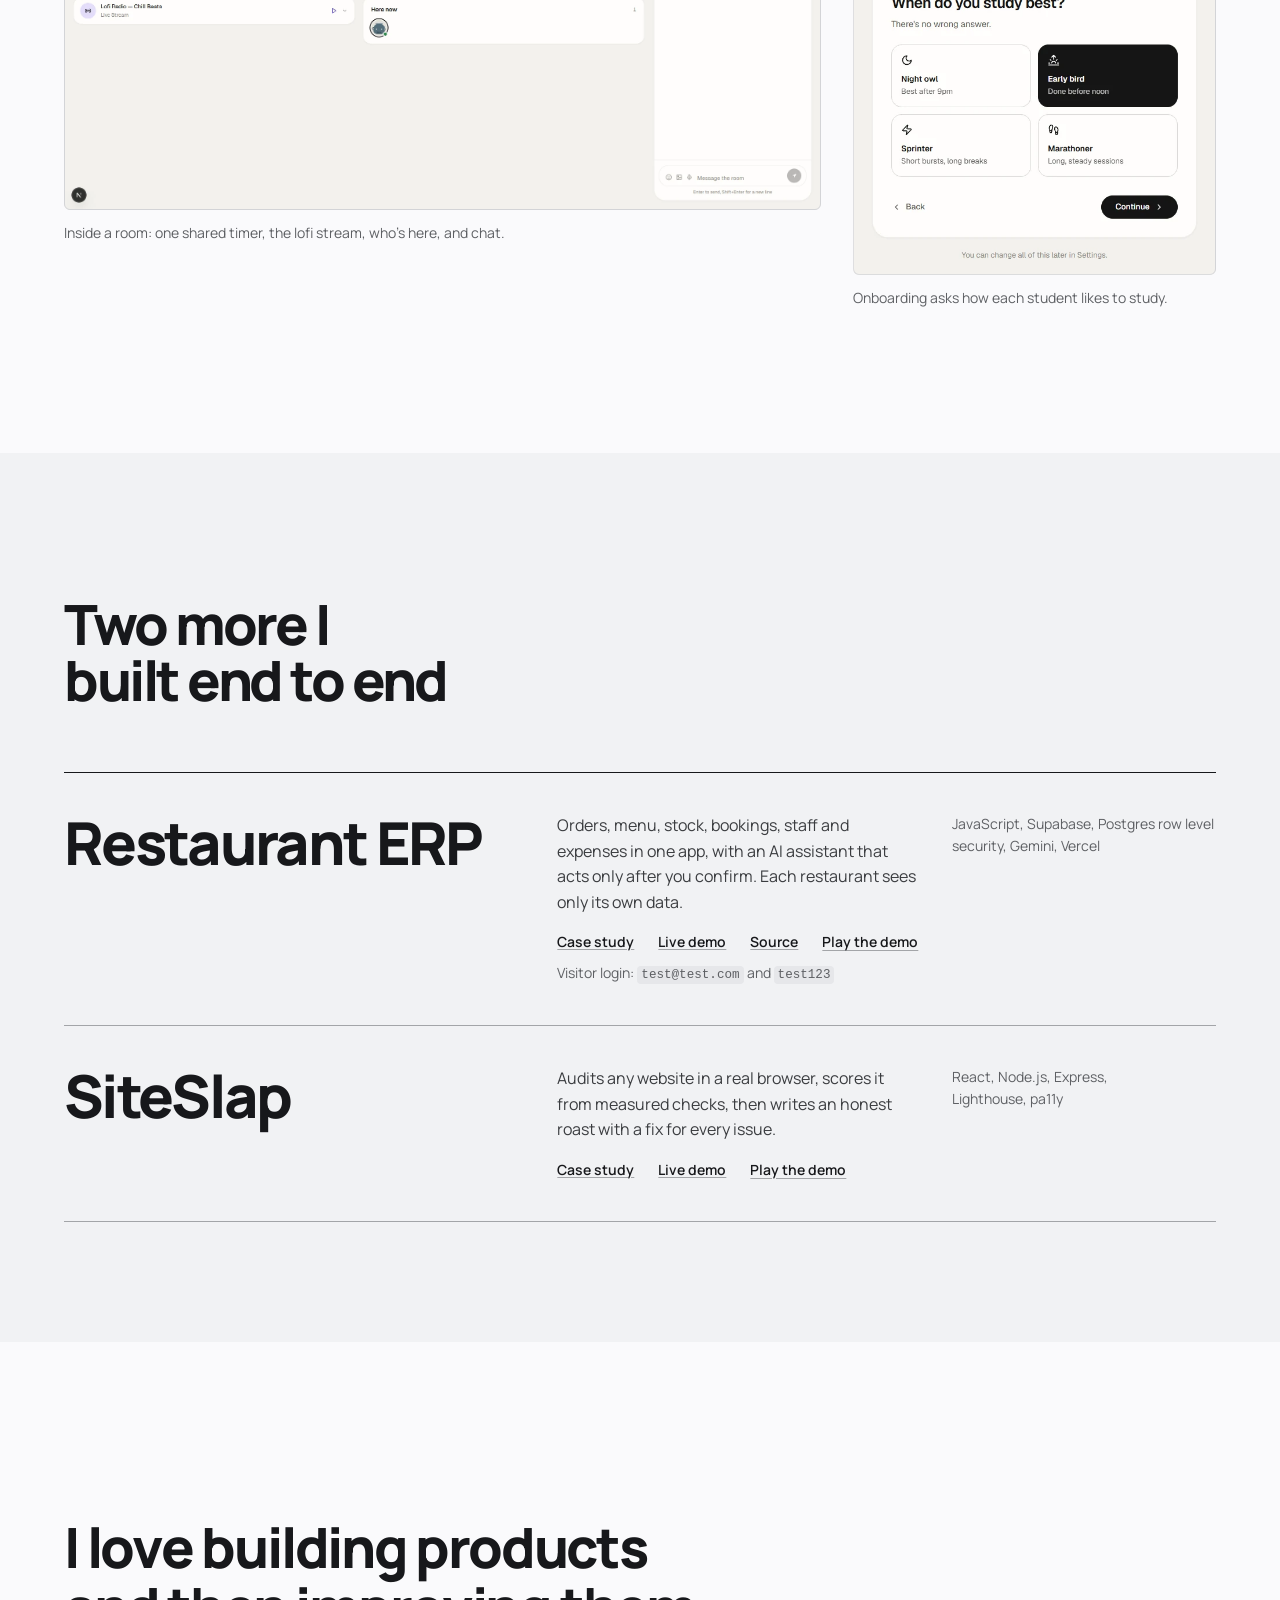
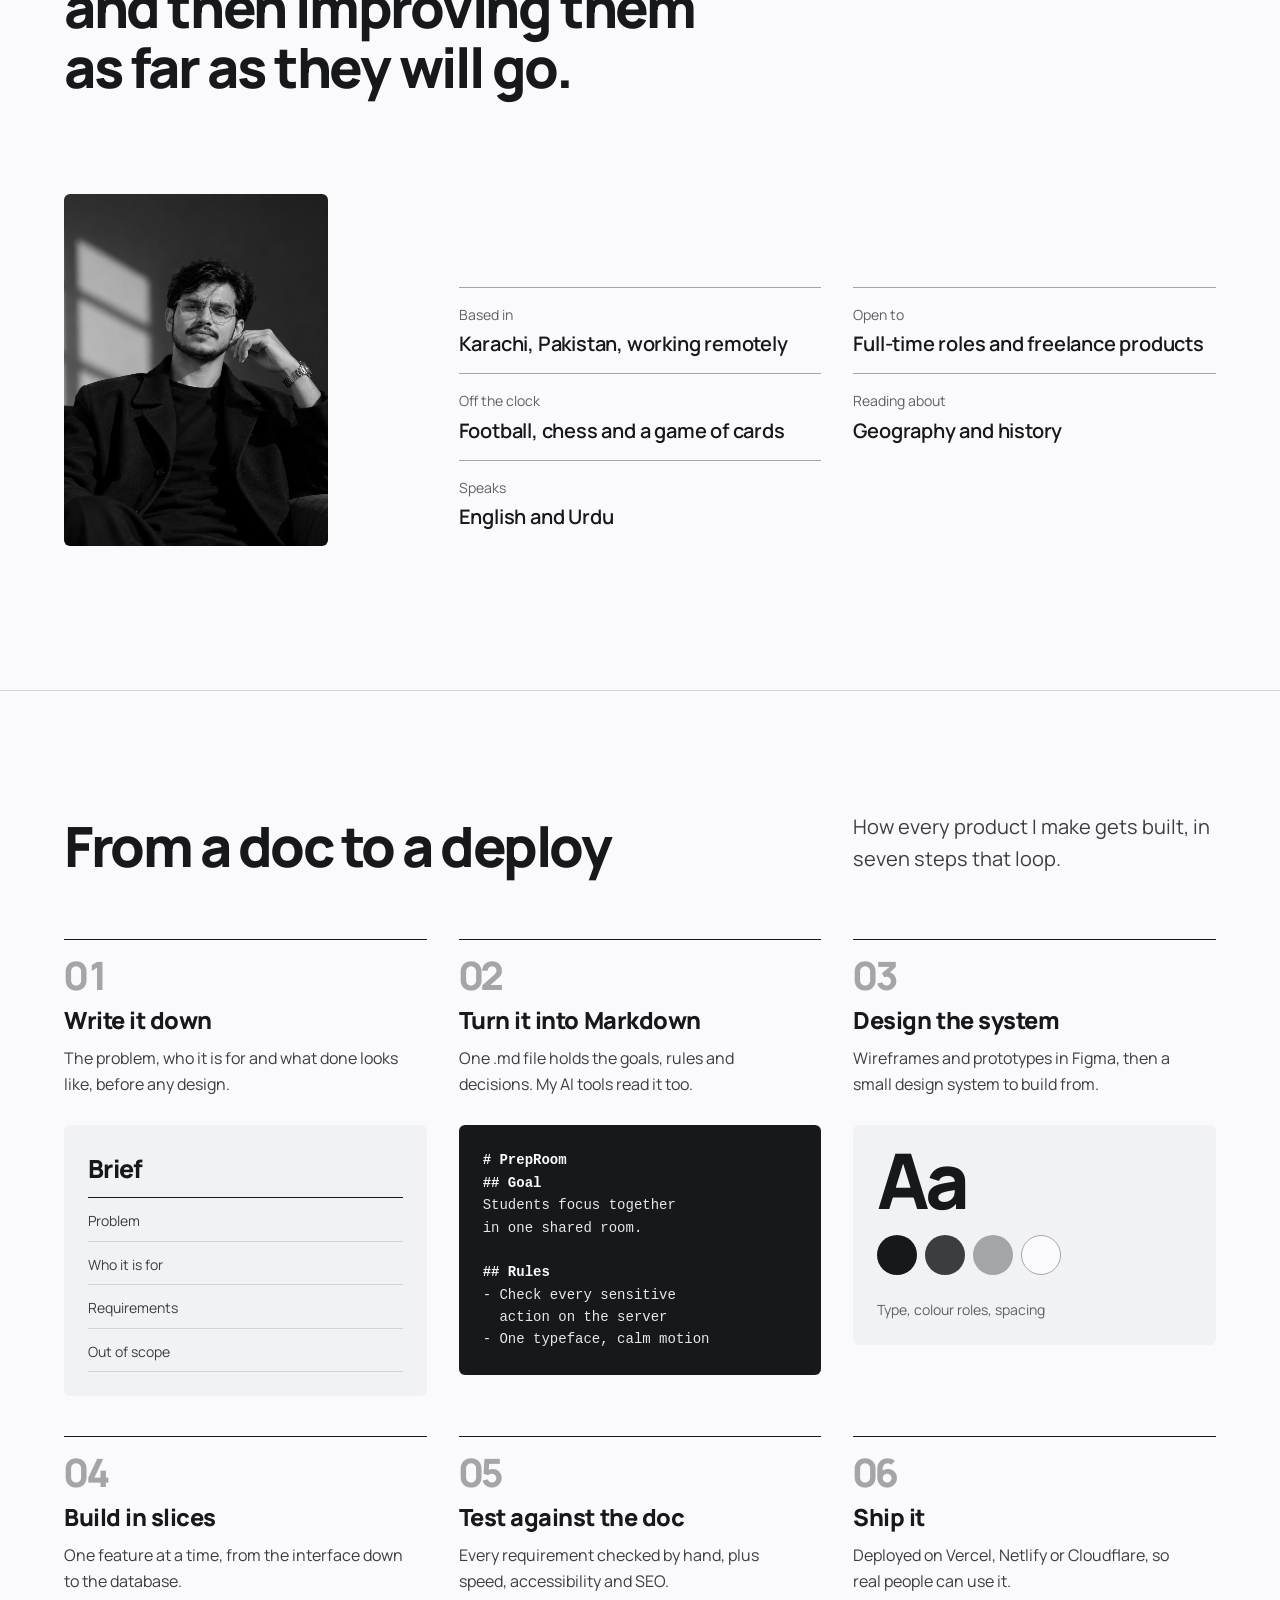
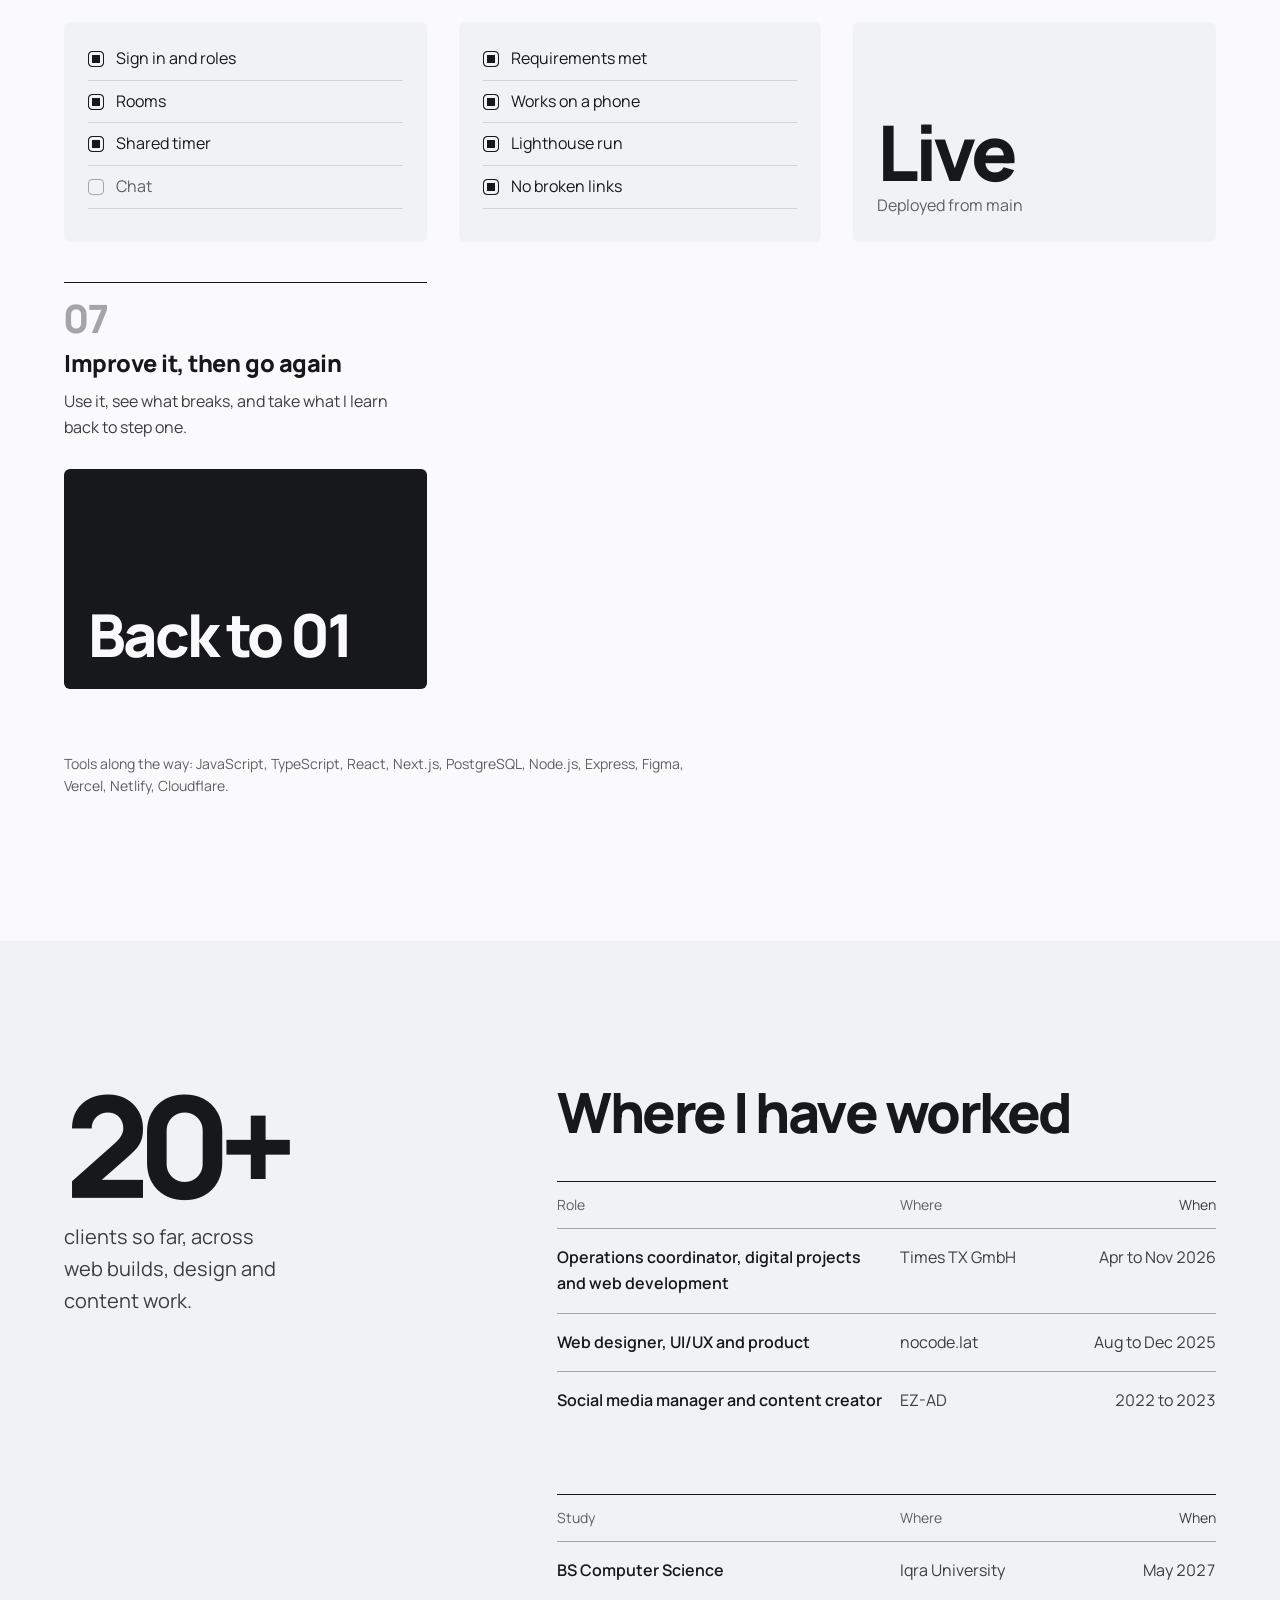
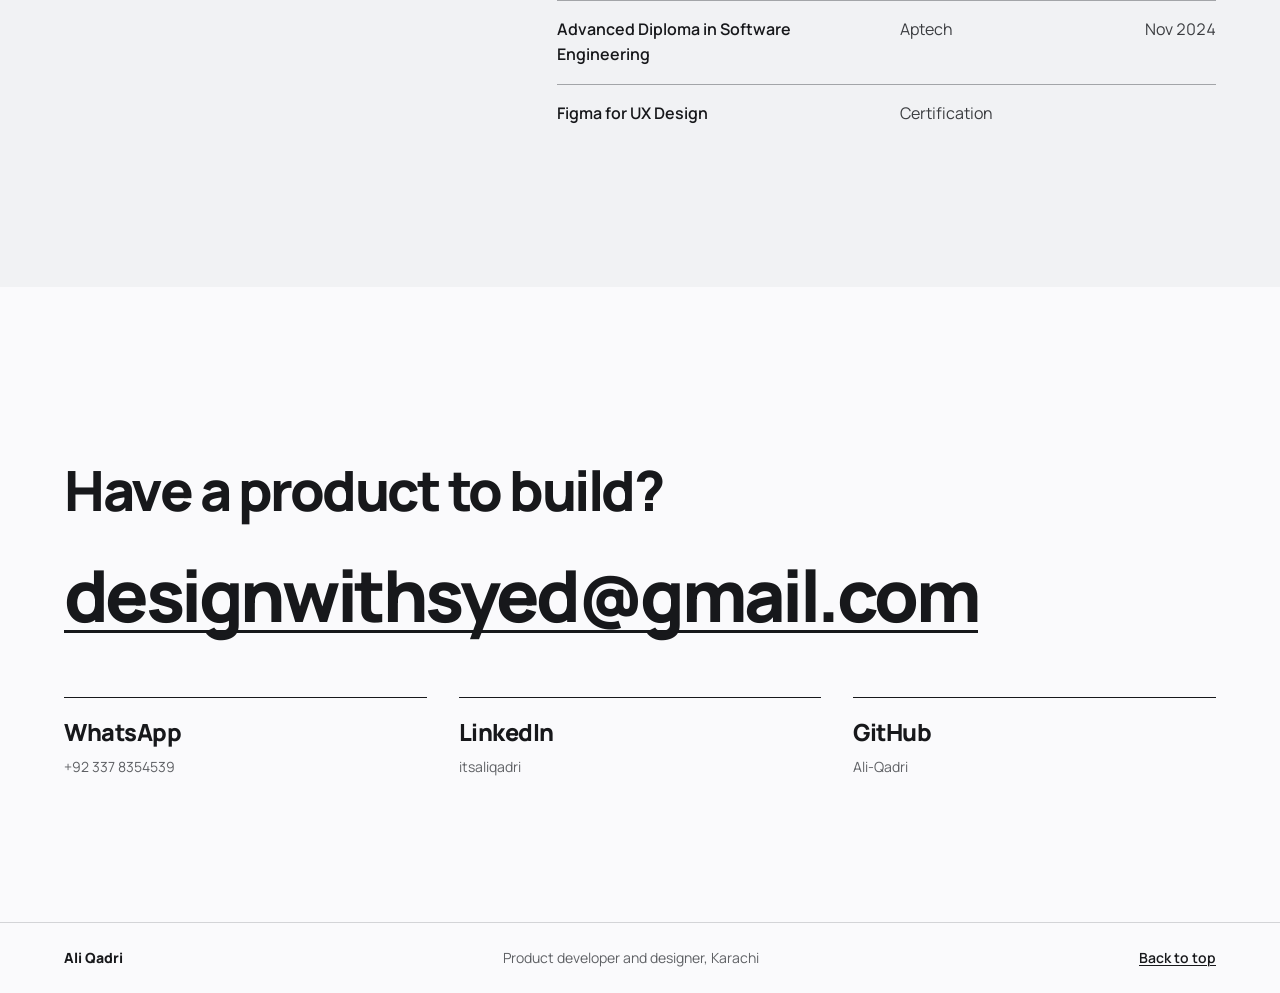
==== commit 9bb15e31: "Updated the case study" ====
--- a/index.html
+++ b/index.html
@@ -49,7 +49,7 @@
         </div>
         <figure class="hero__media" data-hero-media data-cursor="Watch">
           <div class="frame">
-            <video class="frame__video" muted loop playsinline preload="none" poster="Projects/PrepRoom/room.webp" width="1900" height="990" data-lazy-video aria-label="PrepRoom demo: a study room with its shared focus timer, chat, goals and voice">
+            <video class="frame__video" muted loop playsinline preload="none" poster="Projects/PrepRoom/room.webp" width="1920" height="991" data-lazy-video aria-label="PrepRoom demo: a study room with its shared focus timer, chat, goals and voice">
               <source data-src="Projects/PrepRoom/PrepRoom.mp4" type="video/mp4">
             </video>
           </div>
@@ -77,11 +77,11 @@
 
         <div class="feature__shots">
           <figure class="shot shot--wide" data-reveal-img>
-            <img loading="lazy" src="Projects/PrepRoom/progress.webp" width="1919" height="984" alt="PrepRoom progress page with total focus time, a 30-day focus chart and a weekly pattern chart">
-            <figcaption>Progress: thirty days of focus and the shape of a study week.</figcaption>
+            <img loading="lazy" src="Projects/PrepRoom/room-chat.webp" width="1920" height="991" alt="A PrepRoom study room with a paused shared timer, the lofi player, who is here now, and the room chat">
+            <figcaption>Inside a room: one shared timer, the lofi stream, who’s here, and chat.</figcaption>
           </figure>
           <figure class="shot shot--tall" data-reveal-img>
-            <img loading="lazy" src="Projects/PrepRoom/onboarding.webp" width="677" height="756" alt="PrepRoom onboarding step asking about study style: Night Owl, Early Bird, Sprint Runner or Marathon Pacer">
+            <img loading="lazy" src="Projects/PrepRoom/onboarding-card.webp" width="626" height="620" alt="PrepRoom onboarding step asking When do you study best: Night owl, Early bird, Sprinter or Marathoner">
             <figcaption>Onboarding asks how each student likes to study.</figcaption>
           </figure>
         </div>
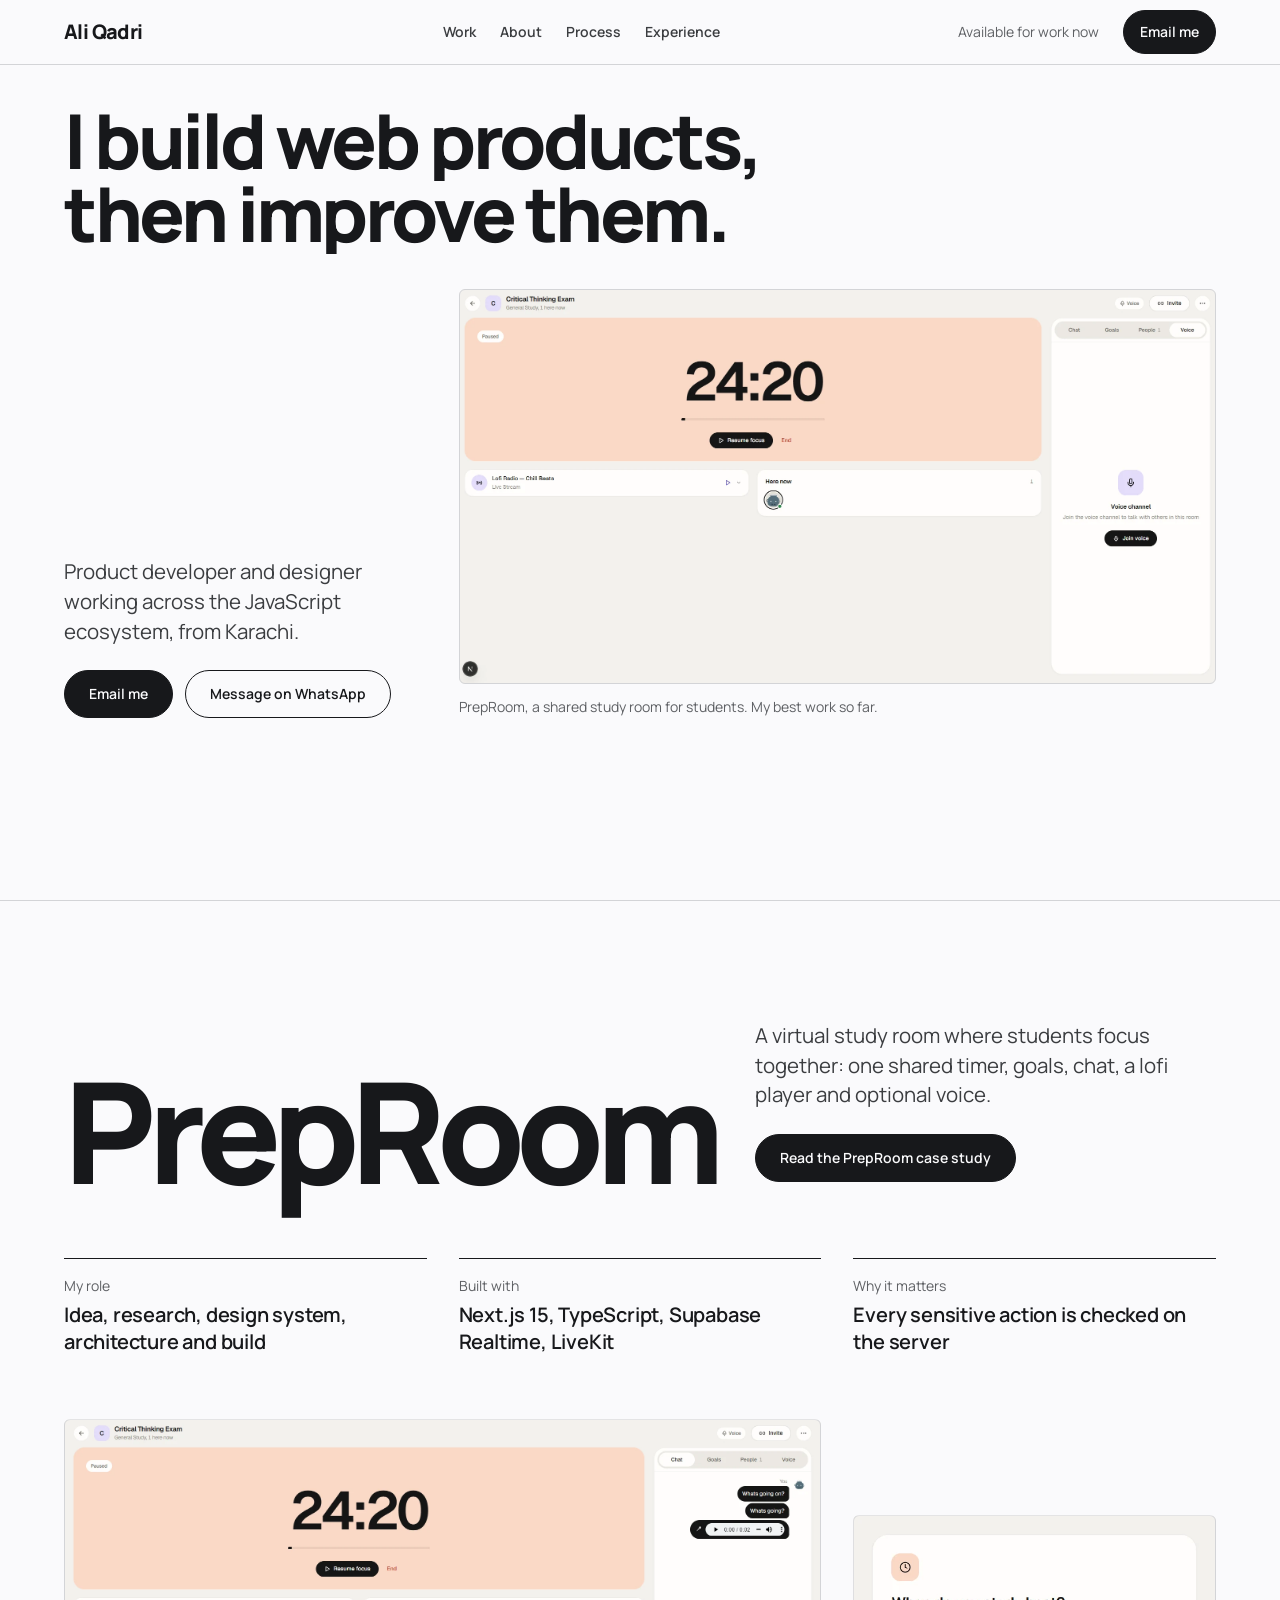
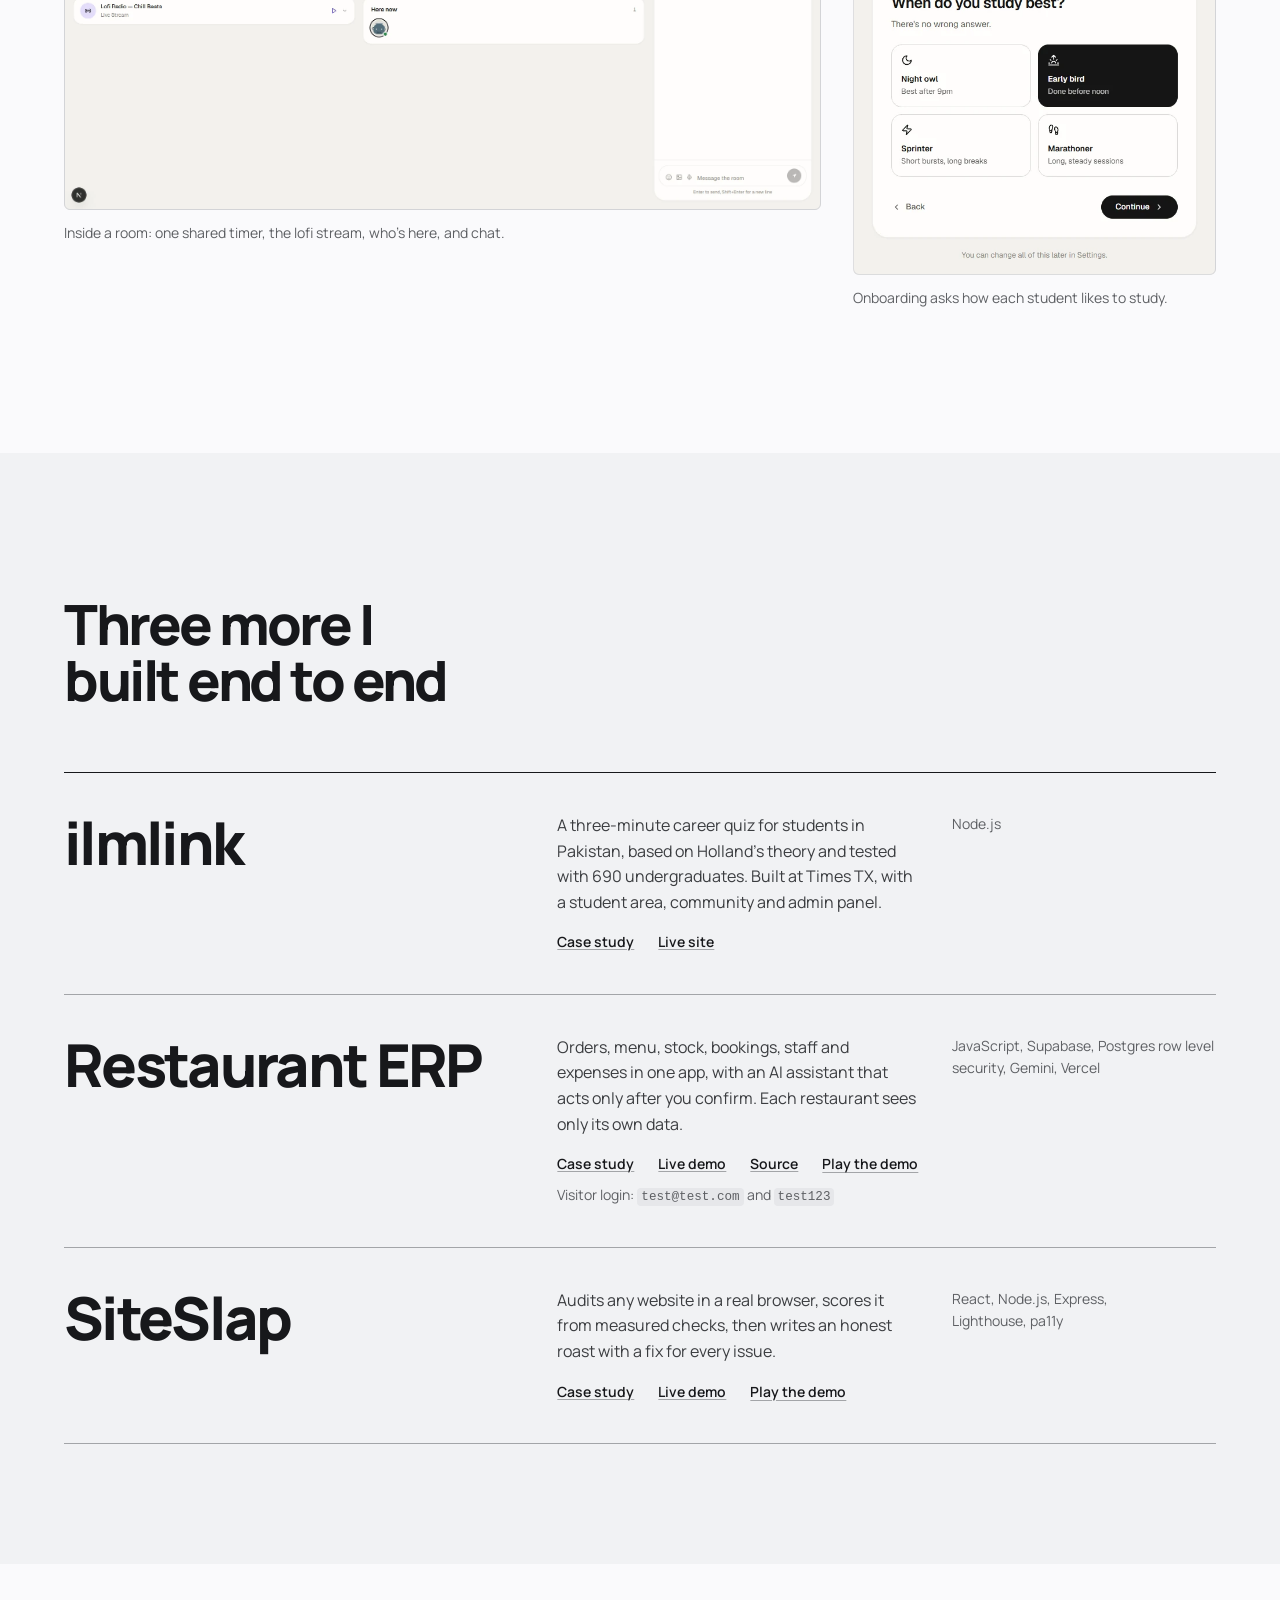
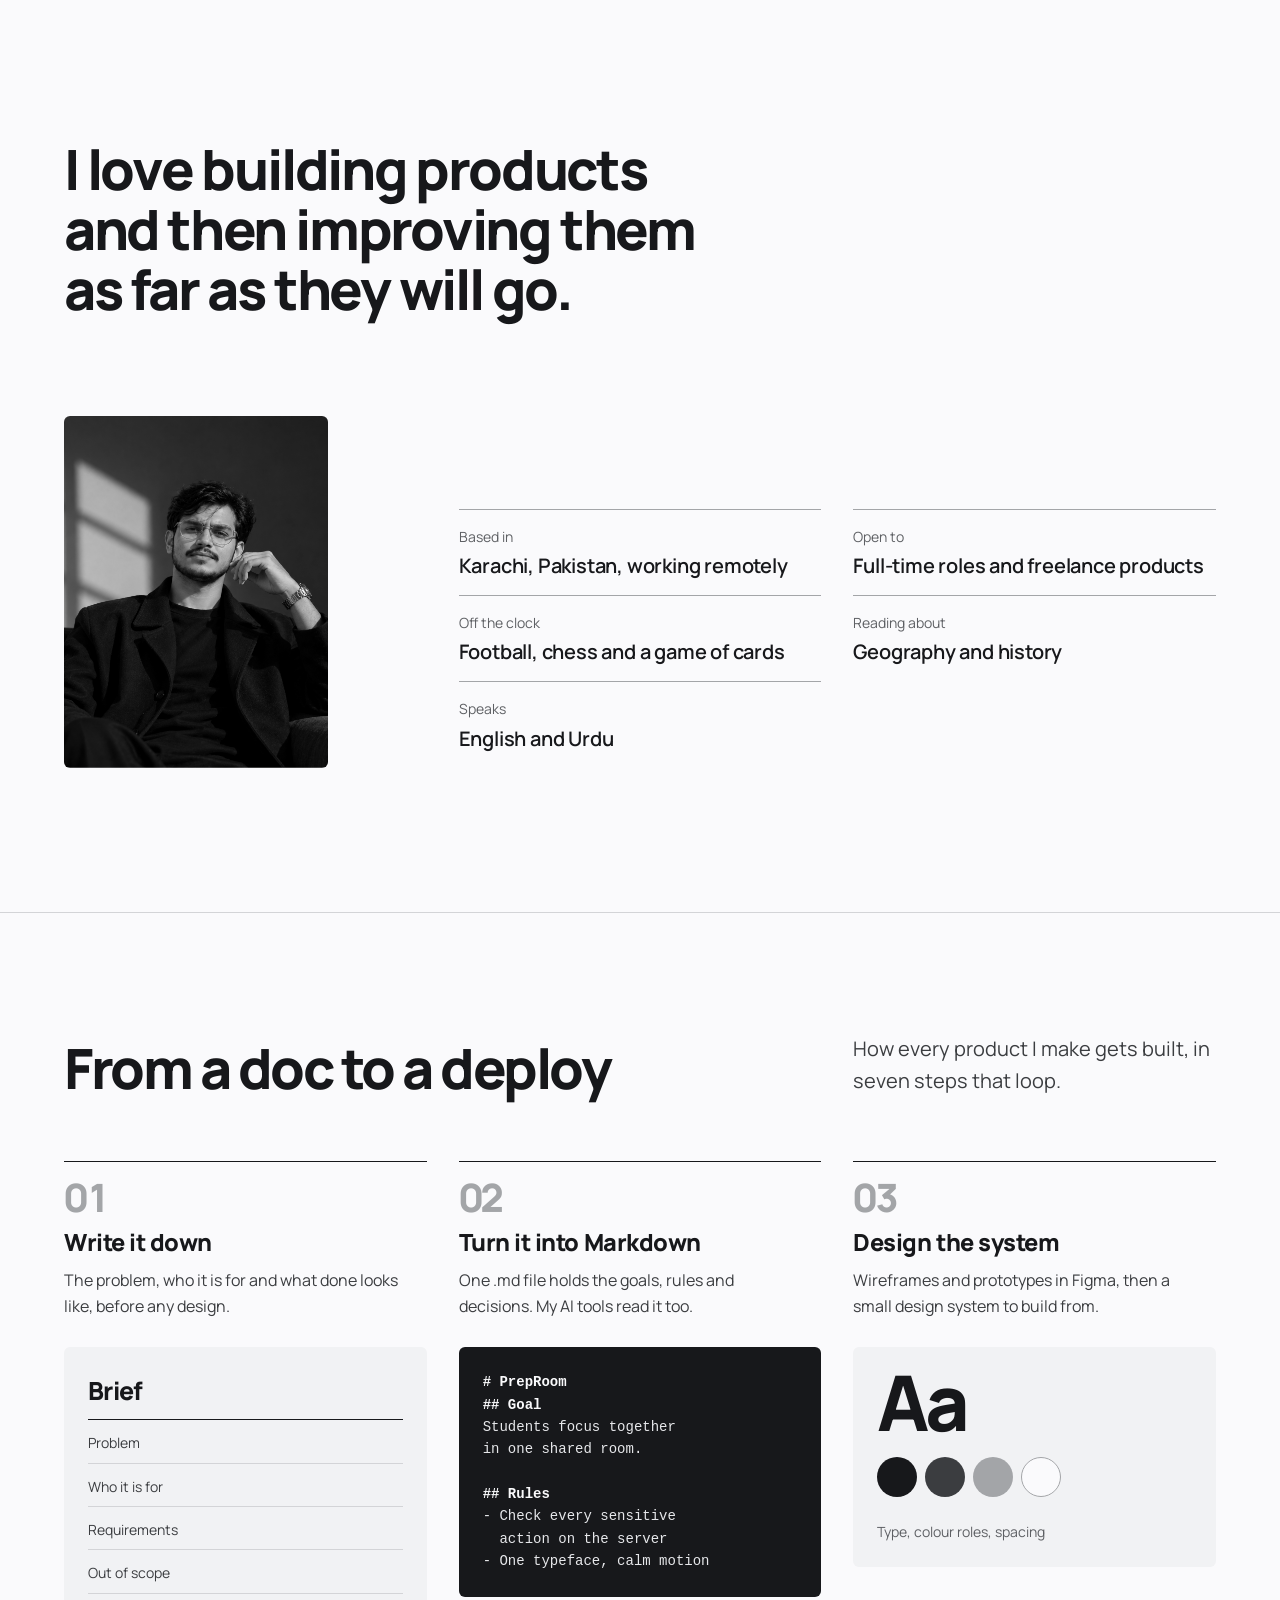
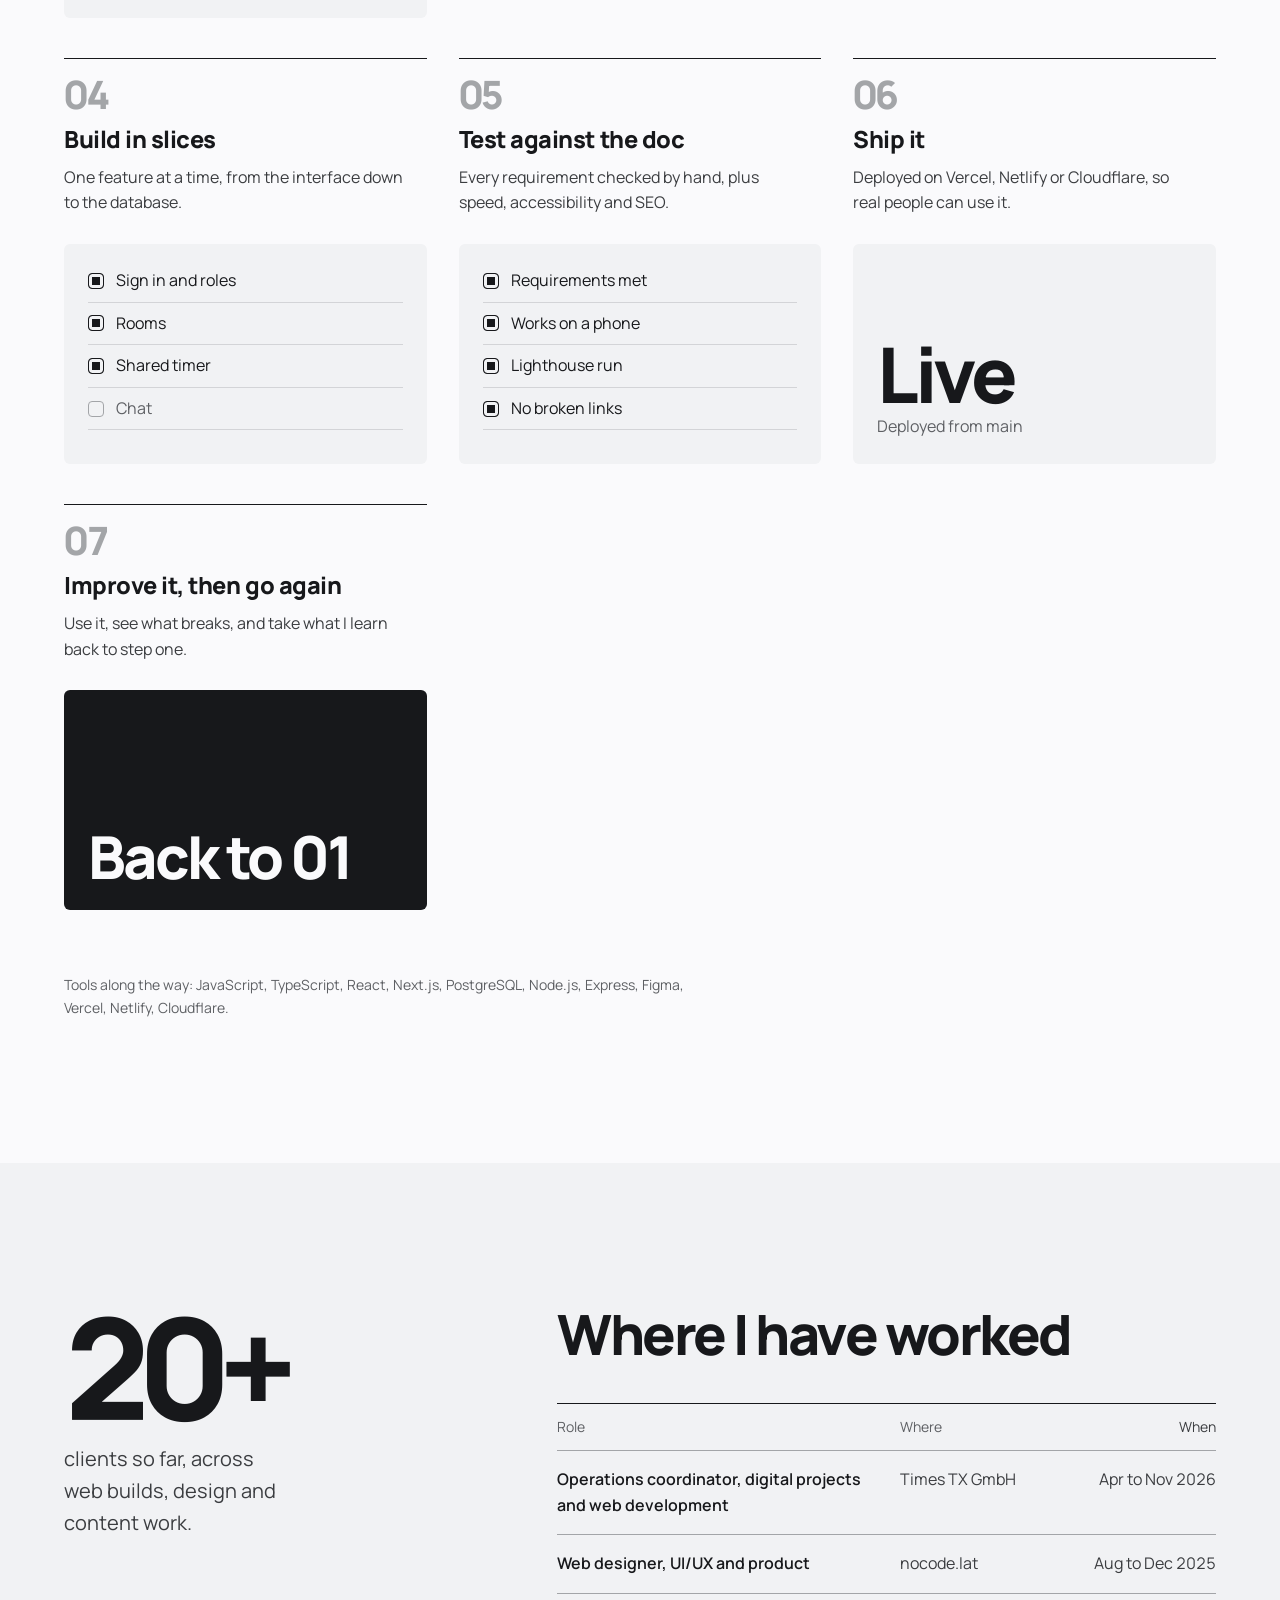
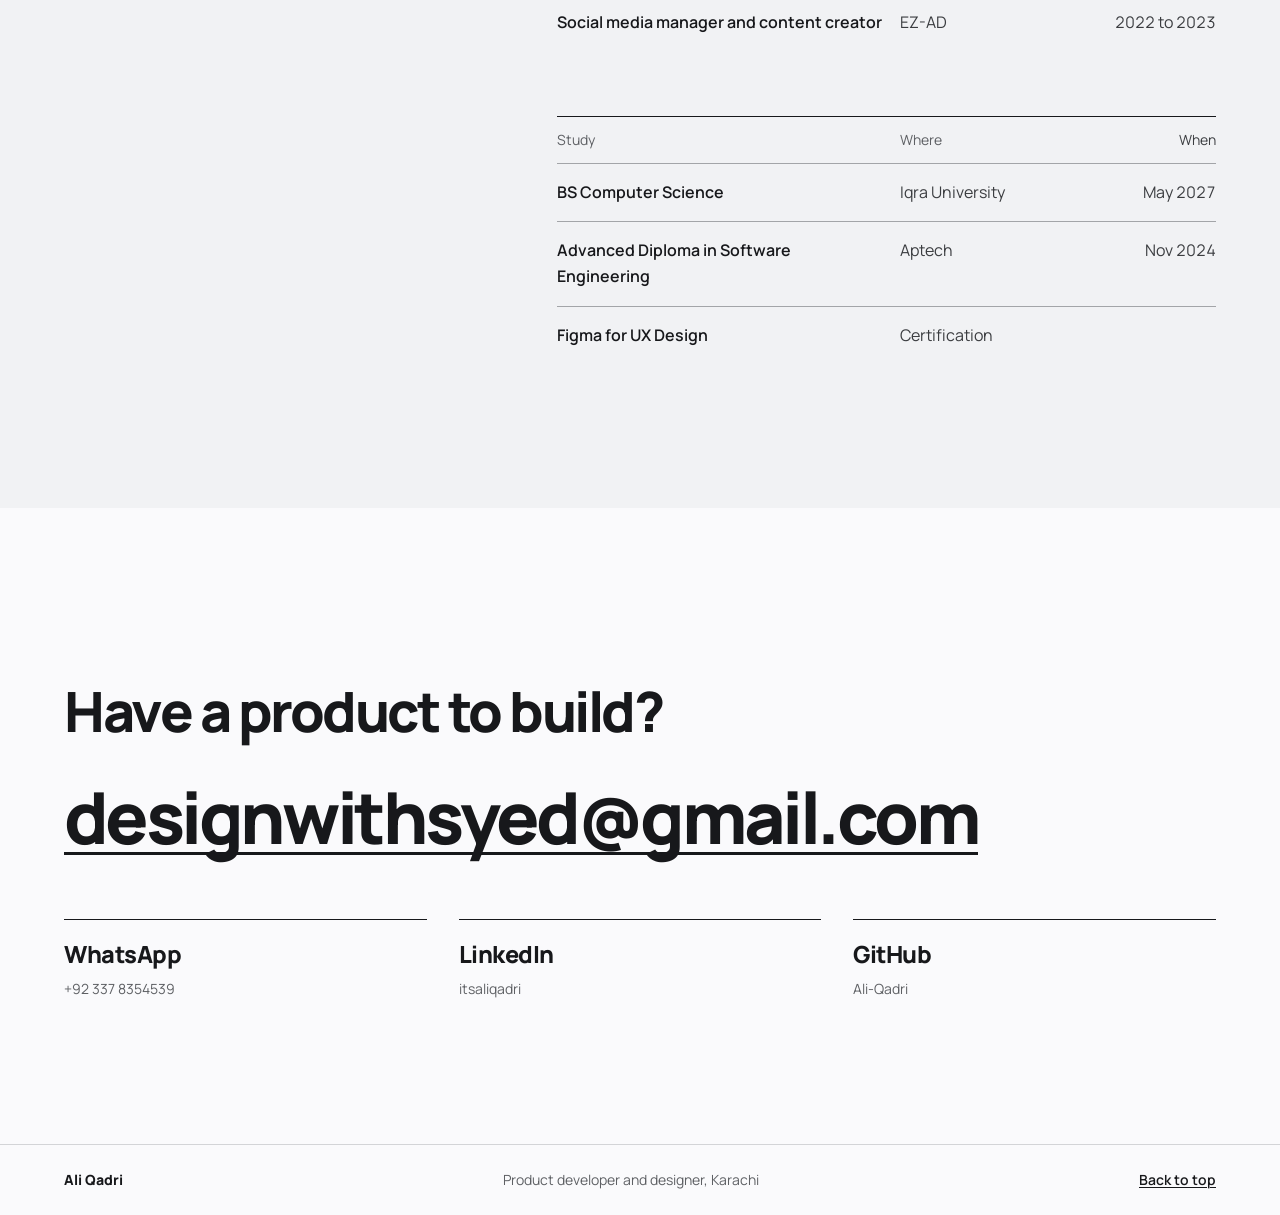
==== commit ae6e238a: "Added new case study" ====
--- a/index.html
+++ b/index.html
@@ -6,7 +6,7 @@
   <meta name="description" content="Ali Qadri is a product developer and designer in the JavaScript ecosystem who builds web products from interface to database to deployment. Portfolio and case studies.">
   <meta property="og:type" content="website">
   <meta property="og:title" content="Ali Qadri, Product Developer and Designer">
-  <meta property="og:description" content="I build web products, then improve them. See the PrepRoom, Restaurant ERP and SiteSlap case studies.">
+  <meta property="og:description" content="I build web products, then improve them. See the PrepRoom, ilmlink, Restaurant ERP and SiteSlap case studies.">
   <meta property="og:image" content="Projects/PrepRoom/room.webp">
   <meta name="theme-color" content="#F8F9FA">
   <link rel="icon" href="data:image/svg+xml,%3Csvg xmlns='http://www.w3.org/2000/svg' viewBox='0 0 64 64'%3E%3Crect width='64' height='64' rx='14' fill='%23F8F9FA'/%3E%3Ctext x='32' y='43' font-family='Arial,sans-serif' font-size='30' font-weight='800' text-anchor='middle' fill='%232A2C30'%3EAQ%3C/text%3E%3C/svg%3E">
@@ -91,8 +91,20 @@
     <!-- More work: an index with a preview that follows the pointer -->
     <section class="index" aria-labelledby="index-title">
       <div class="container">
-        <h2 class="section-head" id="index-title" data-reveal>Two more I built end to end</h2>
+        <h2 class="section-head" id="index-title" data-reveal>Three more I built end to end</h2>
         <ol class="index__list" data-index>
+          <li class="index__row" data-preview="Projects/ilmlink/home.webp" data-reveal>
+            <div class="index__name">
+              <h3><a href="Projects/ilmlink/case-study.html" data-cursor="Read">ilmlink</a></h3>
+              <img class="index__thumb" loading="lazy" src="Projects/ilmlink/home.webp" width="1906" height="816" alt="ilmlink home page with the headline Tired of everyone telling you what to be?">
+            </div>
+            <p class="index__what">A three-minute career quiz for students in Pakistan, based on Holland’s theory and tested with 690 undergraduates. Built at Times TX, with a student area, community and admin panel.</p>
+            <p class="index__stack">Node.js</p>
+            <div class="index__links">
+              <a href="Projects/ilmlink/case-study.html">Case study</a>
+              <a href="https://ilmlink.com/" target="_blank" rel="noopener noreferrer">Live site</a>
+            </div>
+          </li>
           <li class="index__row" data-preview="Projects/Restaurant%20ERP/overview.webp" data-reveal>
             <div class="index__name">
               <h3><a href="Projects/Restaurant%20ERP/case-study.html" data-cursor="Read">Restaurant ERP</a></h3>
